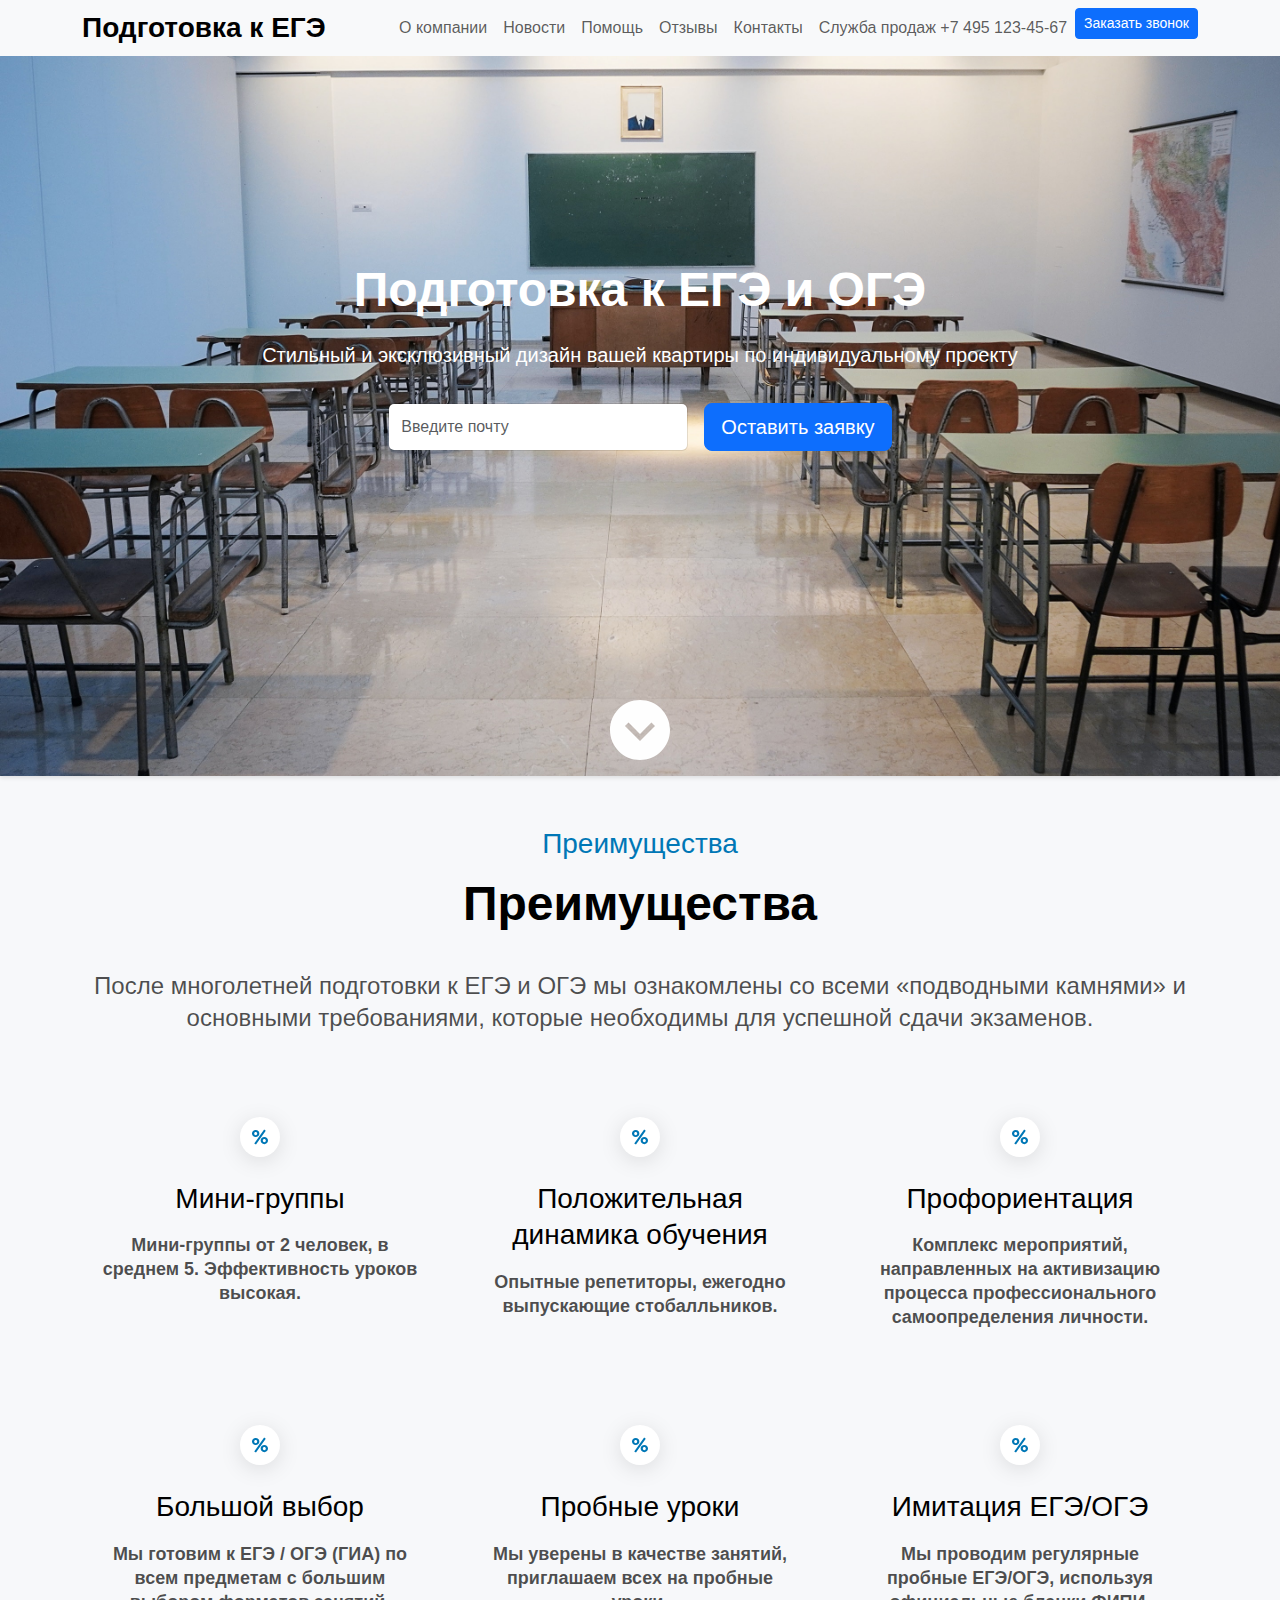
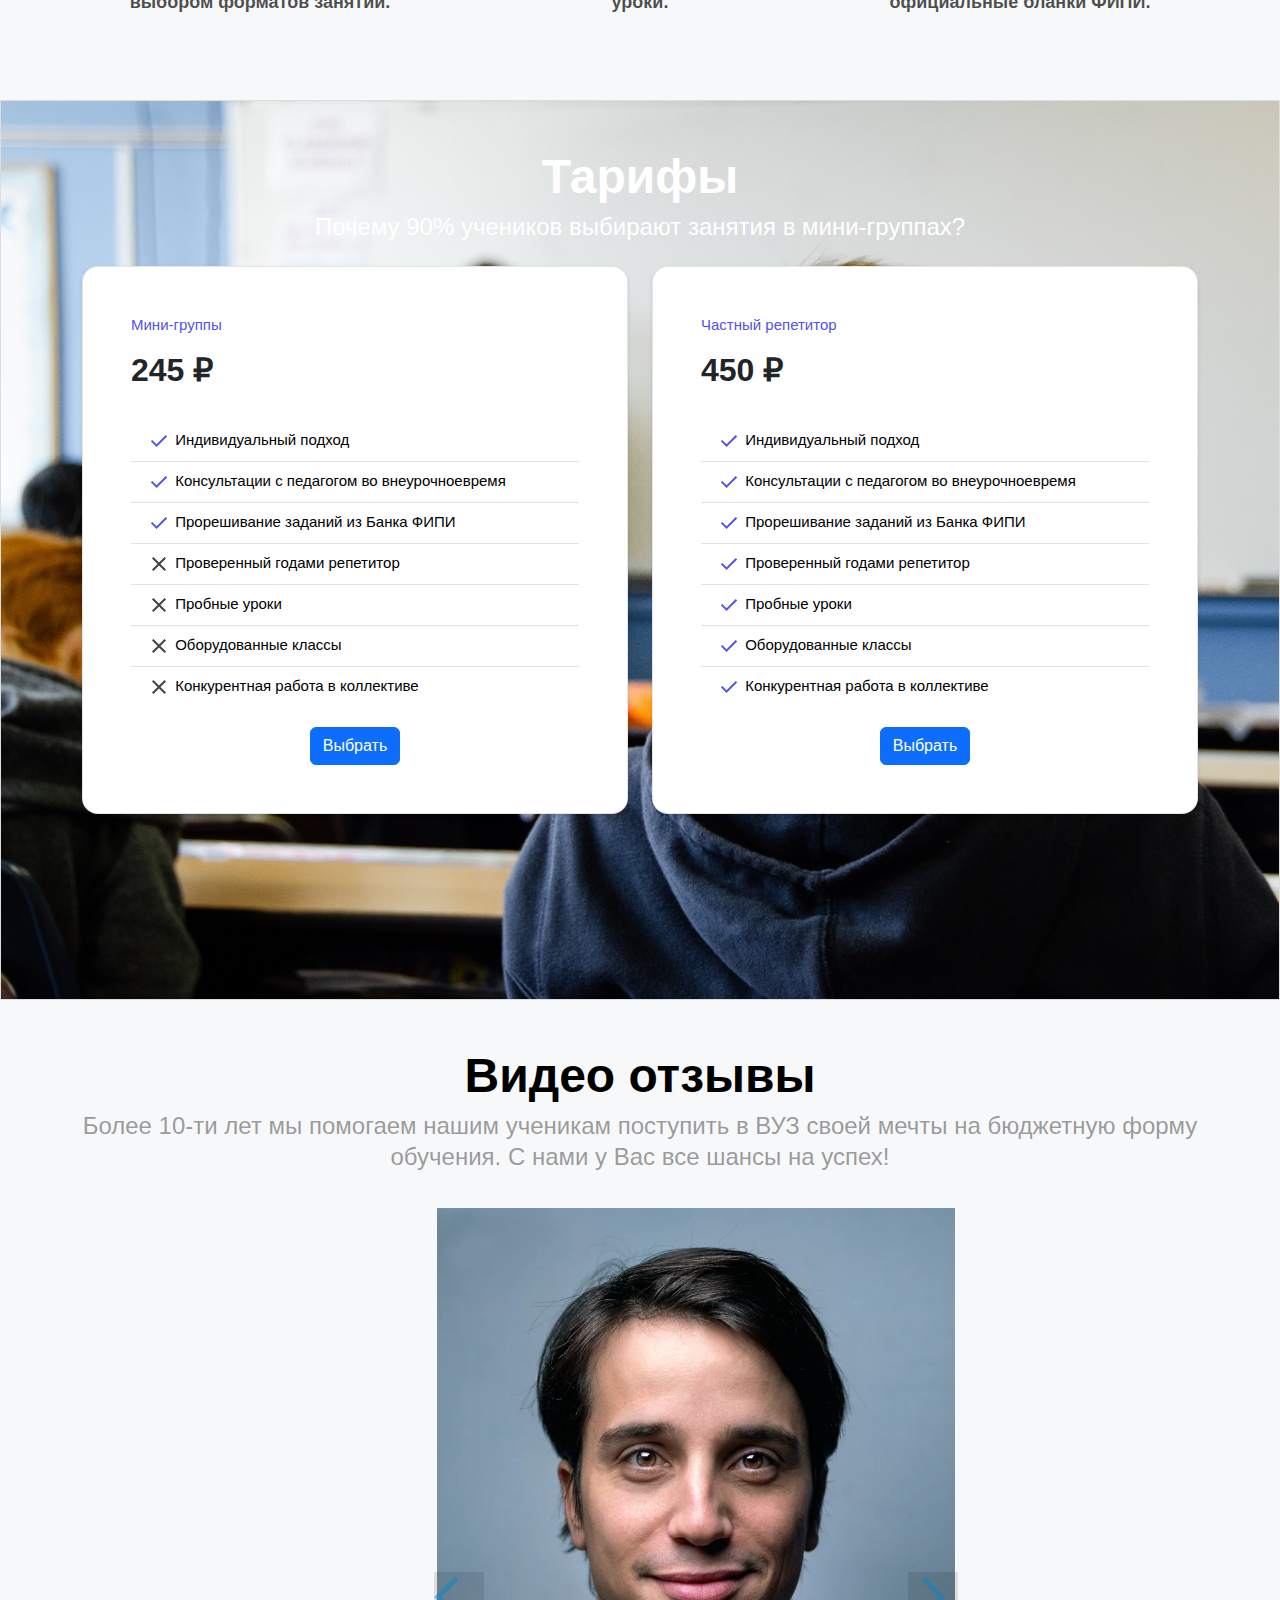
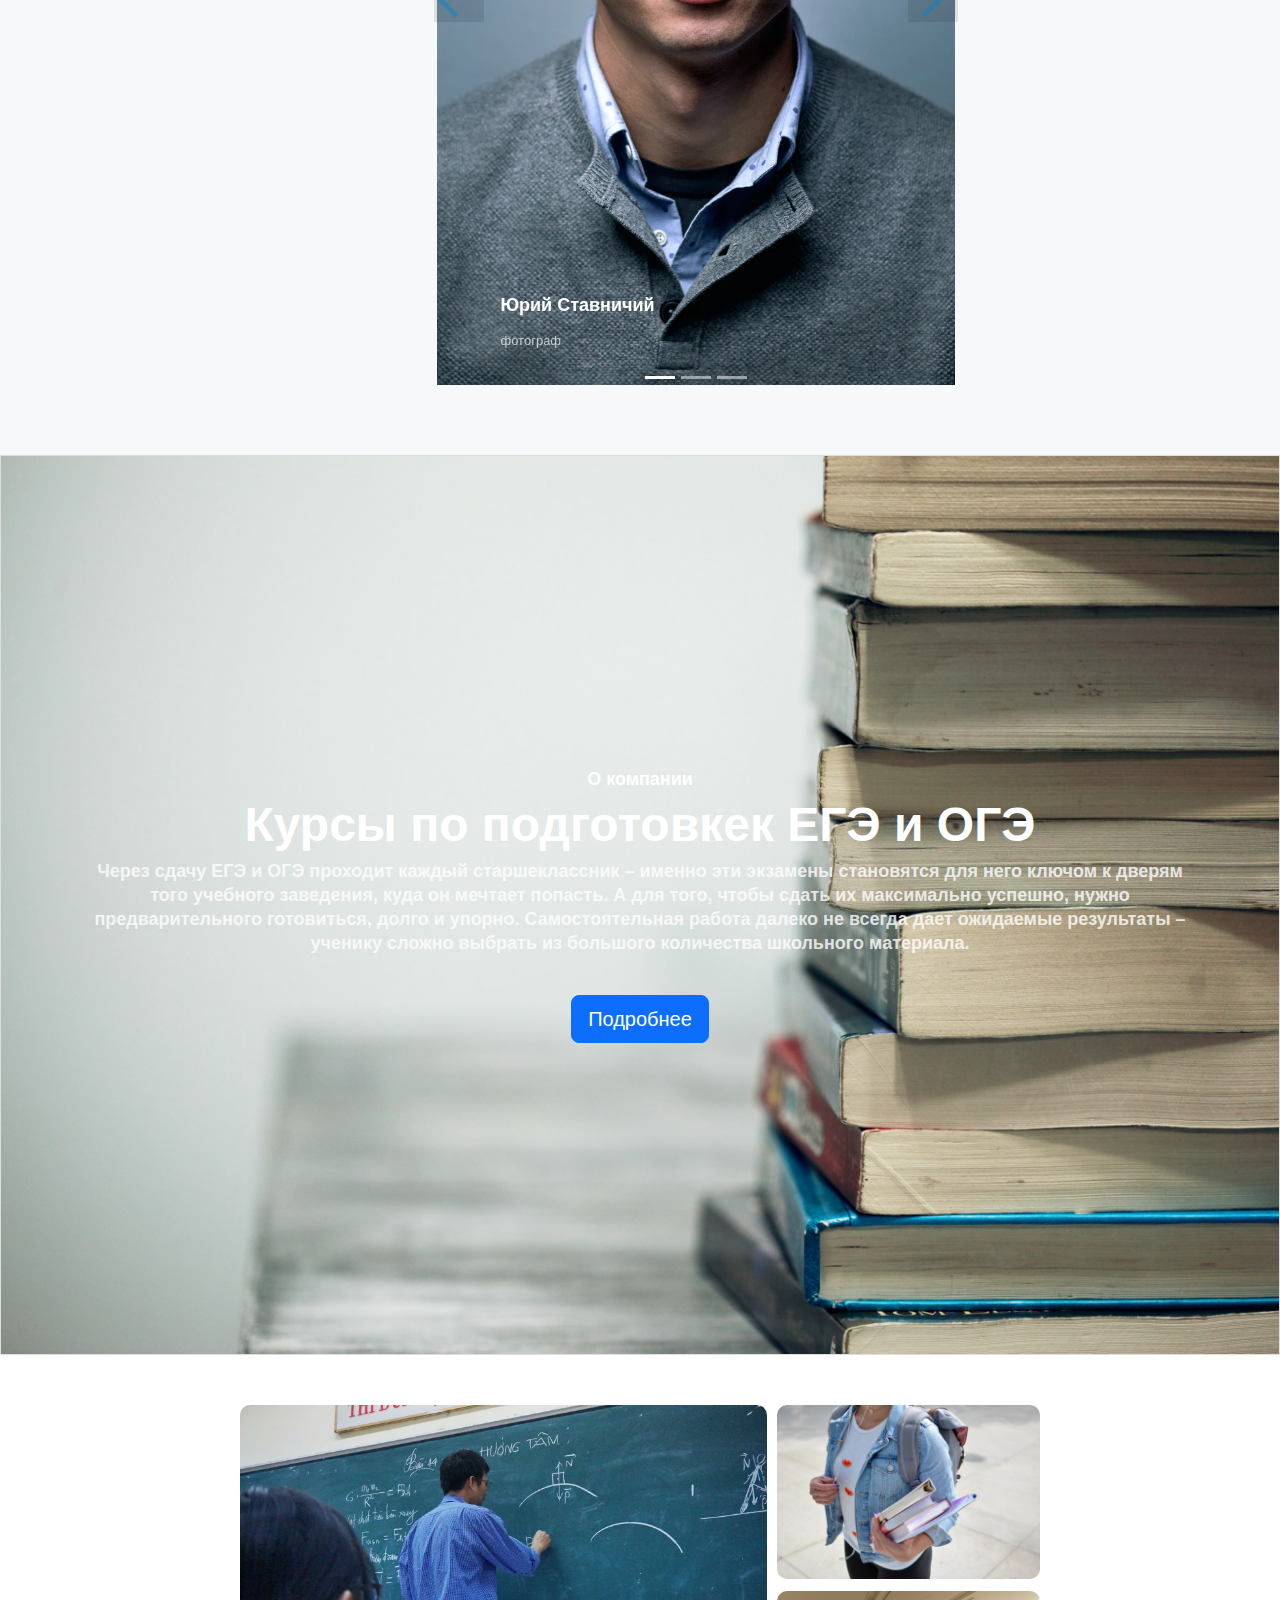
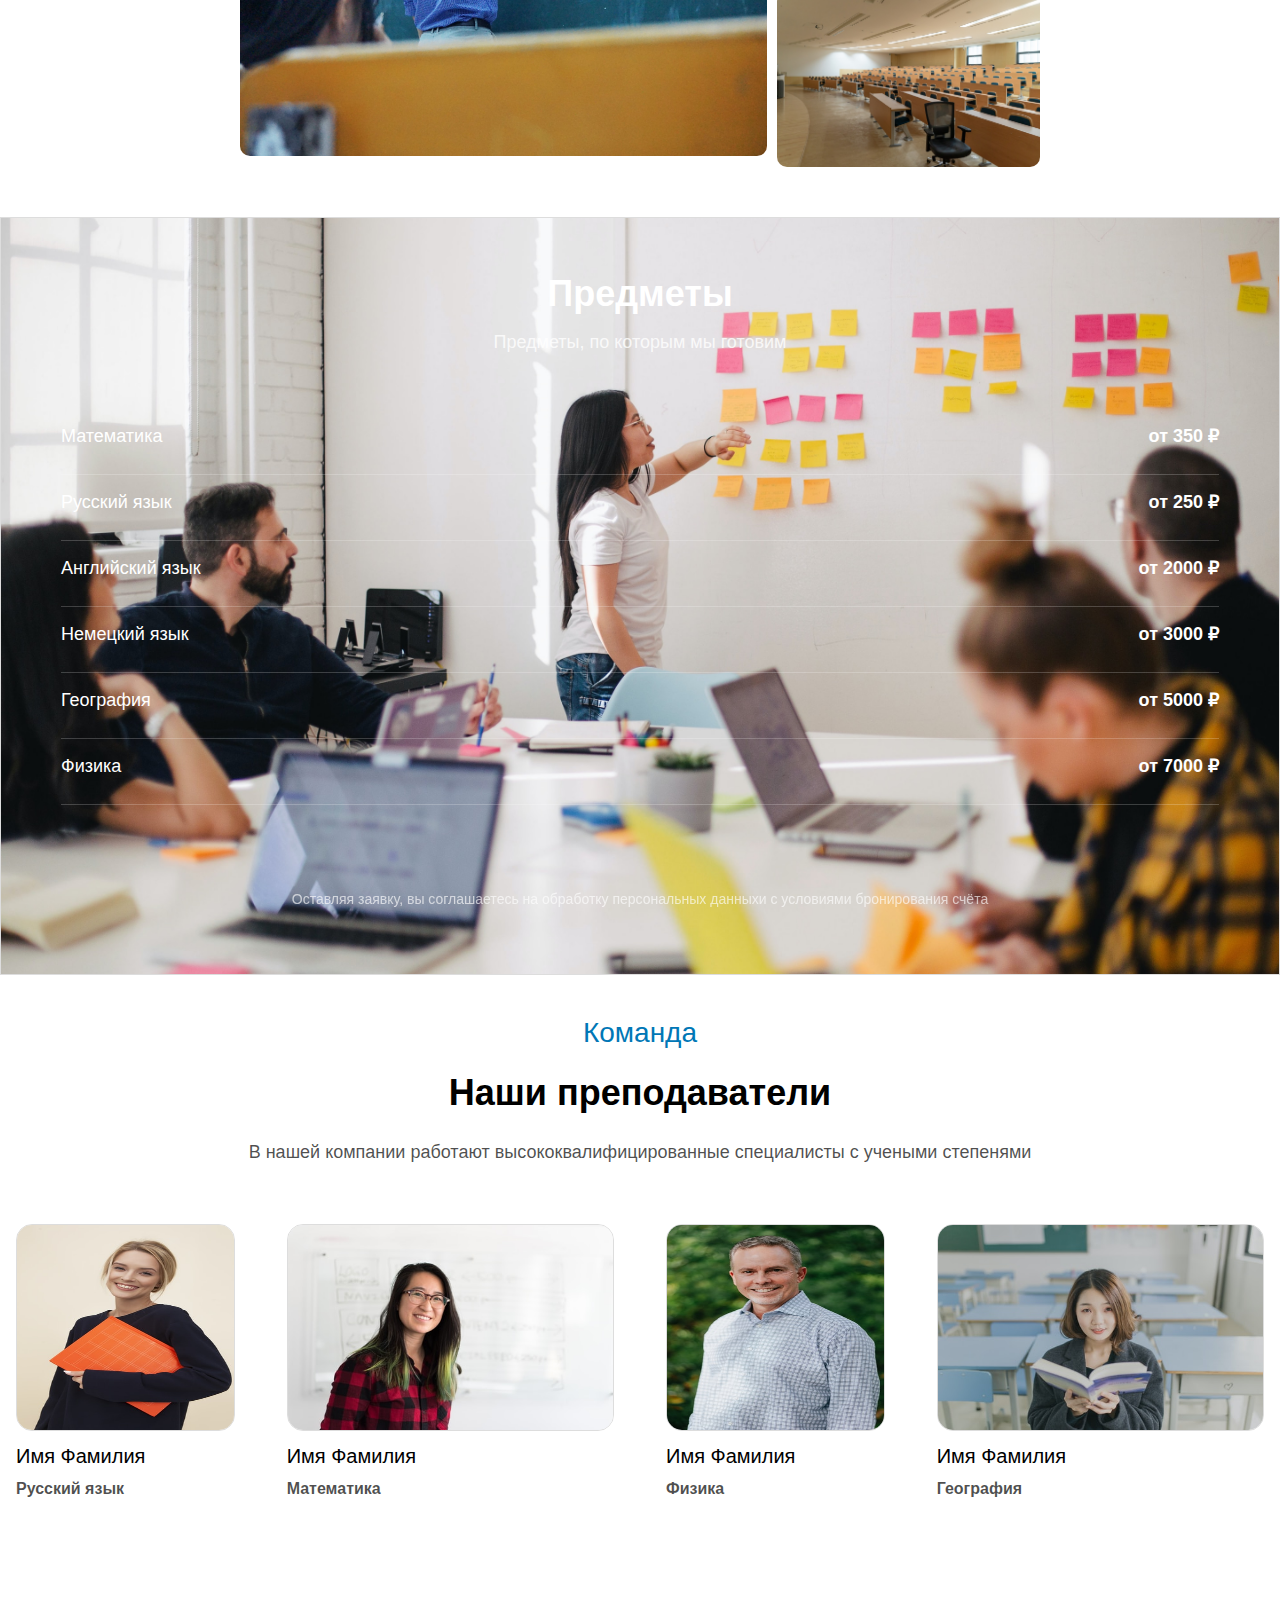
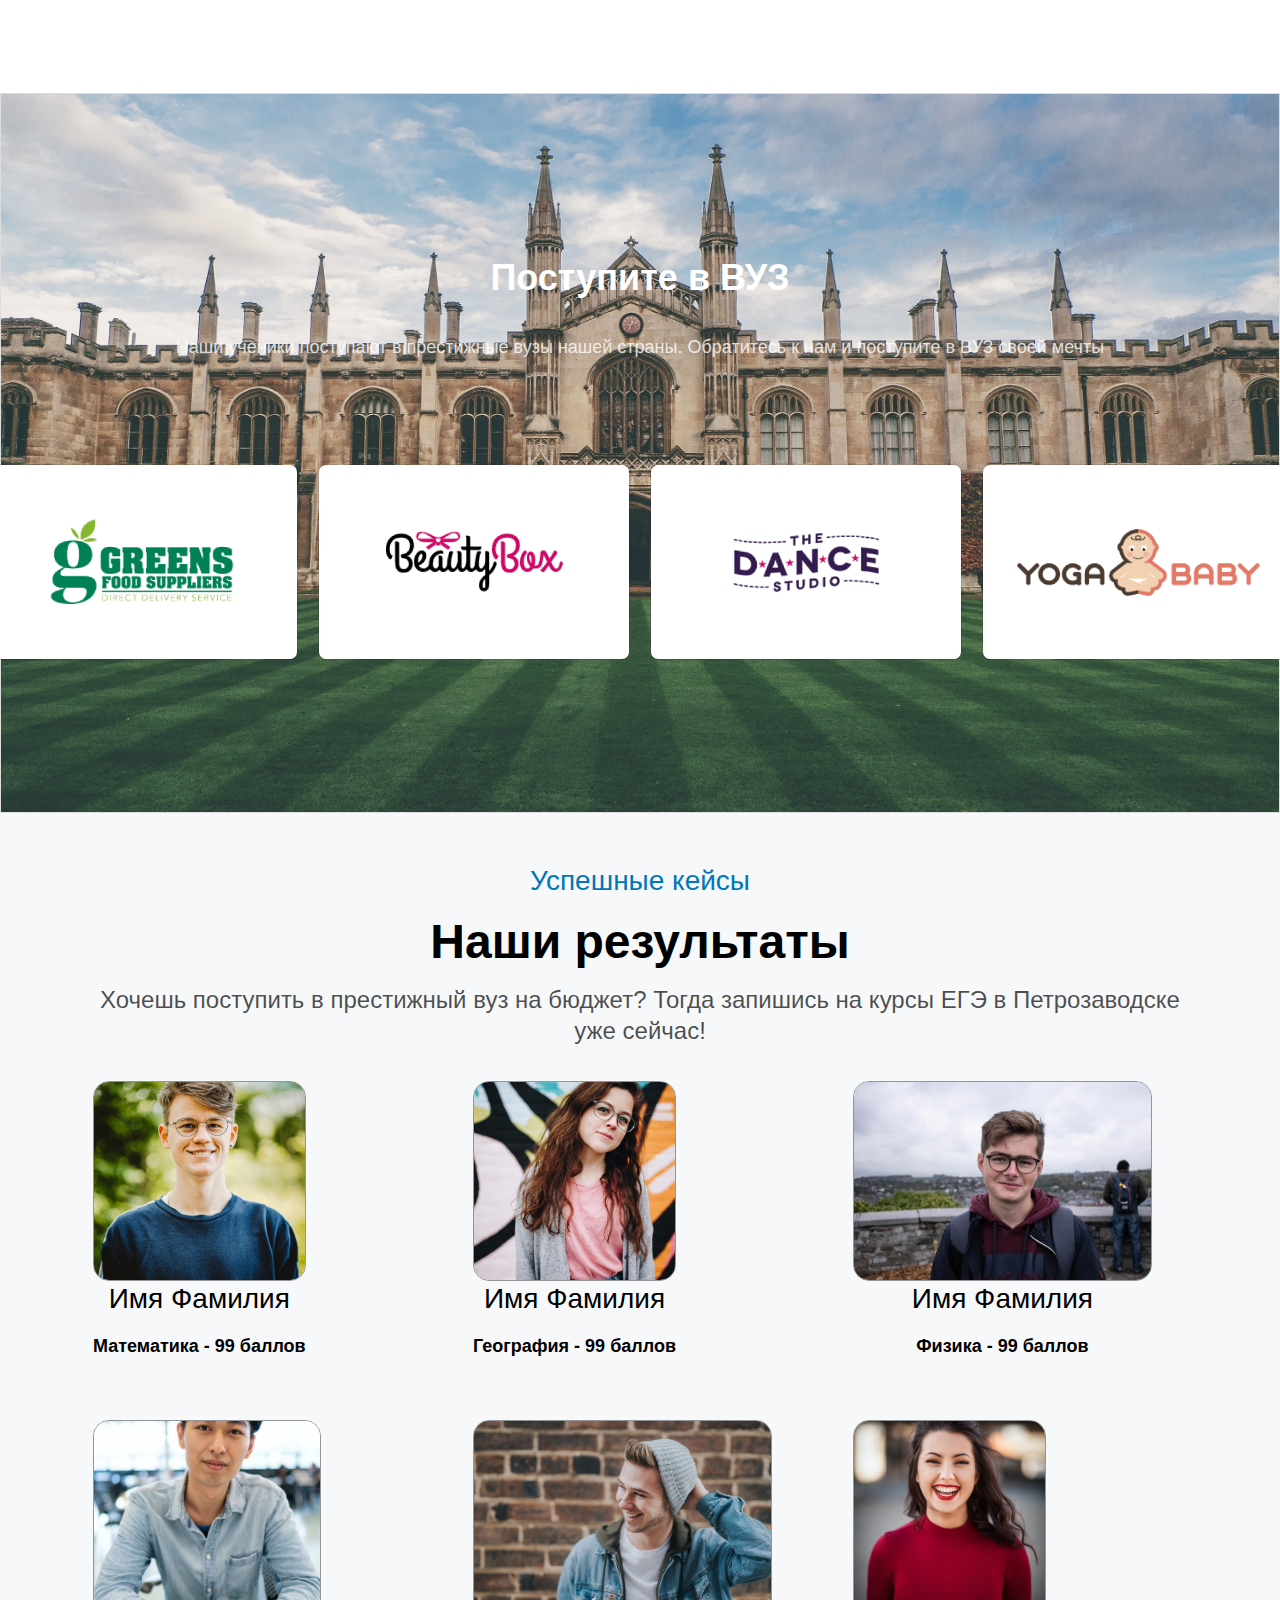
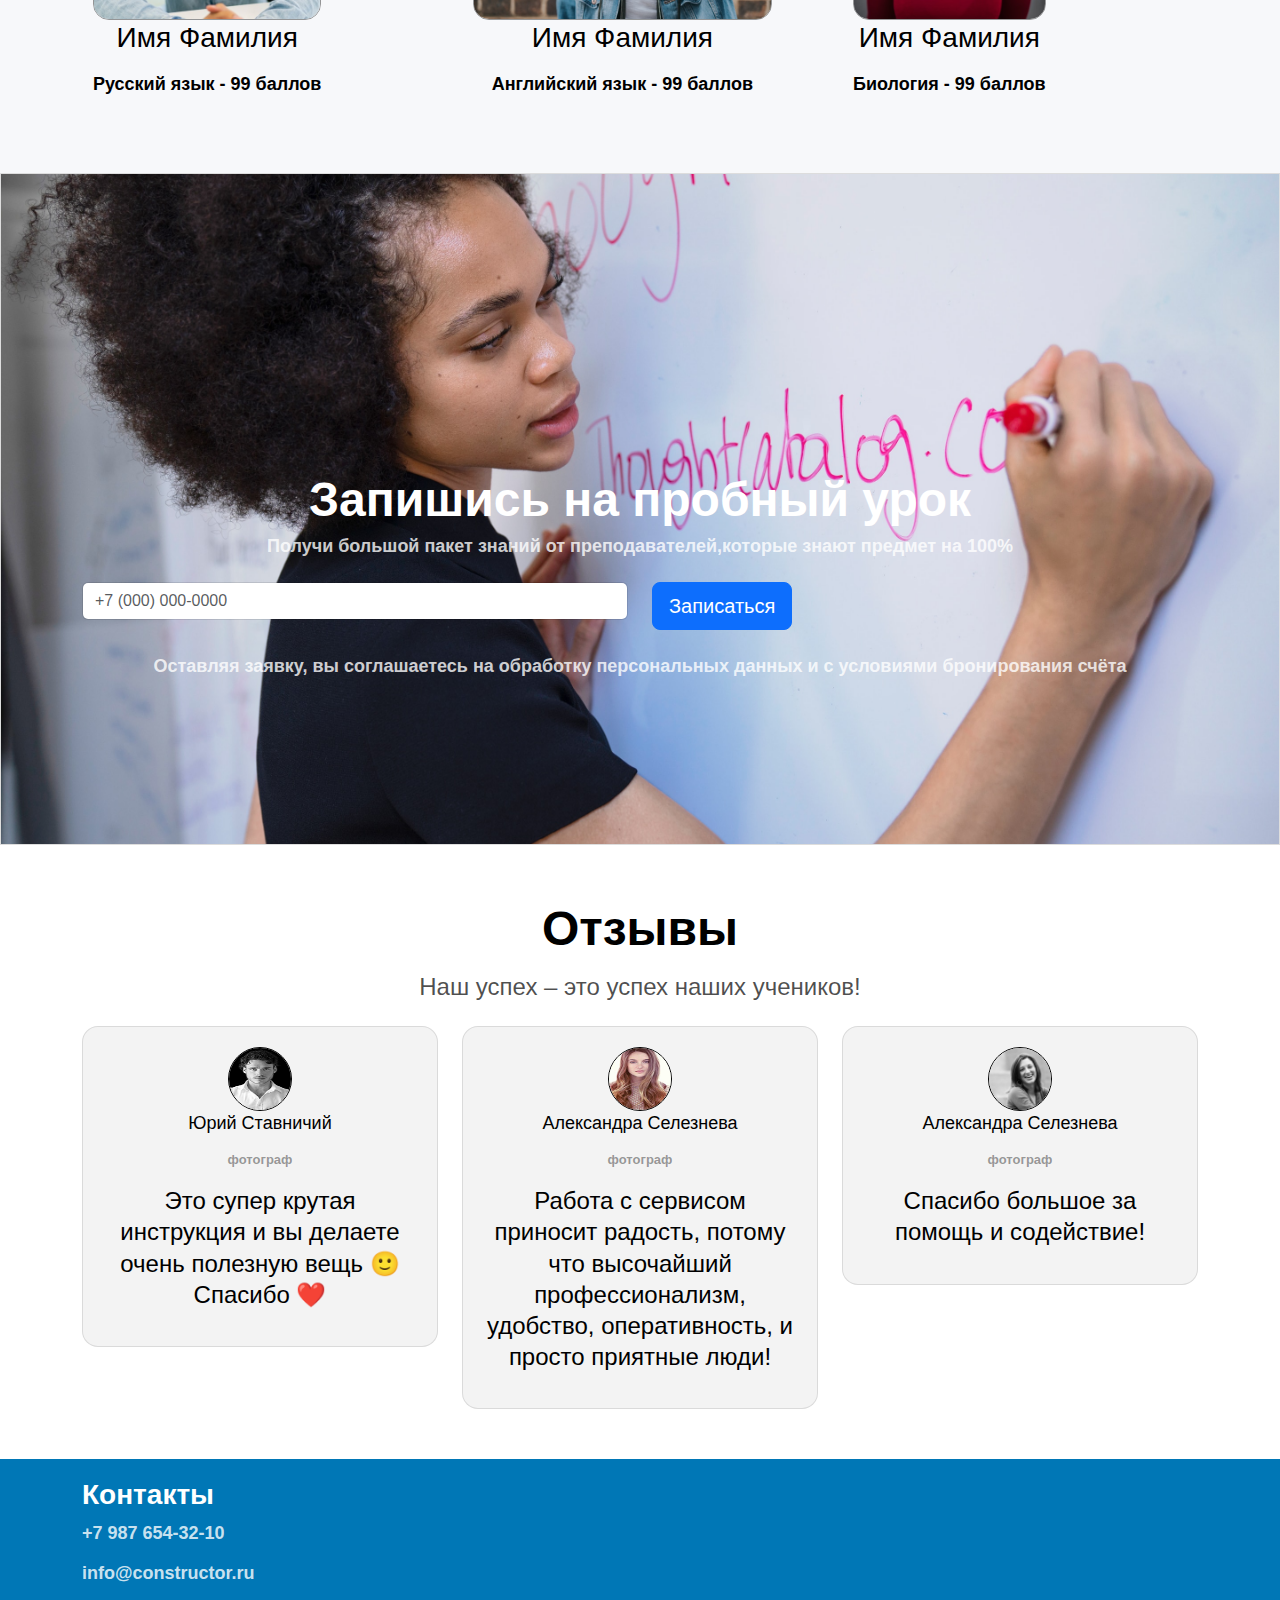
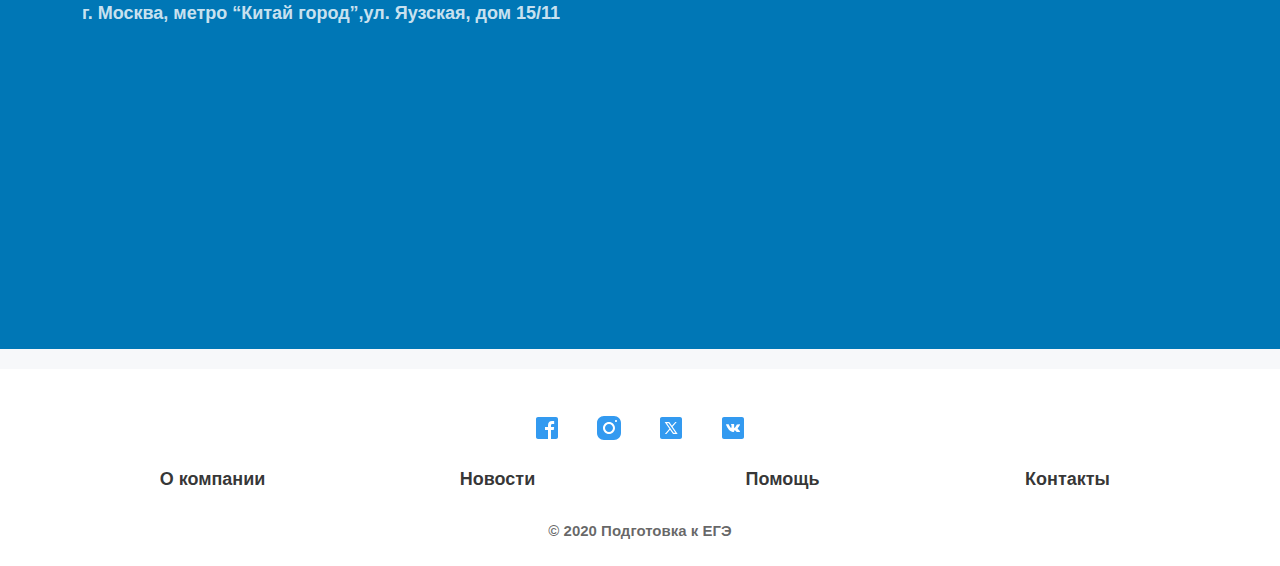
==== index.html @ 1485ace4 "Add files via upload" ====
<!DOCTYPE html>
<head>
  <meta charset="UTF-8" />
  <meta name="viewport" content="width=device-width, initial-scale=1" />
  <title>
    Подготовка к ЕГЭ
  </title>
  <link rel="icon" href="./assets/images/favicon.png" type="image/png" />
  <link rel="stylesheet" href="./assets/css/bootstrap.min.css" />
  <link rel="stylesheet" href="./assets/css/style.css" />
</head>
<body>
  <header>
    <nav class="navbar navbar-expand-lg navbar-light bg-light">
      <div class="container">
        <a class="navbar-brand" href="#">
          Подготовка к ЕГЭ
        </a>
        <button class="navbar-toggler" type="button" data-toggle="collapse" data-target="#navbarNav"
        aria-controls="navbarNav" aria-expanded="false" aria-label="Toggle navigation">
          <span class="navbar-toggler-icon">
          </span>
        </button>
        <div class="collapse navbar-collapse" id="navbarNav">
          <ul class="navbar-nav ml-auto">
            <li class="nav-item">
              <a class="nav-link" href="#courses">
                О компании
              </a>
            </li>
            <li class="nav-item">
              <a class="nav-link" href="#advantages">
                Новости
              </a>
            </li>
            <li class="nav-item">
              <a class="nav-link" href="#trial">
                Помощь
              </a>
            </li>
            <li class="nav-item">
              <a class="nav-link" href="#feedback">
                Отзывы
              </a>
            </li>
            <li class="nav-item">
              <a class="nav-link" href="#contacts">
                Контакты
              </a>
            </li>
            <li class="nav-item">
              <a class="nav-link" href="#trial">
                Служба продаж +7 495 123-45-67
              </a>
            </li>
            <li class="nav-item">
              <button class="btn btn-primary btn-sm ml-3">
                Заказать звонок
              </button>
            </li>
          </ul>
        </div>
      </div>
    </nav>
    <div class="hero-full-screen">
      <div class="middle-content-section">
        <h1 class="hero-title">
          Подготовка к ЕГЭ и ОГЭ
        </h1>
        <p class="hero-text">
          Стильный и эксклюзивный дизайн вашей квартиры по индивидуальному проекту
        </p>
        <div class="hero-buttons">
          <input type="email" class="form-control" placeholder="Введите почту" aria-label="Введите почту"
          aria-describedby="basic-addon2" />
          <button class="btn btn-primary btn-lg ml-2">
            Оставить заявку
          </button>
        </div>
      </div>
      <div class="bottom-content-section">
        <a href="#main-content-section">
          <svg xmlns="http://www.w3.org/2000/svg" width="50" height="50" viewBox="0 0 24 24"
          aria-hidden="true">
            <path d="M24 12c0-6.627-5.373-12-12-12s-12 5.373-12 12 5.373 12 12 12 12-5.373 12-12zm-18.005-1.568l1.415-1.414 4.59 4.574 4.579-4.574 1.416 1.414-5.995 5.988-6.005-5.988z"
            />
          </svg>
        </a>
      </div>
    </div>
    <div id="main-content-section">
    </div>
  </header>
  <main>
    <section class="advantages" id="advantages">
      <div class="container">
        <h3 class="advantages-title">
          Преимущества
        </h3>
        <h2 class="section-title">
          Преимущества
        </h2>
        <p class="section-text">
          После многолетней подготовки к ЕГЭ и ОГЭ мы ознакомлены со всеми «подводными
          камнями» и основными требованиями, которые необходимы для успешной сдачи
          экзаменов.
        </p>
        <div class="row mt-4">
          <div class="col-md-4">
            <div class="advantage">
              <img src="./assets/images/percent.svg" alt="Icon" />
              <h4 class="advantage-title">
                Мини-группы
              </h4>
              <p class="advantage-text">
                Мини-группы от 2 человек, в среднем 5. Эффективность уроков высокая.
              </p>
            </div>
          </div>
          <div class="col-md-4">
            <div class="advantage">
              <img src="./assets/images/percent.svg" alt="Icon" />
              <h4 class="advantage-title">
                Положительная динамика обучения
              </h4>
              <p class="advantage-text">
                Опытные репетиторы, ежегодно выпускающие стобалльников.
              </p>
            </div>
          </div>
          <div class="col-md-4">
            <div class="advantage">
              <img src="./assets/images/percent.svg" alt="Icon" />
              <h4 class="advantage-title">
                Профориентация
              </h4>
              <p class="advantage-text">
                Комплекс мероприятий, направленных на активизацию процесса профессионального
                самоопределения личности.
              </p>
            </div>
          </div>
        </div>
        <div class="row mt-4">
          <div class="col-md-4">
            <div class="advantage">
              <img src="./assets/images/percent.svg" alt="Icon" />
              <h4 class="advantage-title">
                Большой выбор
              </h4>
              <p class="advantage-text">
                Мы готовим к ЕГЭ / ОГЭ (ГИА) по всем предметам с большим выбором форматов
                занятий.
              </p>
            </div>
          </div>
          <div class="col-md-4">
            <div class="advantage">
              <img src="./assets/images/percent.svg" alt="Icon" />
              <h4 class="advantage-title">
                Проб­ные уро­ки
              </h4>
              <p class="advantage-text">
                Мы уверены в качестве занятий, приглашаем всех на пробные уроки.
              </p>
            </div>
          </div>
          <div class="col-md-4">
            <div class="advantage">
              <img src="./assets/images/percent.svg" alt="Icon" />
              <h4 class="advantage-title">
                Имитация ЕГЭ/ОГЭ
              </h4>
              <p class="advantage-text">
                Мы проводим регулярные пробные ЕГЭ/ОГЭ, используя официальные бланки ФИПИ.
              </p>
            </div>
          </div>
        </div>
      </div>
    </section>
    <section class="pricing" id="pricing">
      <div class="container">
        <h2 class="section-title">
          Тарифы
        </h2>
        <p class="section-text">
          По­че­му 90% уче­ни­ков вы­би­ра­ют за­ня­тия в ми­ни-груп­пах?
        </p>
        <div class="row mt-4">
          <div class="col-md-6">
            <div class="card pricing-card">
              <div class="card-body">
                <h5 class="card-title">
                  Ми­ни-груп­пы
                </h5>
                <h3 class="card-price">
                  245 ₽
                </h3>
                <ul class="list-group list-group-flush">
                  <li class="list-group-item">
                    <img src="./assets/images/check.svg" alt="Icon" />
                    Ин­ди­виду­аль­ный под­ход
                  </li>
                  <li class="list-group-item">
                    <img src="./assets/images/check.svg" alt="Icon" />
                    Кон­суль­та­ции с пе­даго­гом во вне­уроч­ноевре­мя
                  </li>
                  <li class="list-group-item">
                    <img src="./assets/images/check.svg" alt="Icon" />
                    Про­реши­вание за­даний из Бан­ка ФИ­ПИ
                  </li>
                  <li class="list-group-item">
                    <img src="./assets/images/close.svg" alt="Icon" />
                    Про­верен­ный го­дами ре­пети­тор
                  </li>
                  <li class="list-group-item">
                    <img src="./assets/images/close.svg" alt="Icon" />
                    Проб­ные уро­ки
                  </li>
                  <li class="list-group-item">
                    <img src="./assets/images/close.svg" alt="Icon" />
                    Обо­рудо­ван­ные клас­сы
                  </li>
                  <li class="list-group-item">
                    <img src="./assets/images/close.svg" alt="Icon" />
                    Кон­ку­рен­тная ра­бота в кол­лекти­ве
                  </li>
                </ul>
                <div class="hero-buttons">
                  <button class="btn btn-primary btn-block">
                    Выбрать
                  </button>
                </div>
              </div>
            </div>
          </div>
          <div class="col-md-6">
            <div class="card pricing-card">
              <div class="card-body">
                <h5 class="card-title">
                  Частный репетитор
                </h5>
                <h3 class="card-price">
                  450 ₽
                </h3>
                <ul class="list-group list-group-flush">
                  <li class="list-group-item">
                    <img src="./assets/images/check.svg" alt="Icon" />
                    Ин­ди­виду­аль­ный под­ход
                  </li>
                  <li class="list-group-item">
                    <img src="./assets/images/check.svg" alt="Icon" />
                    Кон­суль­та­ции с пе­даго­гом во вне­уроч­ноевре­мя
                  </li>
                  <li class="list-group-item">
                    <img src="./assets/images/check.svg" alt="Icon" />
                    Про­реши­вание за­даний из Бан­ка ФИ­ПИ
                  </li>
                  <li class="list-group-item">
                    <img src="./assets/images/check.svg" alt="Icon" />
                    Про­верен­ный го­дами ре­пети­тор
                  </li>
                  <li class="list-group-item">
                    <img src="./assets/images/check.svg" alt="Icon" />
                    Проб­ные уро­ки
                  </li>
                  <li class="list-group-item">
                    <img src="./assets/images/check.svg" alt="Icon" />
                    Обо­рудо­ван­ные клас­сы
                  </li>
                  <li class="list-group-item">
                    <img src="./assets/images/check.svg" alt="Icon" />
                    Кон­ку­рен­тная ра­бота в кол­лекти­ве
                  </li>
                </ul>
                <div class="hero-buttons">
                  <button class="btn btn-primary btn-block">
                    Выбрать
                  </button>
                </div>
              </div>
            </div>
          </div>
        </div>
      </div>
    </section>
    <section class="reviews" id="reviews">
      <div class="container">
        <h2 class="section-title">
          Видео отзывы
        </h2>
        <p class="section-text">
          Более 10-ти лет мы помогаем нашим ученикам поступить в ВУЗ своей мечты
          на бюджетную форму обучения. С нами у Вас все шансы на успех!
        </p>
        <div id="carouselExampleDark" class="carousel slide" data-bs-ride="carousel">
          <div class="carousel-indicators">
            <button type="button" data-bs-target="#carouselExampleDark" data-bs-slide-to="0"
            class="active" aria-current="true" aria-label="Slide 1">
            </button>
            <button type="button" data-bs-target="#carouselExampleDark" data-bs-slide-to="1"
            aria-label="Slide 2">
            </button>
            <button type="button" data-bs-target="#carouselExampleDark" data-bs-slide-to="2"
            aria-label="Slide 3">
            </button>
          </div>
          <div class="carousel-inner">
            <div class="carousel-item active">
              <img src="./assets/images/image 18.png" class="d-block w-100" alt="Image" />
              <div class="carousel-caption d-none d-md-block">
                <h4 class="carousel-title">
                  Юрий Ставничий
                </h4>
                <p class="carousel-text">
                  фотограф
                </p>
              </div>
            </div>
            <div class="carousel-item">
              <img src="./assets/images/image 13.jpg" class="d-block w-100" alt="Image" />
              <div class="carousel-caption d-none d-md-block">
                <h4 class="carousel-title">
                  Юлия Ставничия
                </h4>
                <p class="carousel-text">
                  фотограф
                </p>
              </div>
            </div>
            <div class="carousel-item">
              <img src="./assets/images/image 19.png" class="d-block w-100" alt="Image" />
              <div class="carousel-caption d-none d-md-block">
                <h4 class="carousel-title">
                  Юрий Ставничий
                </h4>
                <p class="carousel-text">
                  фотограф
                </p>
              </div>
            </div>
          </div>
          <button class="carousel-control-prev" type="button" data-bs-target="#carouselExampleDark"
          data-bs-slide="prev">
            <span class="carousel-control-prev-icon" aria-hidden="true">
            </span>
            <span class="visually-hidden">
              Previous
            </span>
          </button>
          <button class="carousel-control-next" type="button" data-bs-target="#carouselExampleDark"
          data-bs-slide="next">
            <span class="carousel-control-next-icon" aria-hidden="true">
            </span>
            <span class="visually-hidden">
              Next
            </span>
          </button>
        </div>
      </div>
    </section>
    <section class="courses" id="courses">
      <div class="container">
        <h3 class="course-title">
          О компании
        </h3>
        <h2 class="section-title">
          Курсы по подготовкек ЕГЭ и ОГЭ
        </h2>
        <p class="section-text">
          Через сдачу ЕГЭ и ОГЭ проходит каждый старшеклассник – именно эти экзамены
          становятся для него ключом к дверям того учебного заведения, куда он мечтает
          попасть. А для того, чтобы сдать их максимально успешно, нужно предварительного
          готовиться, долго и упорно. Самостоятельная работа далеко не всегда дает
          ожидаемые результаты – ученику сложно выбрать из большого количества школьного
          материала.
        </p>
        <div class="hero-buttons">
          <button class="btn btn-primary btn-lg mt-4">
            Подробнее
          </button>
        </div>
      </div>
    </section>
    <section class="media" id="media">
      <div class="media-grid">
        <img src="./assets/images/image 04.jpg" alt="Image" class="media-item" />
        <img src="./assets/images/image 05.jpg" alt="Image" class="media-item" />
        <img src="./assets/images/image 06.jpg" alt="Image" class="media-item" />
      </div>
    </section>
    <section class="subjects" id="subjects">
      <h2 class="section-title">
        Предметы
      </h2>
      <p class="section-text">
        Предметы, по которым мы готовим
      </p>
      <ul class="subject-list">
        <li>
          <span class="subject-name">
            Математика
          </span>
          <span class="subject-price">
            от 350 ₽
          </span>
        </li>
        <li>
          <span class="subject-name">
            Русский язык
          </span>
          <span class="subject-price">
            от 250 ₽
          </span>
        </li>
        <li>
          <span class="subject-name">
            Английский язык
          </span>
          <span class="subject-price">
            от 2000 ₽
          </span>
        </li>
        <li>
          <span class="subject-name">
            Немецкий язык
          </span>
          <span class="subject-price">
            от 3000 ₽
          </span>
        </li>
        <li>
          <span class="subject-name">
            География
          </span>
          <span class="subject-price">
            от 5000 ₽
          </span>
        </li>
        <li>
          <span class="subject-name">
            Физика
          </span>
          <span class="subject-price">
            от 7000 ₽
          </span>
        </li>
      </ul>
      <p class="footer-note">
        Оставляя заявку, вы соглашаетесь на обработку персональных данныхи с условиями
        бронирования счёта
      </p>
    </section>
    <section class="teachers" id="teachers">
      <h3 class="teachers-title">
        Команда
      </h3>
      <h2 class="section-title">
        Наши преподаватели
      </h2>
      <p class="section-text">
        В нашей компании работают высококвалифицированные специалисты с учеными
        степенями
      </p>
      <div class="teachers-list">
        <div class="teacher-card">
          <img src="./assets/images/image 23.jpg" alt="Image" />
          <h4 class="teacher-title">
            Имя Фамилия
          </h4>
          <p class="teacher-text">
            Русский язык
          </p>
        </div>
        <div class="teacher-card">
          <img src="./assets/images/image 21.jpg" alt="Image" />
          <h4 class="teacher-title">
            Имя Фамилия
          </h4>
          <p class="teacher-text">
            Математика
          </p>
        </div>
        <div class="teacher-card">
          <img src="./assets/images/image 22.jpg" alt="Image" />
          <h4 class="teacher-title">
            Имя Фамилия
          </h4>
          <p class="teacher-text">
            Физика
          </p>
        </div>
        <div class="teacher-card">
          <img src="./assets/images/geography.jpg" alt="Image" />
          <h4 class="teacher-title">
            Имя Фамилия
          </h4>
          <p class="teacher-text">
            География
          </p>
        </div>
      </div>
    </section>
    <section class="university" id="university">
      <div class="container">
        <h2 class="section-title">
          Поступите в ВУЗ
        </h2>
        <p class="section-text">
          Наши ученики поступают в престижные вузы нашей страны. Обратитесь к нам
          и поступите в ВУЗ своей мечты
        </p>
        <div class="university-logo">
          <img src="./assets/images/logo 01.png" alt="Logo" />
          <img src="./assets/images/logo 02.png" alt="Logo" />
          <img src="./assets/images/logo 03.png" alt="Logo" />
          <img src="./assets/images/logo 04.png" alt="Logo" />
        </div>
      </div>
    </section>
    <section class="results" id="results">
      <div class="container">
        <h3 class="results-title">
          Успешные кейсы
        </h3>
        <h2 class="section-title">
          Наши результаты
        </h2>
        <p class="section-text">
          Хочешь поступить в престижный вуз на бюджет? Тогда запишись на курсы ЕГЭ
          в Петрозаводске уже сейчас!
        </p>
        <div class="row mt-4">
          <div class="col-md-4">
            <div class="result">
              <img src="./assets/images/image 08.jpg" alt="Image" />
              <h4 class="result-title">
                Имя Фамилия
              </h4>
              <p class="result-text">
                Математика - 99 баллов
              </p>
            </div>
          </div>
          <div class="col-md-4">
            <div class="result">
              <img src="./assets/images/image 09.jpg" alt="Image" />
              <h4 class="result-title">
                Имя Фамилия
              </h4>
              <p class="result-text">
                География - 99 баллов
              </p>
            </div>
          </div>
          <div class="col-md-4">
            <div class="result">
              <img src="./assets/images/image 10.jpg" alt="Image" />
              <h4 class="result-title">
                Имя Фамилия
              </h4>
              <p class="result-text">
                Физика - 99 баллов
              </p>
            </div>
          </div>
        </div>
        <div class="row mt-4">
          <div class="col-md-4">
            <div class="result">
              <img src="./assets/images/image 11.jpg" alt="Image" />
              <h4 class="result-title">
                Имя Фамилия
              </h4>
              <p class="result-text">
                Русский язык - 99 баллов
              </p>
            </div>
          </div>
          <div class="col-md-4">
            <div class="result">
              <img src="./assets/images/image 12.jpg" alt="Image" />
              <h4 class="result-title">
                Имя Фамилия
              </h4>
              <p class="result-text">
                Английский язык - 99 баллов
              </p>
            </div>
          </div>
          <div class="col-md-4">
            <div class="result">
              <img src="./assets/images/image 13.jpg" alt="Image" />
              <h4 class="result-title">
                Имя Фамилия
              </h4>
              <p class="result-text">
                Биология - 99 баллов
              </p>
            </div>
          </div>
        </div>
      </div>
    </section>
    <section class="trial" id="trial">
      <div class="container">
        <h2 class="section-title">
          Запишись на пробный урок
        </h2>
        <p class="section-text">
          Получи большой пакет знаний от преподавателей,которые знают предмет на
          100%
        </p>
        <div class="row mt-4">
          <div class="col-md-6">
            <input type="tel" class="form-control" placeholder="+7 (000) 000-0000"
            aria-label="Phone" aria-describedby="basic-addon2" />
          </div>
          <div class="col-md-6">
            <button class="btn btn-primary btn-lg">
              Записаться
            </button>
          </div>
        </div>
        <p class="section-text mt-4">
          Оставляя заявку, вы соглашаетесь на обработку персональных данных и с
          условиями бронирования счёта
        </p>
      </div>
    </section>
    <section class="feedback" id="feedback">
      <div class="container">
        <h2 class="section-title">
          Отзывы
        </h2>
        <p class="section-text">
          Наш успех – это успех наших учеников!
        </p>
        <div class="row mt-4">
          <div class="col-md-4">
            <div class="feedback-item">
              <img src="./assets/images/image 15.png" alt="Image" />
              <h4 class="feedback-title">
                Юрий Ставничий
              </h4>
              <p class="feedback-main-text">
                фотограф
              </p>
              <p class="feedback-text">
                Это супер крутая инструкция и вы делаете очень полезную вещь 🙂 Спасибо
                ❤️
              </p>
            </div>
          </div>
          <div class="col-md-4">
            <div class="feedback-item">
              <img src="./assets/images/image 16.png" alt="Image" />
              <h4 class="feedback-title">
                Александра Селезнева
              </h4>
              <p class="feedback-main-text">
                фотограф
              </p>
              <p class="feedback-text">
                Работа с сервисом приносит радость, потому что высочайший профессионализм,
                удобство, оперативность, и просто приятные люди!
              </p>
            </div>
          </div>
          <div class="col-md-4">
            <div class="feedback-item">
              <img src="./assets/images/image 17.png" alt="Image" />
              <h4 class="feedback-title">
                Александра Селезнева
              </h4>
              <p class="feedback-main-text">
                фотограф
              </p>
              <p class="feedback-text">
                Спасибо большое за помощь и содействие!
              </p>
            </div>
          </div>
        </div>
      </div>
    </section>
    <section class="contacts" id="contacts">
      <div class="container">
        <div class="row">
          <div class="col-md-6">
            <h2 class="section-title">
              Контакты
            </h2>
            <p class="section-text">
              +7 987 654-32-10
            </p>
            <p class="section-text">
              info@constructor.ru
            </p>
            <p class="section-text">
              г. Москва, метро “Китай город”,ул. Яузская, дом 15/11
            </p>
          </div>
          <div class="col-md-6">
            <div class="contact-map">
              <iframe src="https://www.google.com/maps/embed?pb=!1m18!1m12!1m3!1d2245.4544311230627!2d37.65180567635736!3d55.749792080551655!2m3!1f0!2f0!3f0!3m2!1i1024!2i768!4f13.1!3m3!1m2!1s0x46b54a5033cc59ef%3A0x4b1a58931266c4fc!2sKotelnicheskaya%20Emb.!5e0!3m2!1sen!2s!4v1692009636123!5m2!1sen!2s"
              width="600" height="450" style="border: 0" allowfullscreen="" loading="lazy"
              referrerpolicy="no-referrer-when-downgrade">
              </iframe>
            </div>
          </div>
        </div>
      </div>
    </section>
    <footer>
      <div class="container">
        <div class="row mt-4">
          <div class="social-icons-container">
            <div class="social-icons">
              <a href="#" class="social-icon">
                <img src="./assets/images/facebook.svg" alt="Icon" />
              </a>
              <a href="#" class="social-icon">
                <img src="./assets/images/instagram.svg" alt="Icon" />
              </a>
              <a href="#" class="social-icon">
                <img src="./assets/images/twitter.svg" alt="Icon" />
              </a>
              <a href="#" class="social-icon">
                <img src="./assets/images/vk.svg" alt="Icon" />
              </a>
            </div>
          </div>
        </div>
        <div class="row mt-4">
          <div class="col-md-3 text-center">
            <a href="#courses" class="footer-title">
              О компании
            </a>
          </div>
          <div class="col-md-3 text-center">
            <a href="#advantages" class="footer-title">
              Новости
            </a>
          </div>
          <div class="col-md-3 text-center">
            <a href="#trial" class="footer-title">
              Помощь
            </a>
          </div>
          <div class="col-md-3 text-center">
            <a href="#contacts" class="footer-title">
              Контакты
            </a>
          </div>
        </div>
        <div class="row mt-4">
          <div class="col-md-12 text-center">
            <p class="footer-text">
              &copy; 2020 Подготовка к ЕГЭ
            </p>
          </div>
        </div>
      </div>
    </footer>
  </main>
  <script src="./assets/js/jquery.slim.min.js">
  </script>
  <script src="./assets/js/jquery.min.js">
  </script>
  <script src="./assets/js/popper.min.js">
  </script>
  <script src="./assets/js/bootstrap.bundle.min.js">
  </script>
  <script src="./assets/js/bootstrap.min.js">
  </script>
</body>

</html>
---- assets/css/style.css ----
:root {
  --primary-color:#0077b6;
  --secondary-color:#ffffff;
  --text-color-dark:#000000;
  --text-color-light:#ffffff;
  --border-color:#dddddd;
}
body {
  font-family:Arial,Helvetica,sans-serif;
  background-color:#f7f8fa;
  color:#333333;
}
header {
  background-color:var(--secondary-color);
  box-shadow:0 2px 4px #0000001a;
  position:relative;
}
.navbar-brand {
  font-size:28px;
  font-weight:700;
  line-height:32px;
  text-align:left;
  color:var(--text-color-dark);
  cursor:default;
  padding:0;
  margin:0;
}
.navbar-toggler {
  z-index:1000;
}
.navbar-collapse {
  display:flex;
  justify-content:flex-end;
}
.cart {
  font-size:14px;
  width:30px;
  height:auto;
}
.nav-item {
  font-size:16px;
  font-weight:500;
  line-height:24px;
  text-align:right;
  color:#000000b2;
}
.hero-full-screen {
  height:80vh;
  display:-webkit-flex;
  display:-ms-flexbox;
  display:flex;
  -webkit-flex-direction:column;
  -ms-flex-direction:column;
  flex-direction:column;
  -webkit-align-items:center;
  -ms-flex-align:center;
  align-items:center;
  -webkit-justify-content:space-between;
  -ms-flex-pack:justify;
  justify-content:space-between;
  background:url('../images/image 01.jpg') center center no-repeat;
  background-size:cover;
  position:relative;
}
.hero-title {
  font-size:48px;
  font-weight:700;
  line-height:68px;
  text-align:center;
  color:var(--secondary-color);
  margin-bottom:16px;
}
.hero-text {
  font-size:20px;
  font-weight:500;
  line-height:31.2px;
  text-align:center;
  color:var(--secondary-color);
  margin-bottom:32px;
}
.hero-buttons {
  display:flex;
  justify-content:center;
}
.hero-buttons .form-control {
  width:300px;
  border:1px solid #0000001a;
  margin-right:16px;
}
.hero-full-screen .middle-content-section {
  text-align:center;
  color:#fefefe;
  margin-top:100px;
  padding-top:100px;
}
.hero-full-screen .bottom-content-section {
  padding:1rem;
}
.hero-full-screen .bottom-content-section svg {
  height:3.75rem;
  width:3.75rem;
  fill:#fefefe;
}
.hero-full-screen .top-bar {
  background:transparent;
}
.hero-full-screen .top-bar .menu {
  background:transparent;
}
.hero-full-screen .top-bar .menu-text {
  color:#fefefe;
}
.hero-full-screen .top-bar .menu li {
  display:-webkit-flex;
  display:-ms-flexbox;
  display:flex;
  -webkit-align-items:center;
  -ms-flex-align:center;
  align-items:center;
}
.hero-full-screen .top-bar .menu a {
  color:#fefefe;
  font-weight:bold;
}
.advantages {
  padding:50px 0;
}
.advantages .advantages-title {
  font-size:28px;
  font-weight:500;
  line-height:36.4px;
  text-align:center;
  color:var(--primary-color);
}
.advantages .section-title {
  font-size:48px;
  font-weight:700;
  line-height:68px;
  text-align:center;
  color:var(--text-color-dark);
  margin-bottom:32px;
}
.advantages .section-text {
  font-size:24px;
  font-weight:500;
  line-height:31.2px;
  text-align:center;
  color:#000000b2;
  margin-bottom:48px;
}
.advantage {
  padding:20px;
  text-align:center;
}
.advantage img {
  width:80px;
  height:80px;
  gap:0px;
  border-radius:40px;
  opacity:0px;
}
.advantage-title {
  font-size:28px;
  font-weight:500;
  line-height:36.4px;
  text-align:center;
  color:var(--text-color-dark);
  margin-bottom:16px;
}
.advantage-text {
  font-size:18px;
  font-weight:700;
  line-height:24px;
  text-align:center;
  color:#000000b2;
}
.pricing {
  background-image:url('../images/image 02.jpg');
  background-size:cover;
  background-position:center;
  color:#0a090866;
  border:1px solid var(--border-color);
  padding:50px 0;
  height:100vh;
  flex:1;
}
.pricing .section-title {
  font-size:48px;
  font-weight:700;
  line-height:52px;
  text-align:center;
  color:var(--secondary-color);
}
.pricing .section-text {
  font-size:24px;
  font-weight:500;
  line-height:31.2px;
  text-align:center;
  color:var(--secondary-color);
}
.pricing .hero-buttons {
  display:flex;
  justify-content:center;
  align-items:center;
  margin-top:20px;
}
.pricing .hero-buttons .btn {
  margin:0 10px;
}
.pricing-card {
  padding:32px;
  gap:10px;
  border-radius:16px;
  opacity:0px;
  border:1px solid #0000001a;
  box-shadow:0 2px 4px #0000001a;
  width:100%;
  margin-bottom:20px;
}
.pricing-card img {
  height:auto;
  border-radius:16px;
}
.card-title {
  font-size:15px;
  font-weight:500;
  line-height:20px;
  text-align:left;
  color:#5552e8;
  margin-bottom:16px;
}
.card-price {
  font-size:32px;
  font-weight:bold;
  margin-bottom:32px;
}
.list-group img {
  top:5px;
  left:3px;
  gap:0px;
  opacity:0px;
}
.list-group-item {
  font-size:15px;
  font-weight:400;
  line-height:20px;
  text-align:left;
  color:var(--text-color-dark);
}
.reviews {
  padding:50px 0;
}
.reviews .section-title {
  font-size:48px;
  font-weight:700;
  line-height:52px;
  text-align:center;
  color:var(--text-color-dark);
}
.reviews .section-text {
  font-size:24px;
  font-weight:500;
  line-height:31.2px;
  text-align:center;
  color:#00000066;
}
.reviews .carousel {
  width:50%;
  height:50%;
  margin-left:30%;
  margin-right:10%;
}
.reviews .carousel-item {
  width:100%;
  height:auto;
  padding:20px;
  text-align:center;
  transition:transform 0.3s ease,box-shadow 0.3s ease;
}
.reviews .carousel-item:hover {
  opacity:0.8;
  transform:scale(1.05);
  box-shadow:0px 8px 16px #00000033;
}
.reviews .carousel-title {
  font-size:18px;
  font-weight:600;
  line-height:24px;
  text-align:left;
  color:var(--secondary-color);
  margin-bottom:16px;
}
.reviews .carousel-text {
  font-size:13px;
  font-weight:500;
  line-height:16px;
  text-align:left;
  color:#ffffffb2;
}
.carousel-control-prev-icon,.carousel-control-next-icon {
  width:50px;
  height:50px;
  background-size:100%;
  background-color:#00000033;
  transition:opacity 0.3s ease;
}
.carousel-control-prev-icon {
  background-image:url('../images/prev.svg');
}
.carousel-control-next-icon {
  background-image:url('../images/next.svg');
}
.carousel-control-prev:focus .carousel-control-prev-icon,.carousel-control-next:focus .carousel-control-next-icon,.carousel-control-prev:hover .carousel-control-prev-icon,.carousel-control-next:hover .carousel-control-next-icon {
  opacity:0.7;
}
.carousel-control-prev:active .carousel-control-prev-icon,.carousel-control-next:active .carousel-control-next-icon {
  opacity:0.5;
}
.courses {
  background-image:url('../images/image 03.jpg');
  background-size:cover;
  background-position:center;
  color:#0a090866;
  border:1px solid var(--border-color);
  padding:50px 0;
  height:100vh;
  display:flex;
  justify-content:center;
  align-items:center;
  position:relative;
}
.courses .container {
  width:100%;
  position:relative;
  margin-top:auto;
  margin-bottom:auto;
}
.courses .course-title {
  font-size:18px;
  font-weight:600;
  line-height:24px;
  text-align:center;
  color:var(--secondary-color);
}
.courses .section-title {
  font-size:48px;
  font-weight:700;
  line-height:52px;
  text-align:center;
  color:var(--secondary-color);
}
.courses .section-text {
  font-size:18px;
  font-weight:600;
  line-height:24px;
  text-align:center;
  color:#ffffffcc;
}
.courses .hero-buttons {
  display:flex;
  justify-content:center;
  align-items:center;
}
.courses .hero-buttons .btn {
  margin:0 10px;
}
.media {
  background-color:var(--secondary-color);
  padding:50px 20px;
}
.media-grid {
  display:grid;
  grid-template-columns:2fr 1fr;
  grid-template-rows:1fr 1fr;
  gap:10px;
  width:100%;
  max-width:800px;
  margin:auto;
}
.media-item {
  width:100%;
  height:auto;
  border-radius:10px;
  object-fit:cover;
}
.media-item:nth-child(1) {
  grid-row:span 2;
}
.subjects {
  background-image:url('../images/image 07.jpg');
  background-size:cover;
  background-position:center;
  border:1px solid var(--border-color);
  text-align:center;
  color:#0a090866;
  position:relative;
  padding:50px 20px;
}
.subjects .section-title {
  font-size:36px;
  font-weight:700;
  line-height:52px;
  text-align:center;
  color:var(--secondary-color);
}
.subjects .section-text {
  font-size:18px;
  font-weight:500;
  line-height:24px;
  text-align:center;
  color:#ffffffcc;
  margin:10px 0 30px;
}
.subject-list {
  list-style:none;
  padding:40px;
  margin:0;
}
.subject-list li {
  display:flex;
  justify-content:space-between;
  margin-bottom:15px;
  font-size:24px;
  border-bottom:1px solid #ffffff33;
  padding-bottom:10px;
}
.subject-name {
  font-size:18px;
  font-weight:400;
  line-height:24px;
  text-align:left;
  color:var(--secondary-color);
  margin-bottom:16px;
}
.subject-price {
  font-size:18px;
  font-weight:700;
  line-height:24px;
  text-align:right;
  color:var(--secondary-color);
}
.footer-note {
  font-size:14px;
  font-weight:400;
  line-height:18px;
  text-align:center;
  color:#ffffffcc;
  opacity:0.8;
  margin-top:30px;
}
.teachers {
  background-color:var(--secondary-color);
  text-align:center;
  padding:40px 0;
}
.teachers .teachers-title {
  font-size:28px;
  font-weight:500;
  line-height:36.4px;
  text-align:center;
  color:var(--primary-color);
}
.teachers .section-title {
  font-size:36px;
  font-weight:700;
  line-height:68px;
  text-align:center;
  color:var(--text-color-dark);
  margin-bottom:10px;
}
.teachers .section-text {
  font-size:18px;
  font-weight:500;
  line-height:31.2px;
  text-align:center;
  color:#000000b2;
  margin-bottom:40px;
}
.teachers-list {
  display:flex;
  justify-content:center;
  gap:20px;
}
.teacher-card {
  display:inline-block;
  padding:15px;
  border-radius:16px;
  border:1px solid transparent;
  transition:transform 0.3s ease,box-shadow 0.3s ease,border-color 0.3s ease;
}
.teacher-card:hover {
  transform:translateY(-5px);
  box-shadow:0px 8px 20px #00000033;
  border-color:#00000033;
}
.teacher-card img {
  border:1px solid var(--border-color);
  border-radius:16px;
  width:100%;
  height:50%;
  margin-bottom:10px;
}
.teacher-title {
  font-size:20px;
  font-weight:500;
  line-height:31.2px;
  text-align:left;
  color:var(--text-color-dark);
  margin-bottom:5px;
}
.teacher-text {
  font-size:16px;
  font-weight:700;
  line-height:24px;
  text-align:left;
  color:#000000b2;
}
.university {
  background-image:url('../images/image 20.jpg');
  background-size:cover;
  background-position:center;
  border:1px solid var(--border-color);
  color:#0a090866;
  padding:50px 0;
  height:80vh;
  text-align:center;
}
.university .container {
  width:100%;
  position:relative;
  margin-top:100px;
  margin-bottom:auto;
}
.university .section-title {
  font-size:36px;
  font-weight:700;
  line-height:68px;
  text-align:center;
  color:var(--secondary-color);
  margin-bottom:20px;
}
.university .section-text {
  font-size:18px;
  font-weight:500;
  line-height:31.2px;
  text-align:center;
  color:#ffffffcc;
  margin-bottom:40px;
}
.university-logo {
  display:flex;
  justify-content:center;
  gap:20px;
  margin-top:100px;
}
.university-logo img {
  border:1px solid #0000001a;
  border-radius:8px;
  max-width:28%;
  height:auto;
  transition:transform 0.3s ease,box-shadow 0.3s ease;
}
.university-logo img:hover {
  transform:scale(1.05);
  box-shadow:0px 4px 8px #00000033;
}
.results {
  padding:50px 0;
  background-color:#f7f8fa;
}
.results .results-title {
  font-size:28px;
  font-weight:500;
  line-height:36.4px;
  text-align:center;
  color:var(--primary-color);
}
.results .section-title {
  font-size:48px;
  font-weight:700;
  line-height:68px;
  text-align:center;
  color:var(--text-color-dark);
}
.results .section-text {
  font-size:24px;
  font-weight:500;
  line-height:31.2px;
  text-align:center;
  color:#000000b2;
}
.result {
  display:inline-block;
  padding:10px;
  border-radius:16px;
  border:1px solid transparent;
  transition:transform 0.3s ease,box-shadow 0.3s ease,border-color 0.3s ease;
}
.result:hover {
  transform:translateY(-5px);
  box-shadow:0px 8px 20px #00000033;
  border-color:#00000033;
}
.result img {
  height:200px;
  width:100%;
  object-fit:cover;
  border-radius:16px;
  border:1px solid #00000066;
  opacity:1;
}
.result-title {
  font-size:28px;
  font-weight:500;
  line-height:36.4px;
  text-align:center;
  color:var(--text-color-dark);
  margin-bottom:16px;
}
.result-text {
  font-size:18px;
  font-weight:700;
  line-height:24px;
  text-align:center;
  color:var(--text-color-dark);
}
.trial {
  background-image:url('../images/image 14.jpg');
  background-size:cover;
  background-position:center;
  border:1px solid var(--border-color);
  color:#0a090866;
  display:flex;
  justify-content:center;
  align-items:center;
  padding:150px 0;
}
.trial .container {
  width:100%;
  position:relative;
  margin-top:150px;
  margin-bottom:auto;
}
.trial .section-title {
  font-size:48px;
  font-weight:700;
  line-height:52px;
  text-align:center;
  color:var(--secondary-color);
}
.trial .section-text {
  font-size:18px;
  font-weight:600;
  line-height:24px;
  text-align:center;
  color:#ffffffcc;
}
.trial .form-control {
  color:var(--secondary-color);
  border:1px solid #0000001a;
}
.feedback {
  padding:50px 0;
  background-color:var(--secondary-color);
}
.feedback .section-title {
  font-size:48px;
  font-weight:700;
  line-height:68px;
  text-align:center;
  color:var(--text-color-dark);
}
.feedback .section-text {
  font-size:24px;
  font-weight:500;
  line-height:31.2px;
  text-align:center;
  color:#000000b2;
}
.feedback-item {
  background-color:#f3f3f3;
  border:1px solid #0000001a;
  padding:20px;
  border-radius:16px;
  gap:10px;
  text-align:center;
  transition:transform 0.3s ease,box-shadow 0.3s ease;
}
.feedback-item:hover {
  transform:scale(1.05);
  box-shadow:0px 8px 16px #00000033;
}
.feedback-item img {
  width:64px;
  height:64px;
  gap:0px;
  border:1px solid var(--text-color-dark);
  border-radius:50%;
  opacity:0px;
}
.feedback-title {
  font-size:18px;
  font-weight:500;
  line-height:24px;
  text-align:center;
  color:var(--text-color-dark);
  margin-bottom:16px;
}
.feedback-main-text {
  font-size:13px;
  font-weight:700;
  line-height:18px;
  text-align:center;
  color:#00000066;
}
.feedback-text {
  font-size:24px;
  font-weight:500;
  line-height:31.2px;
  text-align:center;
  color:var(--text-color-dark);
}
.contacts {
  background-color:var(--primary-color);
  padding:20px 0;
  display:flex;
  flex-direction:column;
  align-items:center;
}
.contacts .section-content {
  width:75%;
  padding:20px;
  text-align:center;
}
.contacts .section-title {
  font-size:28px;
  font-weight:700;
  line-height:32px;
  color:var(--secondary-color);
  margin-bottom:10px;
}
.contacts .section-text {
  font-size:18px;
  font-weight:600;
  line-height:24px;
  color:#ffffffcc;
}
.contact-map {
  width:100%;
  height:100%;
  display:flex;
  justify-content:center;
  align-items:center;
}
.contact-map img {
  width:100%;
  height:auto;
  border:1px solid #0000001a;
}
footer {
  background-color:var(--secondary-color);
  padding:20px 0;
  text-align:center;
  margin-top:20px;
  display:flex;
  flex-direction:column;
  align-items:center;
}
footer a {
  text-decoration:none;
}
.social-icons-container {
  display:flex;
  justify-content:center;
}
.social-icons {
  display:flex;
  justify-content:flex-start;
}
.social-icon {
  margin-right:10px;
  width:30px;
  height:30px;
  border-radius:50%;
  background-color:#ffffff;
  display:flex;
  justify-content:center;
  align-items:center;
  color:var(--secondary-color);
  font-size:1.5rem;
  margin:0 16px;
  text-decoration:none;
}
.footer-title {
  font-size:18px;
  font-weight:700;
  line-height:24px;
  color:#000000cc;
  margin:0 10px;
  text-decoration:none;
}
.footer-title:hover {
  color:var(--primary-color);
}
.footer-text {
  font-size:15px;
  font-weight:700;
  line-height:20px;
  color:#00000099;
  margin:5px 0;
  text-align:center;
}
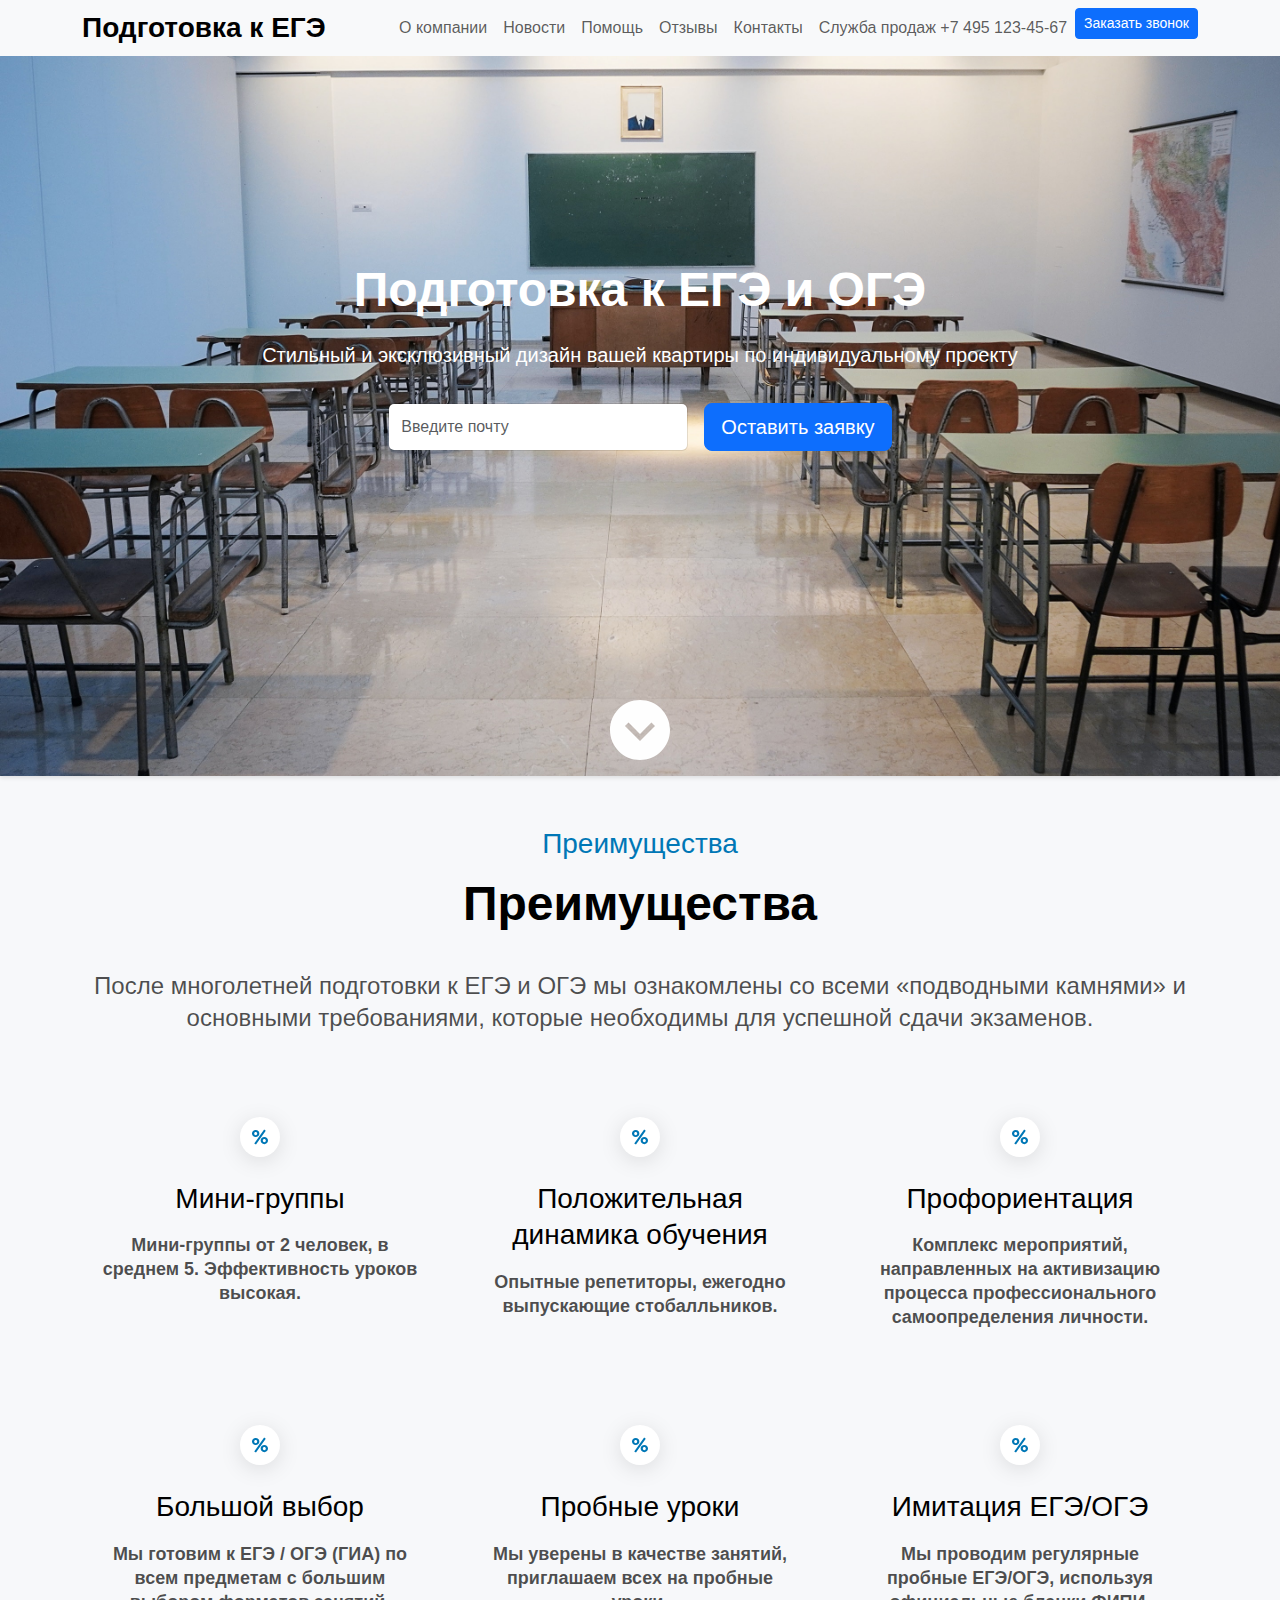
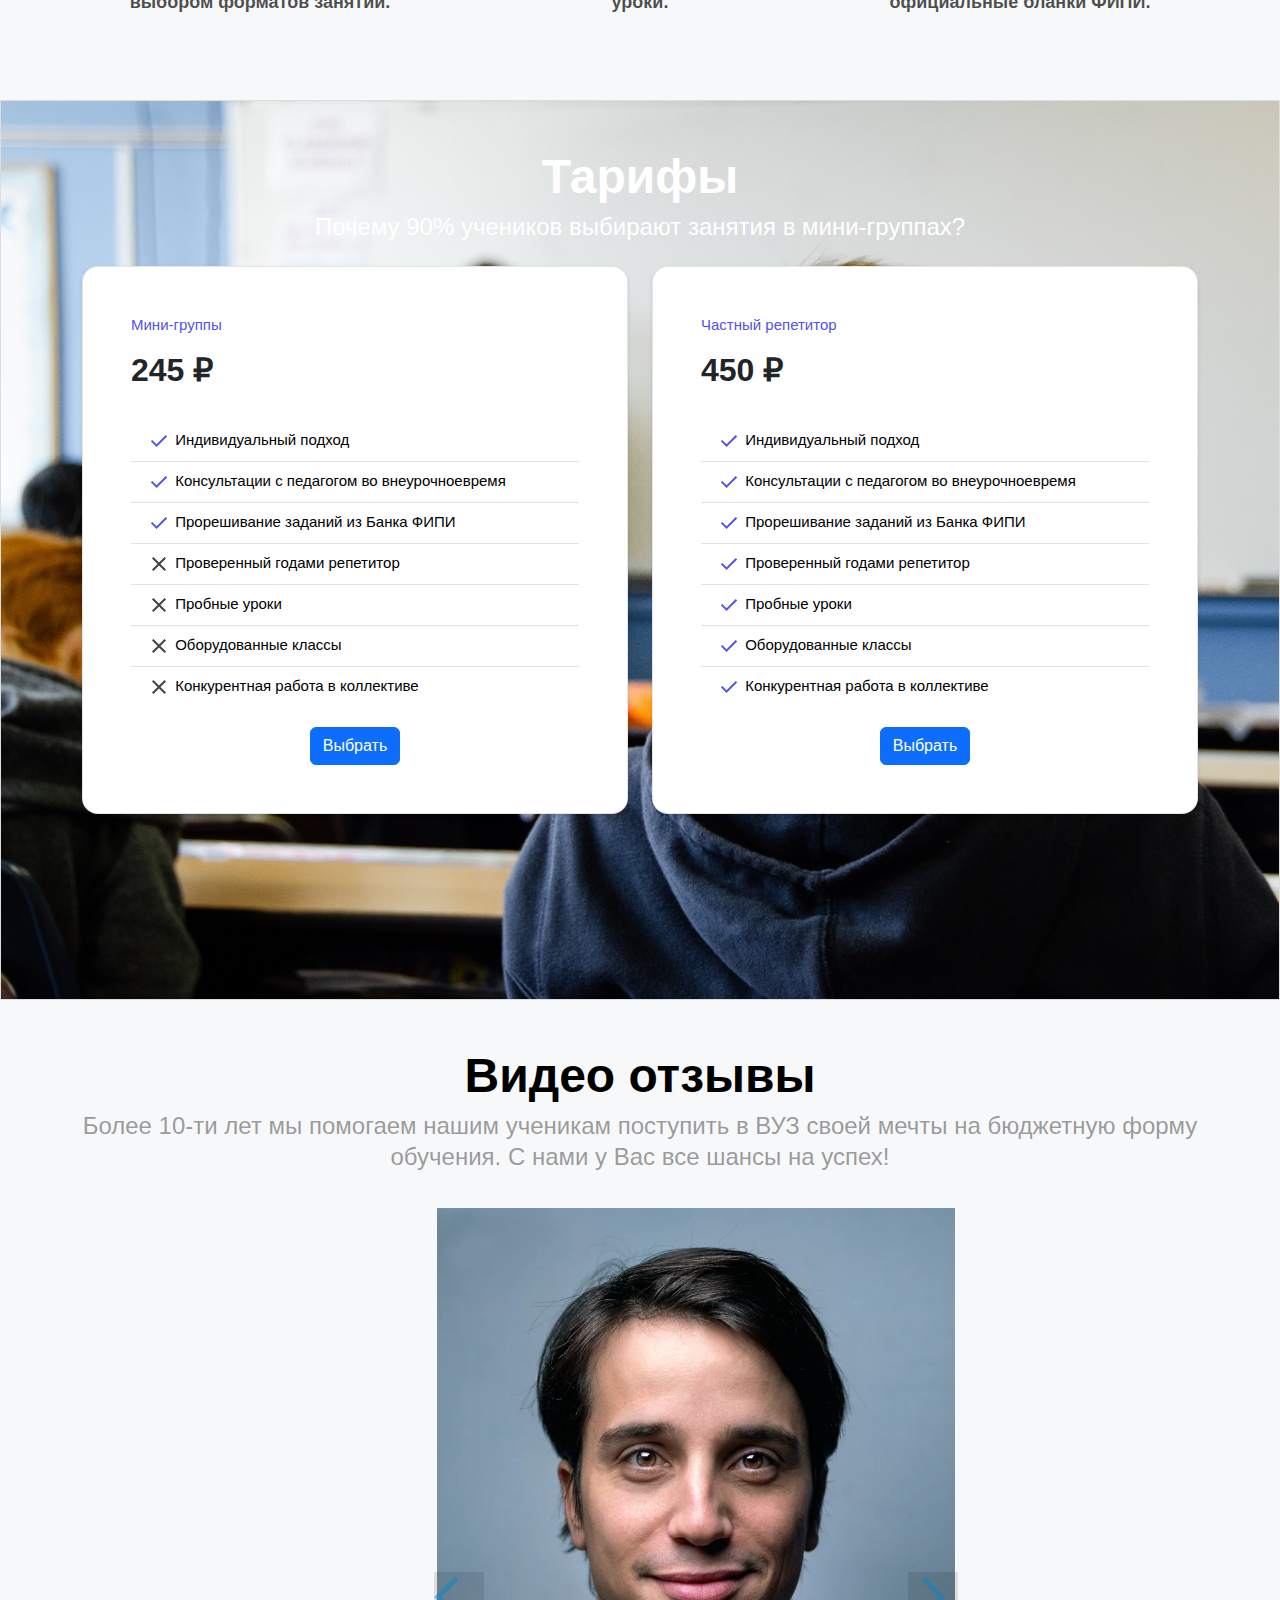
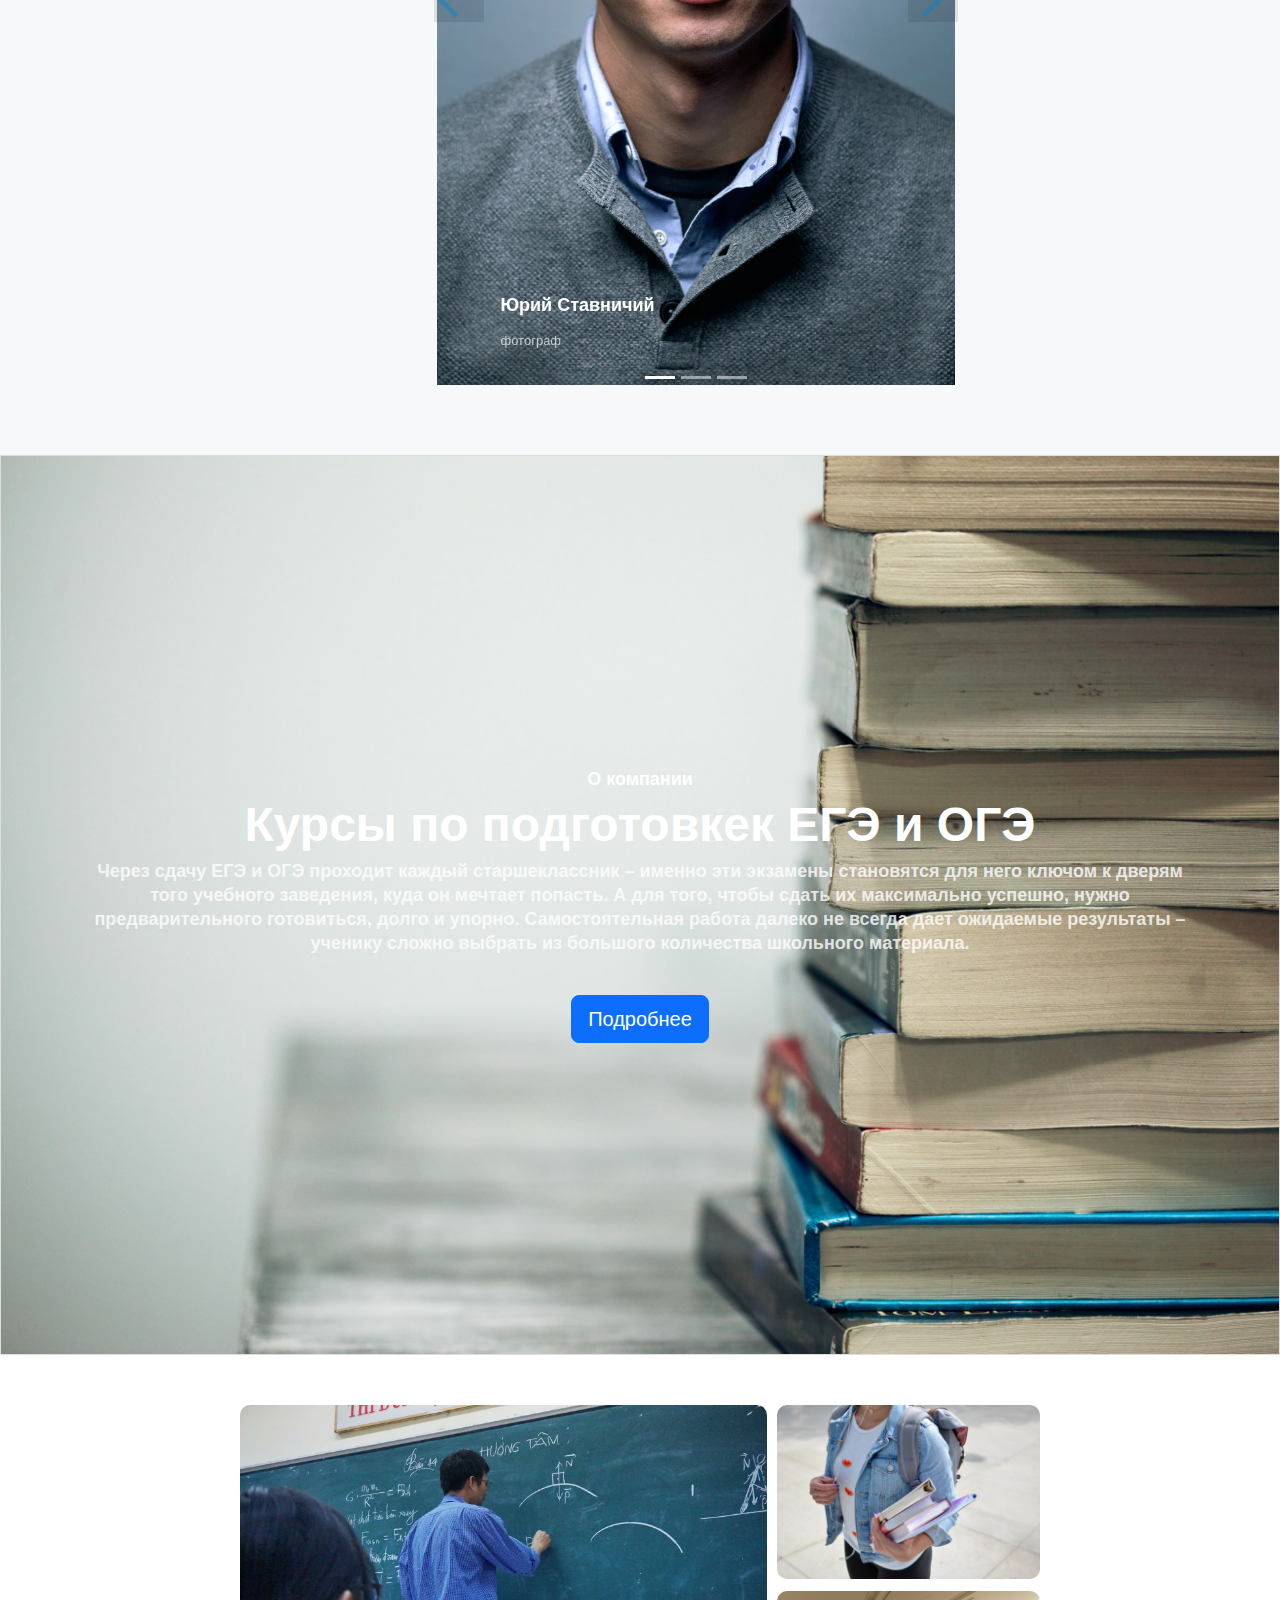
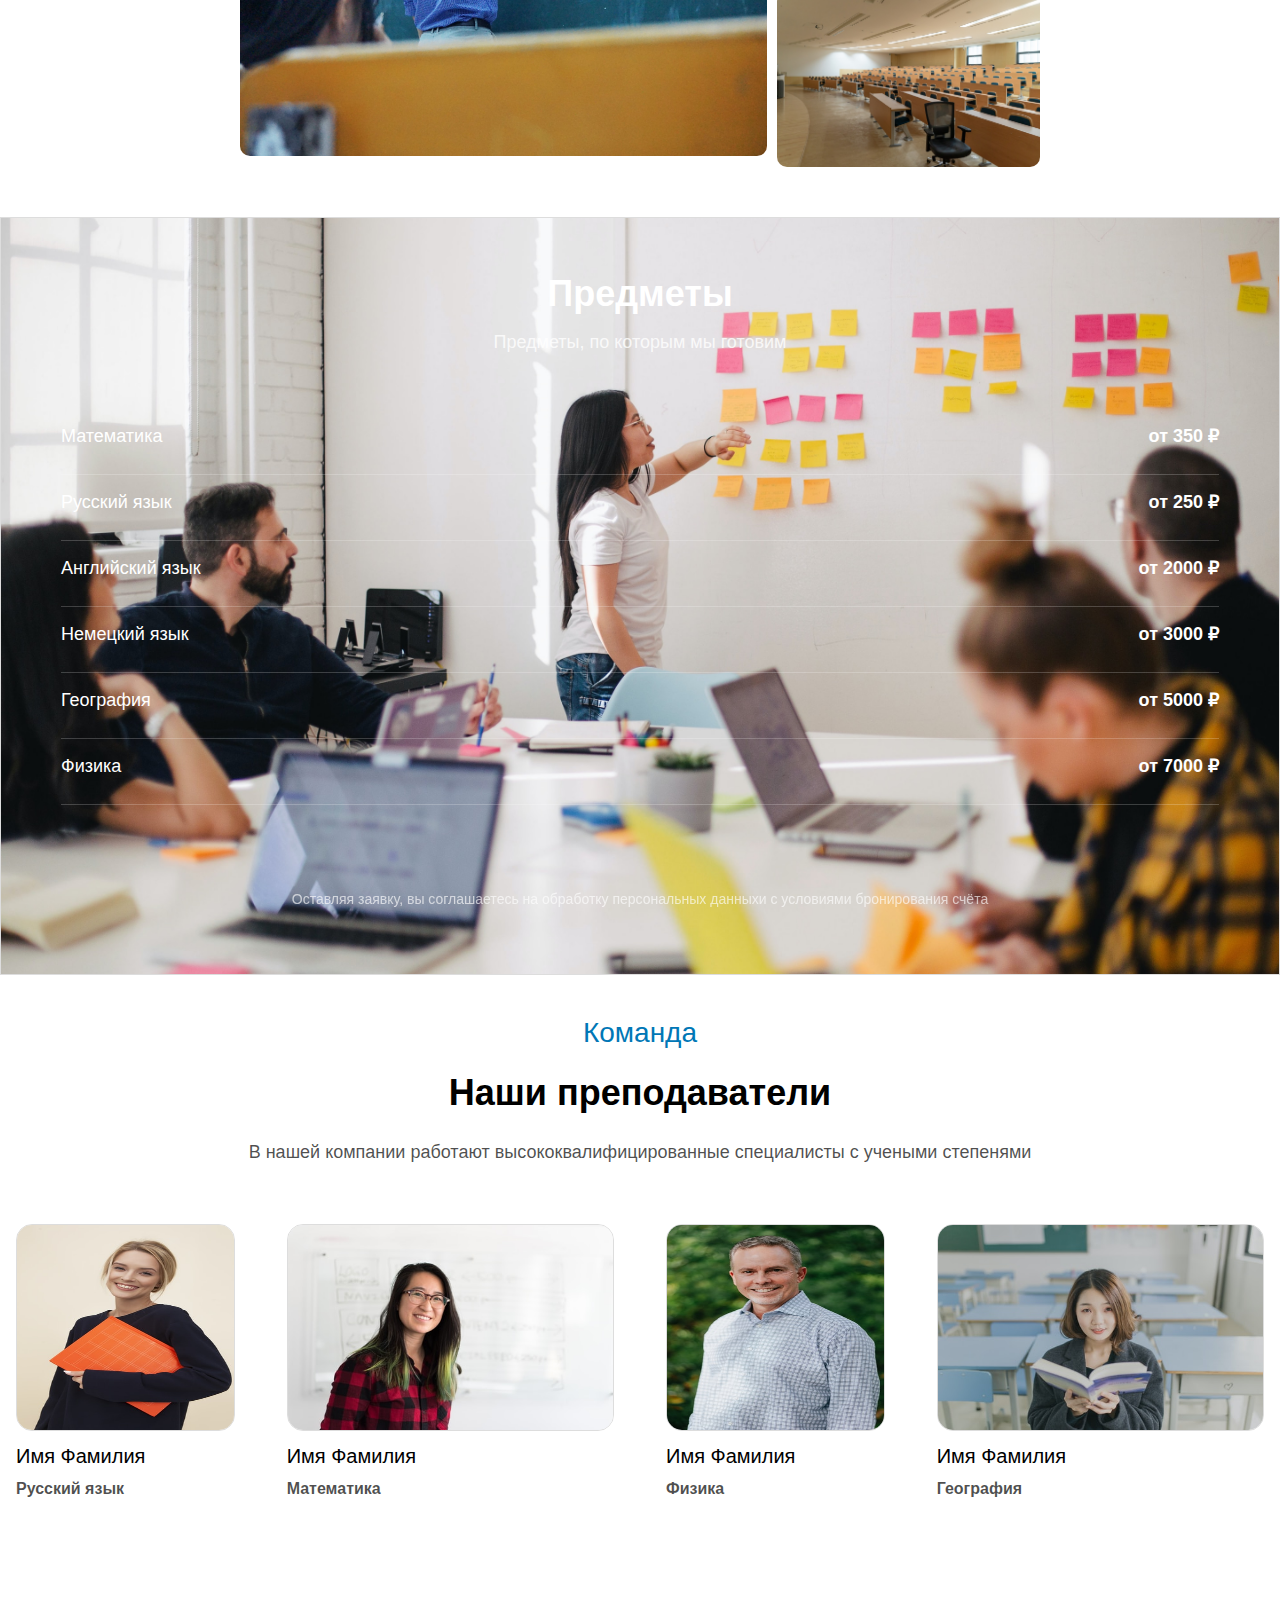
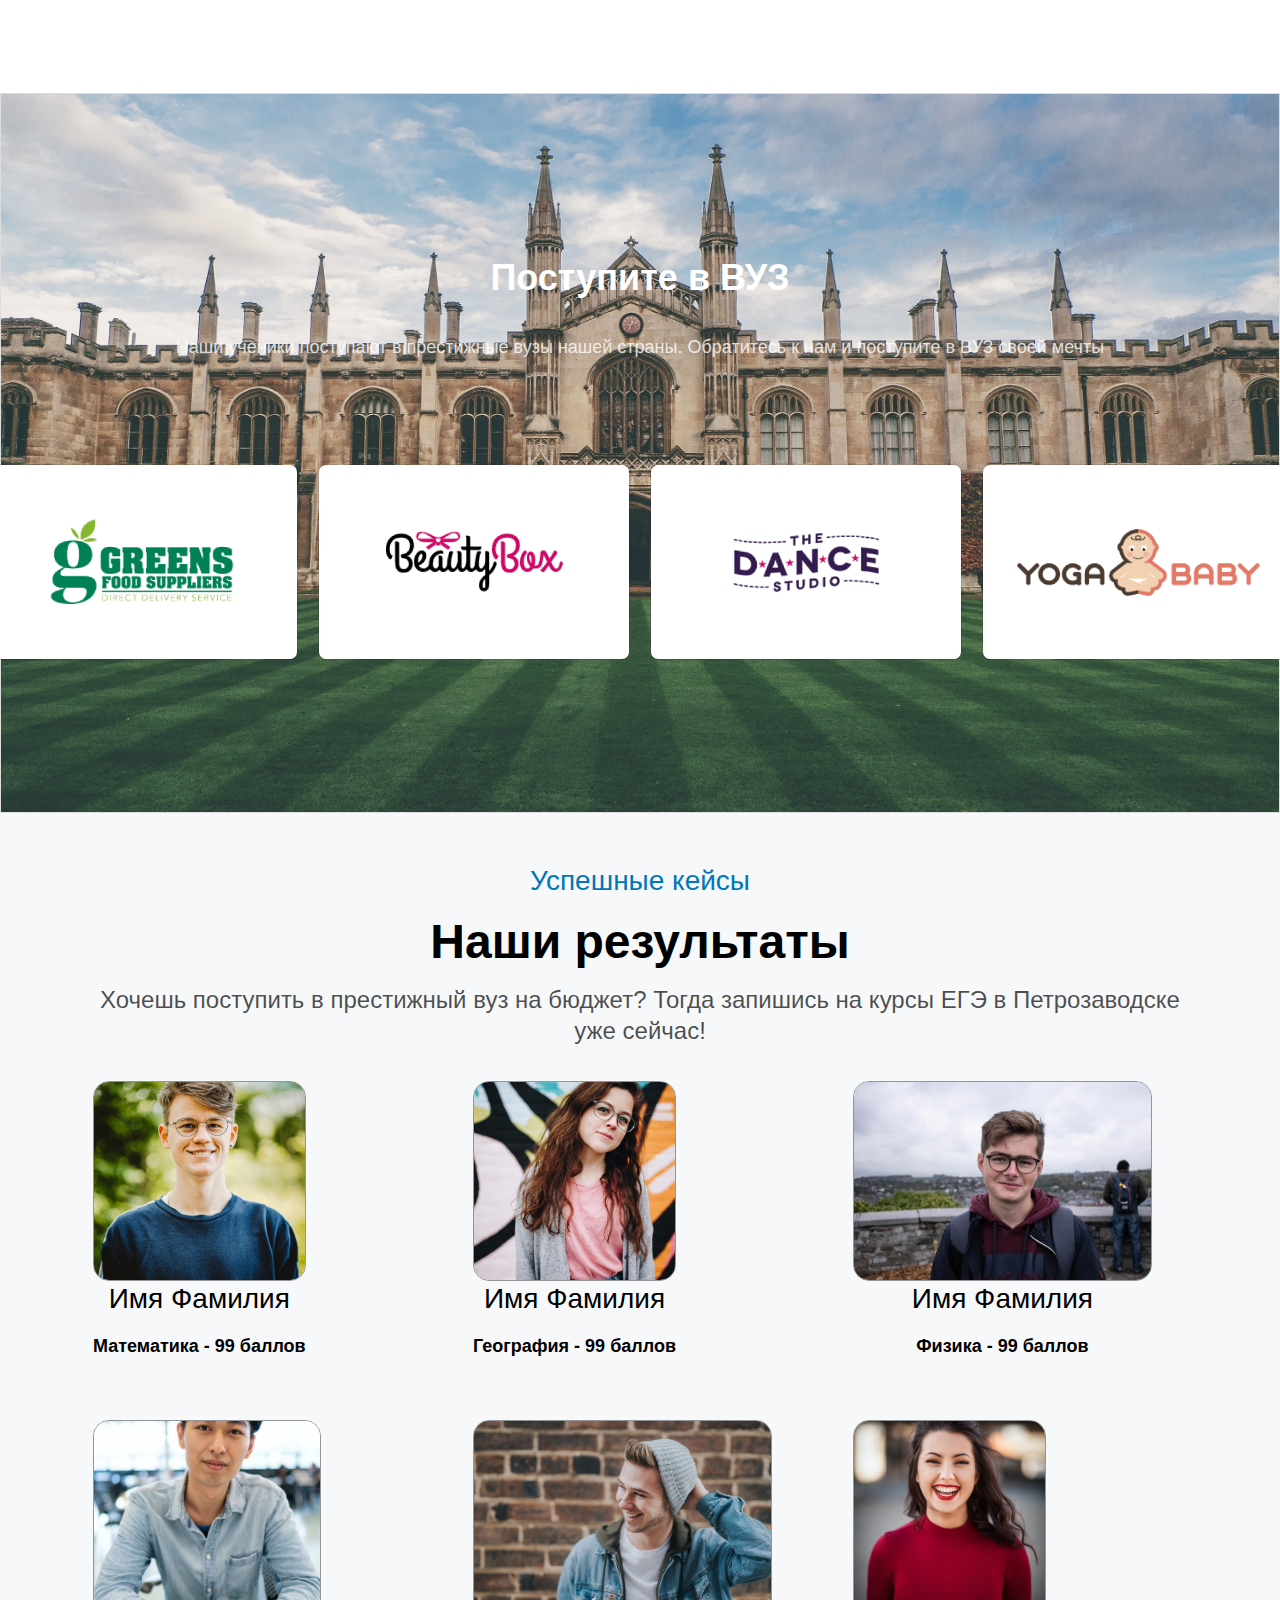
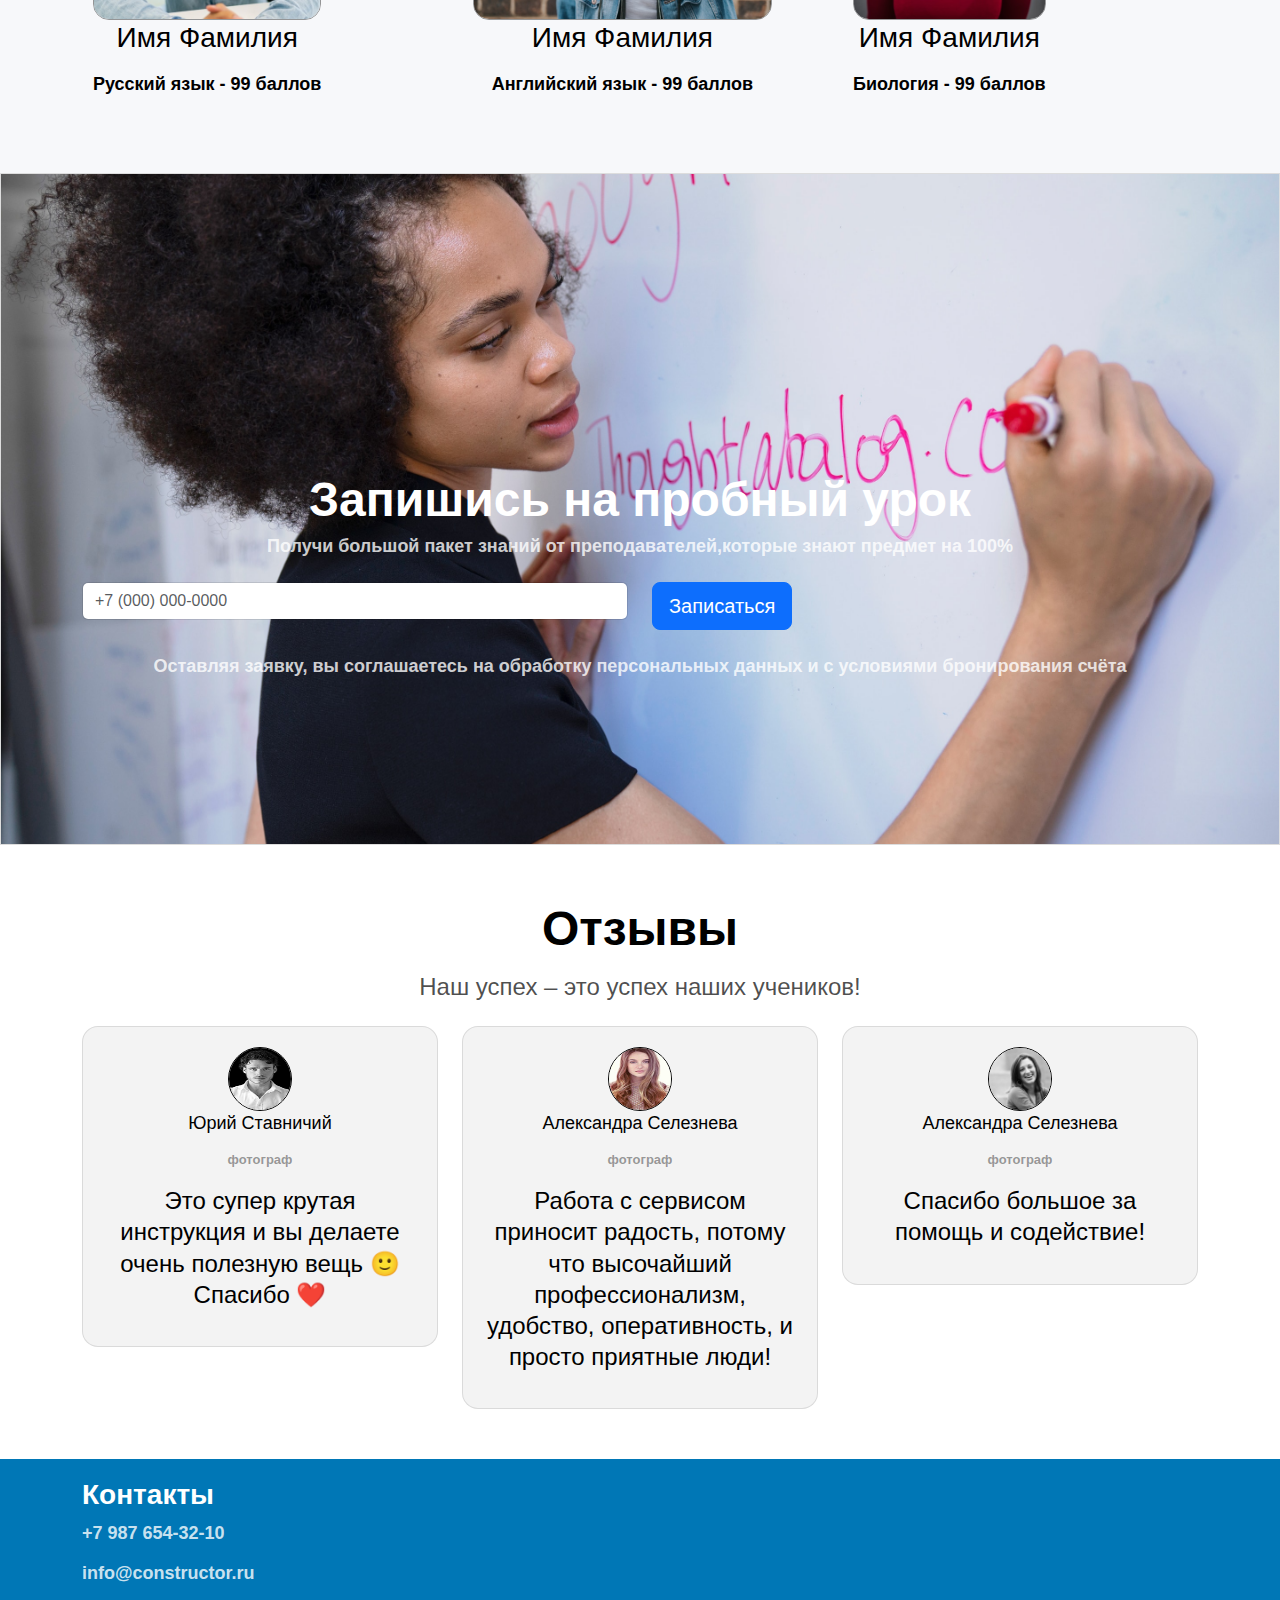
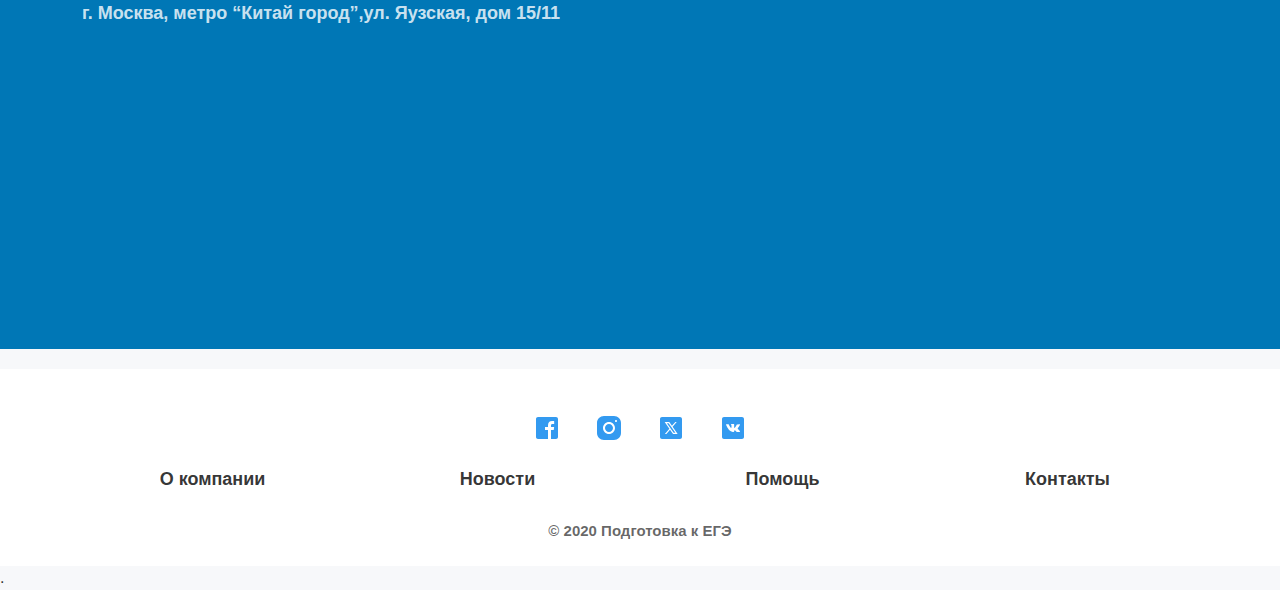
==== commit ae128584: "Add files via upload" ====
--- a/index.html
+++ b/index.html
@@ -1,780 +1,674 @@
 <!DOCTYPE html>
-<head>
-  <meta charset="UTF-8" />
-  <meta name="viewport" content="width=device-width, initial-scale=1" />
-  <title>
-    Подготовка к ЕГЭ
-  </title>
-  <link rel="icon" href="./assets/images/favicon.png" type="image/png" />
-  <link rel="stylesheet" href="./assets/css/bootstrap.min.css" />
-  <link rel="stylesheet" href="./assets/css/style.css" />
-</head>
-<body>
-  <header>
-    <nav class="navbar navbar-expand-lg navbar-light bg-light">
-      <div class="container">
-        <a class="navbar-brand" href="#">
-          Подготовка к ЕГЭ
-        </a>
-        <button class="navbar-toggler" type="button" data-toggle="collapse" data-target="#navbarNav"
-        aria-controls="navbarNav" aria-expanded="false" aria-label="Toggle navigation">
-          <span class="navbar-toggler-icon">
-          </span>
-        </button>
-        <div class="collapse navbar-collapse" id="navbarNav">
-          <ul class="navbar-nav ml-auto">
-            <li class="nav-item">
-              <a class="nav-link" href="#courses">
-                О компании
-              </a>
-            </li>
-            <li class="nav-item">
-              <a class="nav-link" href="#advantages">
-                Новости
-              </a>
-            </li>
-            <li class="nav-item">
-              <a class="nav-link" href="#trial">
-                Помощь
-              </a>
-            </li>
-            <li class="nav-item">
-              <a class="nav-link" href="#feedback">
-                Отзывы
-              </a>
-            </li>
-            <li class="nav-item">
-              <a class="nav-link" href="#contacts">
-                Контакты
-              </a>
-            </li>
-            <li class="nav-item">
-              <a class="nav-link" href="#trial">
-                Служба продаж +7 495 123-45-67
-              </a>
-            </li>
-            <li class="nav-item">
-              <button class="btn btn-primary btn-sm ml-3">
-                Заказать звонок
-              </button>
-            </li>
-          </ul>
+<html lang="en">
+  <head>
+    <title>Подготовка к ЕГЭ</title>
+    <meta charset="UTF-8" />
+    <meta name="viewport" content="width=device-width, initial-scale=1.0" />
+    <link rel="icon" href="./images/favicon.png" type="image/png" />
+    <link
+      rel="stylesheet"
+      href="https://cdn.jsdelivr.net/npm/bootstrap@5.3.0/dist/css/bootstrap.min.css"
+    />
+    <link rel="stylesheet" href="styles.css" />
+  </head>
+  <body>
+    <header>
+      <nav class="navbar navbar-expand-lg navbar-light bg-light">
+        <div class="container">
+          <a class="navbar-brand" href="#"> Подготовка к ЕГЭ </a>
+          <button
+            class="navbar-toggler"
+            type="button"
+            data-toggle="collapse"
+            data-target="#navbarNav"
+            aria-controls="navbarNav"
+            aria-expanded="false"
+            aria-label="Toggle navigation"
+          >
+            <span class="navbar-toggler-icon"></span>
+          </button>
+          <div class="collapse navbar-collapse" id="navbarNav">
+            <ul class="navbar-nav ml-auto">
+              <li class="nav-item">
+                <a class="nav-link" href="#courses"> О компании </a>
+              </li>
+              <li class="nav-item">
+                <a class="nav-link" href="#advantages"> Новости </a>
+              </li>
+              <li class="nav-item">
+                <a class="nav-link" href="#trial"> Помощь </a>
+              </li>
+              <li class="nav-item">
+                <a class="nav-link" href="#feedback"> Отзывы </a>
+              </li>
+              <li class="nav-item">
+                <a class="nav-link" href="#contacts"> Контакты </a>
+              </li>
+              <li class="nav-item">
+                <a class="nav-link" href="#trial">
+                  Служба продаж +7 495 123-45-67
+                </a>
+              </li>
+              <li class="nav-item">
+                <button class="btn btn-primary btn-sm ml-3">
+                  Заказать звонок
+                </button>
+              </li>
+            </ul>
+          </div>
+        </div>
+      </nav>
+      <div class="hero-full-screen">
+        <div class="middle-content-section">
+          <h1 class="hero-title">Подготовка к ЕГЭ и ОГЭ</h1>
+          <p class="hero-text">
+            Стильный и эксклюзивный дизайн вашей квартиры по индивидуальному
+            проекту
+          </p>
+          <div class="hero-buttons">
+            <input
+              type="email"
+              class="form-control"
+              placeholder="Введите почту"
+              aria-label="Введите почту"
+              aria-describedby="basic-addon2"
+            />
+            <button class="btn btn-primary btn-lg ml-2">Оставить заявку</button>
+          </div>
+        </div>
+        <div class="bottom-content-section">
+          <a href="#main-content-section">
+            <svg
+              xmlns="http://www.w3.org/2000/svg"
+              width="50"
+              height="50"
+              viewBox="0 0 24 24"
+              aria-hidden="true"
+            >
+              <path
+                d="M24 12c0-6.627-5.373-12-12-12s-12 5.373-12 12 5.373 12 12 12 12-5.373 12-12zm-18.005-1.568l1.415-1.414 4.59 4.574 4.579-4.574 1.416 1.414-5.995 5.988-6.005-5.988z"
+              />
+            </svg>
+          </a>
         </div>
       </div>
-    </nav>
-    <div class="hero-full-screen">
-      <div class="middle-content-section">
-        <h1 class="hero-title">
-          Подготовка к ЕГЭ и ОГЭ
-        </h1>
-        <p class="hero-text">
-          Стильный и эксклюзивный дизайн вашей квартиры по индивидуальному проекту
-        </p>
-        <div class="hero-buttons">
-          <input type="email" class="form-control" placeholder="Введите почту" aria-label="Введите почту"
-          aria-describedby="basic-addon2" />
-          <button class="btn btn-primary btn-lg ml-2">
-            Оставить заявку
-          </button>
-        </div>
-      </div>
-      <div class="bottom-content-section">
-        <a href="#main-content-section">
-          <svg xmlns="http://www.w3.org/2000/svg" width="50" height="50" viewBox="0 0 24 24"
-          aria-hidden="true">
-            <path d="M24 12c0-6.627-5.373-12-12-12s-12 5.373-12 12 5.373 12 12 12 12-5.373 12-12zm-18.005-1.568l1.415-1.414 4.59 4.574 4.579-4.574 1.416 1.414-5.995 5.988-6.005-5.988z"
-            />
-          </svg>
-        </a>
-      </div>
-    </div>
-    <div id="main-content-section">
-    </div>
-  </header>
-  <main>
-    <section class="advantages" id="advantages">
-      <div class="container">
-        <h3 class="advantages-title">
-          Преимущества
-        </h3>
-        <h2 class="section-title">
-          Преимущества
-        </h2>
-        <p class="section-text">
-          После многолетней подготовки к ЕГЭ и ОГЭ мы ознакомлены со всеми «подводными
-          камнями» и основными требованиями, которые необходимы для успешной сдачи
-          экзаменов.
-        </p>
-        <div class="row mt-4">
-          <div class="col-md-4">
-            <div class="advantage">
-              <img src="./assets/images/percent.svg" alt="Icon" />
-              <h4 class="advantage-title">
-                Мини-группы
-              </h4>
-              <p class="advantage-text">
-                Мини-группы от 2 человек, в среднем 5. Эффективность уроков высокая.
-              </p>
-            </div>
-          </div>
-          <div class="col-md-4">
-            <div class="advantage">
-              <img src="./assets/images/percent.svg" alt="Icon" />
-              <h4 class="advantage-title">
-                Положительная динамика обучения
-              </h4>
-              <p class="advantage-text">
-                Опытные репетиторы, ежегодно выпускающие стобалльников.
-              </p>
-            </div>
-          </div>
-          <div class="col-md-4">
-            <div class="advantage">
-              <img src="./assets/images/percent.svg" alt="Icon" />
-              <h4 class="advantage-title">
-                Профориентация
-              </h4>
-              <p class="advantage-text">
-                Комплекс мероприятий, направленных на активизацию процесса профессионального
-                самоопределения личности.
-              </p>
-            </div>
-          </div>
-        </div>
-        <div class="row mt-4">
-          <div class="col-md-4">
-            <div class="advantage">
-              <img src="./assets/images/percent.svg" alt="Icon" />
-              <h4 class="advantage-title">
-                Большой выбор
-              </h4>
-              <p class="advantage-text">
-                Мы готовим к ЕГЭ / ОГЭ (ГИА) по всем предметам с большим выбором форматов
-                занятий.
-              </p>
-            </div>
-          </div>
-          <div class="col-md-4">
-            <div class="advantage">
-              <img src="./assets/images/percent.svg" alt="Icon" />
-              <h4 class="advantage-title">
-                Проб­ные уро­ки
-              </h4>
-              <p class="advantage-text">
-                Мы уверены в качестве занятий, приглашаем всех на пробные уроки.
-              </p>
-            </div>
-          </div>
-          <div class="col-md-4">
-            <div class="advantage">
-              <img src="./assets/images/percent.svg" alt="Icon" />
-              <h4 class="advantage-title">
-                Имитация ЕГЭ/ОГЭ
-              </h4>
-              <p class="advantage-text">
-                Мы проводим регулярные пробные ЕГЭ/ОГЭ, используя официальные бланки ФИПИ.
-              </p>
-            </div>
-          </div>
-        </div>
-      </div>
-    </section>
-    <section class="pricing" id="pricing">
-      <div class="container">
-        <h2 class="section-title">
-          Тарифы
-        </h2>
-        <p class="section-text">
-          По­че­му 90% уче­ни­ков вы­би­ра­ют за­ня­тия в ми­ни-груп­пах?
-        </p>
-        <div class="row mt-4">
-          <div class="col-md-6">
-            <div class="card pricing-card">
-              <div class="card-body">
-                <h5 class="card-title">
-                  Ми­ни-груп­пы
-                </h5>
-                <h3 class="card-price">
-                  245 ₽
-                </h3>
-                <ul class="list-group list-group-flush">
-                  <li class="list-group-item">
-                    <img src="./assets/images/check.svg" alt="Icon" />
-                    Ин­ди­виду­аль­ный под­ход
-                  </li>
-                  <li class="list-group-item">
-                    <img src="./assets/images/check.svg" alt="Icon" />
-                    Кон­суль­та­ции с пе­даго­гом во вне­уроч­ноевре­мя
-                  </li>
-                  <li class="list-group-item">
-                    <img src="./assets/images/check.svg" alt="Icon" />
-                    Про­реши­вание за­даний из Бан­ка ФИ­ПИ
-                  </li>
-                  <li class="list-group-item">
-                    <img src="./assets/images/close.svg" alt="Icon" />
-                    Про­верен­ный го­дами ре­пети­тор
-                  </li>
-                  <li class="list-group-item">
-                    <img src="./assets/images/close.svg" alt="Icon" />
-                    Проб­ные уро­ки
-                  </li>
-                  <li class="list-group-item">
-                    <img src="./assets/images/close.svg" alt="Icon" />
-                    Обо­рудо­ван­ные клас­сы
-                  </li>
-                  <li class="list-group-item">
-                    <img src="./assets/images/close.svg" alt="Icon" />
-                    Кон­ку­рен­тная ра­бота в кол­лекти­ве
-                  </li>
-                </ul>
-                <div class="hero-buttons">
-                  <button class="btn btn-primary btn-block">
-                    Выбрать
-                  </button>
+      <div id="main-content-section"></div>
+    </header>
+    <main>
+      <section class="advantages" id="advantages">
+        <div class="container">
+          <h3 class="advantages-title">Преимущества</h3>
+          <h2 class="section-title">Преимущества</h2>
+          <p class="section-text">
+            После многолетней подготовки к ЕГЭ и ОГЭ мы ознакомлены со всеми
+            «подводными камнями» и основными требованиями, которые необходимы
+            для успешной сдачи экзаменов.
+          </p>
+          <div class="row mt-4">
+            <div class="col-md-4">
+              <div class="advantage">
+                <img src="./images/percent.svg" alt="Image" />
+                <h4 class="advantage-title">Мини-группы</h4>
+                <p class="advantage-text">
+                  Мини-группы от 2 человек, в среднем 5. Эффективность уроков
+                  высокая.
+                </p>
+              </div>
+            </div>
+            <div class="col-md-4">
+              <div class="advantage">
+                <img src="./images/percent.svg" alt="Image" />
+                <h4 class="advantage-title">Положительная динамика обучения</h4>
+                <p class="advantage-text">
+                  Опытные репетиторы, ежегодно выпускающие стобалльников.
+                </p>
+              </div>
+            </div>
+            <div class="col-md-4">
+              <div class="advantage">
+                <img src="./images/percent.svg" alt="Image" />
+                <h4 class="advantage-title">Профориентация</h4>
+                <p class="advantage-text">
+                  Комплекс мероприятий, направленных на активизацию процесса
+                  профессионального самоопределения личности.
+                </p>
+              </div>
+            </div>
+          </div>
+          <div class="row mt-4">
+            <div class="col-md-4">
+              <div class="advantage">
+                <img src="./images/percent.svg" alt="Image" />
+                <h4 class="advantage-title">Большой выбор</h4>
+                <p class="advantage-text">
+                  Мы готовим к ЕГЭ / ОГЭ (ГИА) по всем предметам с большим
+                  выбором форматов занятий.
+                </p>
+              </div>
+            </div>
+            <div class="col-md-4">
+              <div class="advantage">
+                <img src="./images/percent.svg" alt="Image" />
+                <h4 class="advantage-title">Проб­ные уро­ки</h4>
+                <p class="advantage-text">
+                  Мы уверены в качестве занятий, приглашаем всех на пробные
+                  уроки.
+                </p>
+              </div>
+            </div>
+            <div class="col-md-4">
+              <div class="advantage">
+                <img src="./images/percent.svg" alt="Image" />
+                <h4 class="advantage-title">Имитация ЕГЭ/ОГЭ</h4>
+                <p class="advantage-text">
+                  Мы проводим регулярные пробные ЕГЭ/ОГЭ, используя официальные
+                  бланки ФИПИ.
+                </p>
+              </div>
+            </div>
+          </div>
+        </div>
+      </section>
+      <section class="pricing" id="pricing">
+        <div class="container">
+          <h2 class="section-title">Тарифы</h2>
+          <p class="section-text">
+            По­че­му 90% уче­ни­ков вы­би­ра­ют за­ня­тия в ми­ни-груп­пах?
+          </p>
+          <div class="row mt-4">
+            <div class="col-md-6">
+              <div class="card pricing-card">
+                <div class="card-body">
+                  <h5 class="card-title">Ми­ни-груп­пы</h5>
+                  <h3 class="card-price">245 ₽</h3>
+                  <ul class="list-group list-group-flush">
+                    <li class="list-group-item">
+                      <img src="./images/check.svg" alt="Image" />
+                      Ин­ди­виду­аль­ный под­ход
+                    </li>
+                    <li class="list-group-item">
+                      <img src="./images/check.svg" alt="Image" />
+                      Кон­суль­та­ции с пе­даго­гом во вне­уроч­ноевре­мя
+                    </li>
+                    <li class="list-group-item">
+                      <img src="./images/check.svg" alt="Image" />
+                      Про­реши­вание за­даний из Бан­ка ФИ­ПИ
+                    </li>
+                    <li class="list-group-item">
+                      <img src="./images/close.svg" alt="Image" />
+                      Про­верен­ный го­дами ре­пети­тор
+                    </li>
+                    <li class="list-group-item">
+                      <img src="./images/close.svg" alt="Image" />
+                      Проб­ные уро­ки
+                    </li>
+                    <li class="list-group-item">
+                      <img src="./images/close.svg" alt="Image" />
+                      Обо­рудо­ван­ные клас­сы
+                    </li>
+                    <li class="list-group-item">
+                      <img src="./images/close.svg" alt="Image" />
+                      Кон­ку­рен­тная ра­бота в кол­лекти­ве
+                    </li>
+                  </ul>
+                  <div class="hero-buttons">
+                    <button class="btn btn-primary btn-block">Выбрать</button>
+                  </div>
                 </div>
               </div>
             </div>
-          </div>
-          <div class="col-md-6">
-            <div class="card pricing-card">
-              <div class="card-body">
-                <h5 class="card-title">
-                  Частный репетитор
-                </h5>
-                <h3 class="card-price">
-                  450 ₽
-                </h3>
-                <ul class="list-group list-group-flush">
-                  <li class="list-group-item">
-                    <img src="./assets/images/check.svg" alt="Icon" />
-                    Ин­ди­виду­аль­ный под­ход
-                  </li>
-                  <li class="list-group-item">
-                    <img src="./assets/images/check.svg" alt="Icon" />
-                    Кон­суль­та­ции с пе­даго­гом во вне­уроч­ноевре­мя
-                  </li>
-                  <li class="list-group-item">
-                    <img src="./assets/images/check.svg" alt="Icon" />
-                    Про­реши­вание за­даний из Бан­ка ФИ­ПИ
-                  </li>
-                  <li class="list-group-item">
-                    <img src="./assets/images/check.svg" alt="Icon" />
-                    Про­верен­ный го­дами ре­пети­тор
-                  </li>
-                  <li class="list-group-item">
-                    <img src="./assets/images/check.svg" alt="Icon" />
-                    Проб­ные уро­ки
-                  </li>
-                  <li class="list-group-item">
-                    <img src="./assets/images/check.svg" alt="Icon" />
-                    Обо­рудо­ван­ные клас­сы
-                  </li>
-                  <li class="list-group-item">
-                    <img src="./assets/images/check.svg" alt="Icon" />
-                    Кон­ку­рен­тная ра­бота в кол­лекти­ве
-                  </li>
-                </ul>
-                <div class="hero-buttons">
-                  <button class="btn btn-primary btn-block">
-                    Выбрать
-                  </button>
+            <div class="col-md-6">
+              <div class="card pricing-card">
+                <div class="card-body">
+                  <h5 class="card-title">Частный репетитор</h5>
+                  <h3 class="card-price">450 ₽</h3>
+                  <ul class="list-group list-group-flush">
+                    <li class="list-group-item">
+                      <img src="./images/check.svg" alt="Image" />
+                      Ин­ди­виду­аль­ный под­ход
+                    </li>
+                    <li class="list-group-item">
+                      <img src="./images/check.svg" alt="Image" />
+                      Кон­суль­та­ции с пе­даго­гом во вне­уроч­ноевре­мя
+                    </li>
+                    <li class="list-group-item">
+                      <img src="./images/check.svg" alt="Image" />
+                      Про­реши­вание за­даний из Бан­ка ФИ­ПИ
+                    </li>
+                    <li class="list-group-item">
+                      <img src="./images/check.svg" alt="Image" />
+                      Про­верен­ный го­дами ре­пети­тор
+                    </li>
+                    <li class="list-group-item">
+                      <img src="./images/check.svg" alt="Image" />
+                      Проб­ные уро­ки
+                    </li>
+                    <li class="list-group-item">
+                      <img src="./images/check.svg" alt="Image" />
+                      Обо­рудо­ван­ные клас­сы
+                    </li>
+                    <li class="list-group-item">
+                      <img src="./images/check.svg" alt="Image" />
+                      Кон­ку­рен­тная ра­бота в кол­лекти­ве
+                    </li>
+                  </ul>
+                  <div class="hero-buttons">
+                    <button class="btn btn-primary btn-block">Выбрать</button>
+                  </div>
                 </div>
               </div>
             </div>
           </div>
         </div>
-      </div>
-    </section>
-    <section class="reviews" id="reviews">
-      <div class="container">
-        <h2 class="section-title">
-          Видео отзывы
-        </h2>
-        <p class="section-text">
-          Более 10-ти лет мы помогаем нашим ученикам поступить в ВУЗ своей мечты
-          на бюджетную форму обучения. С нами у Вас все шансы на успех!
-        </p>
-        <div id="carouselExampleDark" class="carousel slide" data-bs-ride="carousel">
-          <div class="carousel-indicators">
-            <button type="button" data-bs-target="#carouselExampleDark" data-bs-slide-to="0"
-            class="active" aria-current="true" aria-label="Slide 1">
+      </section>
+      <section class="reviews" id="reviews">
+        <div class="container">
+          <h2 class="section-title">Видео отзывы</h2>
+          <p class="section-text">
+            Более 10-ти лет мы помогаем нашим ученикам поступить в ВУЗ своей
+            мечты на бюджетную форму обучения. С нами у Вас все шансы на успех!
+          </p>
+          <div
+            id="carouselExampleDark"
+            class="carousel slide"
+            data-bs-ride="carousel"
+          >
+            <div class="carousel-indicators">
+              <button
+                type="button"
+                data-bs-target="#carouselExampleDark"
+                data-bs-slide-to="0"
+                class="active"
+                aria-current="true"
+                aria-label="Slide 1"
+              ></button>
+              <button
+                type="button"
+                data-bs-target="#carouselExampleDark"
+                data-bs-slide-to="1"
+                aria-label="Slide 2"
+              ></button>
+              <button
+                type="button"
+                data-bs-target="#carouselExampleDark"
+                data-bs-slide-to="2"
+                aria-label="Slide 3"
+              ></button>
+            </div>
+            <div class="carousel-inner">
+              <div class="carousel-item active">
+                <img
+                  src="./images/image 18.png"
+                  class="d-block w-100"
+                  alt="Image"
+                />
+                <div class="carousel-caption d-none d-md-block">
+                  <h4 class="carousel-title">Юрий Ставничий</h4>
+                  <p class="carousel-text">фотограф</p>
+                </div>
+              </div>
+              <div class="carousel-item">
+                <img
+                  src="./images/image 13.jpg"
+                  class="d-block w-100"
+                  alt="Image"
+                />
+                <div class="carousel-caption d-none d-md-block">
+                  <h4 class="carousel-title">Юлия Ставничия</h4>
+                  <p class="carousel-text">фотограф</p>
+                </div>
+              </div>
+              <div class="carousel-item">
+                <img
+                  src="./images/image 19.png"
+                  class="d-block w-100"
+                  alt="Image"
+                />
+                <div class="carousel-caption d-none d-md-block">
+                  <h4 class="carousel-title">Юрий Ставничий</h4>
+                  <p class="carousel-text">фотограф</p>
+                </div>
+              </div>
+            </div>
+            <button
+              class="carousel-control-prev"
+              type="button"
+              data-bs-target="#carouselExampleDark"
+              data-bs-slide="prev"
+            >
+              <span
+                class="carousel-control-prev-icon"
+                aria-hidden="true"
+              ></span>
+              <span class="visually-hidden"> Previous </span>
             </button>
-            <button type="button" data-bs-target="#carouselExampleDark" data-bs-slide-to="1"
-            aria-label="Slide 2">
+            <button
+              class="carousel-control-next"
+              type="button"
+              data-bs-target="#carouselExampleDark"
+              data-bs-slide="next"
+            >
+              <span
+                class="carousel-control-next-icon"
+                aria-hidden="true"
+              ></span>
+              <span class="visually-hidden"> Next </span>
             </button>
-            <button type="button" data-bs-target="#carouselExampleDark" data-bs-slide-to="2"
-            aria-label="Slide 3">
-            </button>
-          </div>
-          <div class="carousel-inner">
-            <div class="carousel-item active">
-              <img src="./assets/images/image 18.png" class="d-block w-100" alt="Image" />
-              <div class="carousel-caption d-none d-md-block">
-                <h4 class="carousel-title">
-                  Юрий Ставничий
-                </h4>
-                <p class="carousel-text">
-                  фотограф
-                </p>
-              </div>
-            </div>
-            <div class="carousel-item">
-              <img src="./assets/images/image 13.jpg" class="d-block w-100" alt="Image" />
-              <div class="carousel-caption d-none d-md-block">
-                <h4 class="carousel-title">
-                  Юлия Ставничия
-                </h4>
-                <p class="carousel-text">
-                  фотограф
-                </p>
-              </div>
-            </div>
-            <div class="carousel-item">
-              <img src="./assets/images/image 19.png" class="d-block w-100" alt="Image" />
-              <div class="carousel-caption d-none d-md-block">
-                <h4 class="carousel-title">
-                  Юрий Ставничий
-                </h4>
-                <p class="carousel-text">
-                  фотограф
-                </p>
-              </div>
-            </div>
-          </div>
-          <button class="carousel-control-prev" type="button" data-bs-target="#carouselExampleDark"
-          data-bs-slide="prev">
-            <span class="carousel-control-prev-icon" aria-hidden="true">
-            </span>
-            <span class="visually-hidden">
-              Previous
-            </span>
-          </button>
-          <button class="carousel-control-next" type="button" data-bs-target="#carouselExampleDark"
-          data-bs-slide="next">
-            <span class="carousel-control-next-icon" aria-hidden="true">
-            </span>
-            <span class="visually-hidden">
-              Next
-            </span>
-          </button>
-        </div>
-      </div>
-    </section>
-    <section class="courses" id="courses">
-      <div class="container">
-        <h3 class="course-title">
-          О компании
-        </h3>
-        <h2 class="section-title">
-          Курсы по подготовкек ЕГЭ и ОГЭ
-        </h2>
-        <p class="section-text">
-          Через сдачу ЕГЭ и ОГЭ проходит каждый старшеклассник – именно эти экзамены
-          становятся для него ключом к дверям того учебного заведения, куда он мечтает
-          попасть. А для того, чтобы сдать их максимально успешно, нужно предварительного
-          готовиться, долго и упорно. Самостоятельная работа далеко не всегда дает
-          ожидаемые результаты – ученику сложно выбрать из большого количества школьного
-          материала.
-        </p>
-        <div class="hero-buttons">
-          <button class="btn btn-primary btn-lg mt-4">
-            Подробнее
-          </button>
-        </div>
-      </div>
-    </section>
-    <section class="media" id="media">
-      <div class="media-grid">
-        <img src="./assets/images/image 04.jpg" alt="Image" class="media-item" />
-        <img src="./assets/images/image 05.jpg" alt="Image" class="media-item" />
-        <img src="./assets/images/image 06.jpg" alt="Image" class="media-item" />
-      </div>
-    </section>
-    <section class="subjects" id="subjects">
-      <h2 class="section-title">
-        Предметы
-      </h2>
-      <p class="section-text">
-        Предметы, по которым мы готовим
-      </p>
-      <ul class="subject-list">
-        <li>
-          <span class="subject-name">
-            Математика
-          </span>
-          <span class="subject-price">
-            от 350 ₽
-          </span>
-        </li>
-        <li>
-          <span class="subject-name">
-            Русский язык
-          </span>
-          <span class="subject-price">
-            от 250 ₽
-          </span>
-        </li>
-        <li>
-          <span class="subject-name">
-            Английский язык
-          </span>
-          <span class="subject-price">
-            от 2000 ₽
-          </span>
-        </li>
-        <li>
-          <span class="subject-name">
-            Немецкий язык
-          </span>
-          <span class="subject-price">
-            от 3000 ₽
-          </span>
-        </li>
-        <li>
-          <span class="subject-name">
-            География
-          </span>
-          <span class="subject-price">
-            от 5000 ₽
-          </span>
-        </li>
-        <li>
-          <span class="subject-name">
-            Физика
-          </span>
-          <span class="subject-price">
-            от 7000 ₽
-          </span>
-        </li>
-      </ul>
-      <p class="footer-note">
-        Оставляя заявку, вы соглашаетесь на обработку персональных данныхи с условиями
-        бронирования счёта
-      </p>
-    </section>
-    <section class="teachers" id="teachers">
-      <h3 class="teachers-title">
-        Команда
-      </h3>
-      <h2 class="section-title">
-        Наши преподаватели
-      </h2>
-      <p class="section-text">
-        В нашей компании работают высококвалифицированные специалисты с учеными
-        степенями
-      </p>
-      <div class="teachers-list">
-        <div class="teacher-card">
-          <img src="./assets/images/image 23.jpg" alt="Image" />
-          <h4 class="teacher-title">
-            Имя Фамилия
-          </h4>
-          <p class="teacher-text">
-            Русский язык
-          </p>
-        </div>
-        <div class="teacher-card">
-          <img src="./assets/images/image 21.jpg" alt="Image" />
-          <h4 class="teacher-title">
-            Имя Фамилия
-          </h4>
-          <p class="teacher-text">
-            Математика
-          </p>
-        </div>
-        <div class="teacher-card">
-          <img src="./assets/images/image 22.jpg" alt="Image" />
-          <h4 class="teacher-title">
-            Имя Фамилия
-          </h4>
-          <p class="teacher-text">
-            Физика
-          </p>
-        </div>
-        <div class="teacher-card">
-          <img src="./assets/images/geography.jpg" alt="Image" />
-          <h4 class="teacher-title">
-            Имя Фамилия
-          </h4>
-          <p class="teacher-text">
-            География
-          </p>
-        </div>
-      </div>
-    </section>
-    <section class="university" id="university">
-      <div class="container">
-        <h2 class="section-title">
-          Поступите в ВУЗ
-        </h2>
-        <p class="section-text">
-          Наши ученики поступают в престижные вузы нашей страны. Обратитесь к нам
-          и поступите в ВУЗ своей мечты
-        </p>
-        <div class="university-logo">
-          <img src="./assets/images/logo 01.png" alt="Logo" />
-          <img src="./assets/images/logo 02.png" alt="Logo" />
-          <img src="./assets/images/logo 03.png" alt="Logo" />
-          <img src="./assets/images/logo 04.png" alt="Logo" />
-        </div>
-      </div>
-    </section>
-    <section class="results" id="results">
-      <div class="container">
-        <h3 class="results-title">
-          Успешные кейсы
-        </h3>
-        <h2 class="section-title">
-          Наши результаты
-        </h2>
-        <p class="section-text">
-          Хочешь поступить в престижный вуз на бюджет? Тогда запишись на курсы ЕГЭ
-          в Петрозаводске уже сейчас!
-        </p>
-        <div class="row mt-4">
-          <div class="col-md-4">
-            <div class="result">
-              <img src="./assets/images/image 08.jpg" alt="Image" />
-              <h4 class="result-title">
-                Имя Фамилия
-              </h4>
-              <p class="result-text">
-                Математика - 99 баллов
-              </p>
-            </div>
-          </div>
-          <div class="col-md-4">
-            <div class="result">
-              <img src="./assets/images/image 09.jpg" alt="Image" />
-              <h4 class="result-title">
-                Имя Фамилия
-              </h4>
-              <p class="result-text">
-                География - 99 баллов
-              </p>
-            </div>
-          </div>
-          <div class="col-md-4">
-            <div class="result">
-              <img src="./assets/images/image 10.jpg" alt="Image" />
-              <h4 class="result-title">
-                Имя Фамилия
-              </h4>
-              <p class="result-text">
-                Физика - 99 баллов
-              </p>
-            </div>
-          </div>
-        </div>
-        <div class="row mt-4">
-          <div class="col-md-4">
-            <div class="result">
-              <img src="./assets/images/image 11.jpg" alt="Image" />
-              <h4 class="result-title">
-                Имя Фамилия
-              </h4>
-              <p class="result-text">
-                Русский язык - 99 баллов
-              </p>
-            </div>
-          </div>
-          <div class="col-md-4">
-            <div class="result">
-              <img src="./assets/images/image 12.jpg" alt="Image" />
-              <h4 class="result-title">
-                Имя Фамилия
-              </h4>
-              <p class="result-text">
-                Английский язык - 99 баллов
-              </p>
-            </div>
-          </div>
-          <div class="col-md-4">
-            <div class="result">
-              <img src="./assets/images/image 13.jpg" alt="Image" />
-              <h4 class="result-title">
-                Имя Фамилия
-              </h4>
-              <p class="result-text">
-                Биология - 99 баллов
-              </p>
-            </div>
-          </div>
-        </div>
-      </div>
-    </section>
-    <section class="trial" id="trial">
-      <div class="container">
-        <h2 class="section-title">
-          Запишись на пробный урок
-        </h2>
-        <p class="section-text">
-          Получи большой пакет знаний от преподавателей,которые знают предмет на
-          100%
-        </p>
-        <div class="row mt-4">
-          <div class="col-md-6">
-            <input type="tel" class="form-control" placeholder="+7 (000) 000-0000"
-            aria-label="Phone" aria-describedby="basic-addon2" />
-          </div>
-          <div class="col-md-6">
-            <button class="btn btn-primary btn-lg">
-              Записаться
-            </button>
-          </div>
-        </div>
-        <p class="section-text mt-4">
-          Оставляя заявку, вы соглашаетесь на обработку персональных данных и с
+          </div>
+        </div>
+      </section>
+      <section class="courses" id="courses">
+        <div class="container">
+          <h3 class="course-title">О компании</h3>
+          <h2 class="section-title">Курсы по подготовкек ЕГЭ и ОГЭ</h2>
+          <p class="section-text">
+            Через сдачу ЕГЭ и ОГЭ проходит каждый старшеклассник – именно эти
+            экзамены становятся для него ключом к дверям того учебного
+            заведения, куда он мечтает попасть. А для того, чтобы сдать их
+            максимально успешно, нужно предварительного готовиться, долго и
+            упорно. Самостоятельная работа далеко не всегда дает ожидаемые
+            результаты – ученику сложно выбрать из большого количества школьного
+            материала.
+          </p>
+          <div class="hero-buttons">
+            <button class="btn btn-primary btn-lg mt-4">Подробнее</button>
+          </div>
+        </div>
+      </section>
+      <section class="media" id="media">
+        <div class="media-grid">
+          <img src="./images/image 04.jpg" alt="Image" class="media-item" />
+          <img src="./images/image 05.jpg" alt="Image" class="media-item" />
+          <img src="./images/image 06.jpg" alt="Image" class="media-item" />
+        </div>
+      </section>
+      <section class="subjects" id="subjects">
+        <h2 class="section-title">Предметы</h2>
+        <p class="section-text">Предметы, по которым мы готовим</p>
+        <ul class="subject-list">
+          <li>
+            <span class="subject-name"> Математика </span>
+            <span class="subject-price"> от 350 ₽ </span>
+          </li>
+          <li>
+            <span class="subject-name"> Русский язык </span>
+            <span class="subject-price"> от 250 ₽ </span>
+          </li>
+          <li>
+            <span class="subject-name"> Английский язык </span>
+            <span class="subject-price"> от 2000 ₽ </span>
+          </li>
+          <li>
+            <span class="subject-name"> Немецкий язык </span>
+            <span class="subject-price"> от 3000 ₽ </span>
+          </li>
+          <li>
+            <span class="subject-name"> География </span>
+            <span class="subject-price"> от 5000 ₽ </span>
+          </li>
+          <li>
+            <span class="subject-name"> Физика </span>
+            <span class="subject-price"> от 7000 ₽ </span>
+          </li>
+        </ul>
+        <p class="footer-note">
+          Оставляя заявку, вы соглашаетесь на обработку персональных данныхи с
           условиями бронирования счёта
         </p>
-      </div>
-    </section>
-    <section class="feedback" id="feedback">
-      <div class="container">
-        <h2 class="section-title">
-          Отзывы
-        </h2>
+      </section>
+      <section class="teachers" id="teachers">
+        <h3 class="teachers-title">Команда</h3>
+        <h2 class="section-title">Наши преподаватели</h2>
         <p class="section-text">
-          Наш успех – это успех наших учеников!
+          В нашей компании работают высококвалифицированные специалисты с
+          учеными степенями
         </p>
-        <div class="row mt-4">
-          <div class="col-md-4">
-            <div class="feedback-item">
-              <img src="./assets/images/image 15.png" alt="Image" />
-              <h4 class="feedback-title">
-                Юрий Ставничий
-              </h4>
-              <p class="feedback-main-text">
-                фотограф
+        <div class="teachers-list">
+          <div class="teacher-card">
+            <img src="./images/image 23.jpg" alt="Image" />
+            <h4 class="teacher-title">Имя Фамилия</h4>
+            <p class="teacher-text">Русский язык</p>
+          </div>
+          <div class="teacher-card">
+            <img src="./images/image 21.jpg" alt="Image" />
+            <h4 class="teacher-title">Имя Фамилия</h4>
+            <p class="teacher-text">Математика</p>
+          </div>
+          <div class="teacher-card">
+            <img src="./images/image 22.jpg" alt="Image" />
+            <h4 class="teacher-title">Имя Фамилия</h4>
+            <p class="teacher-text">Физика</p>
+          </div>
+          <div class="teacher-card">
+            <img src="./images/geography.jpg" alt="Image" />
+            <h4 class="teacher-title">Имя Фамилия</h4>
+            <p class="teacher-text">География</p>
+          </div>
+        </div>
+      </section>
+      <section class="university" id="university">
+        <div class="container">
+          <h2 class="section-title">Поступите в ВУЗ</h2>
+          <p class="section-text">
+            Наши ученики поступают в престижные вузы нашей страны. Обратитесь к
+            нам и поступите в ВУЗ своей мечты
+          </p>
+          <div class="university-logo">
+            <img src="./images/logo 01.png" alt="Logo" />
+            <img src="./images/logo 02.png" alt="Logo" />
+            <img src="./images/logo 03.png" alt="Logo" />
+            <img src="./images/logo 04.png" alt="Logo" />
+          </div>
+        </div>
+      </section>
+      <section class="results" id="results">
+        <div class="container">
+          <h3 class="results-title">Успешные кейсы</h3>
+          <h2 class="section-title">Наши результаты</h2>
+          <p class="section-text">
+            Хочешь поступить в престижный вуз на бюджет? Тогда запишись на курсы
+            ЕГЭ в Петрозаводске уже сейчас!
+          </p>
+          <div class="row mt-4">
+            <div class="col-md-4">
+              <div class="result">
+                <img src="./images/image 08.jpg" alt="Image" />
+                <h4 class="result-title">Имя Фамилия</h4>
+                <p class="result-text">Математика - 99 баллов</p>
+              </div>
+            </div>
+            <div class="col-md-4">
+              <div class="result">
+                <img src="./images/image 09.jpg" alt="Image" />
+                <h4 class="result-title">Имя Фамилия</h4>
+                <p class="result-text">География - 99 баллов</p>
+              </div>
+            </div>
+            <div class="col-md-4">
+              <div class="result">
+                <img src="./images/image 10.jpg" alt="Image" />
+                <h4 class="result-title">Имя Фамилия</h4>
+                <p class="result-text">Физика - 99 баллов</p>
+              </div>
+            </div>
+          </div>
+          <div class="row mt-4">
+            <div class="col-md-4">
+              <div class="result">
+                <img src="./images/image 11.jpg" alt="Image" />
+                <h4 class="result-title">Имя Фамилия</h4>
+                <p class="result-text">Русский язык - 99 баллов</p>
+              </div>
+            </div>
+            <div class="col-md-4">
+              <div class="result">
+                <img src="./images/image 12.jpg" alt="Image" />
+                <h4 class="result-title">Имя Фамилия</h4>
+                <p class="result-text">Английский язык - 99 баллов</p>
+              </div>
+            </div>
+            <div class="col-md-4">
+              <div class="result">
+                <img src="./images/image 13.jpg" alt="Image" />
+                <h4 class="result-title">Имя Фамилия</h4>
+                <p class="result-text">Биология - 99 баллов</p>
+              </div>
+            </div>
+          </div>
+        </div>
+      </section>
+      <section class="trial" id="trial">
+        <div class="container">
+          <h2 class="section-title">Запишись на пробный урок</h2>
+          <p class="section-text">
+            Получи большой пакет знаний от преподавателей,которые знают предмет
+            на 100%
+          </p>
+          <div class="row mt-4">
+            <div class="col-md-6">
+              <input
+                type="tel"
+                class="form-control"
+                placeholder="+7 (000) 000-0000"
+                aria-label="Phone"
+                aria-describedby="basic-addon2"
+              />
+            </div>
+            <div class="col-md-6">
+              <button class="btn btn-primary btn-lg">Записаться</button>
+            </div>
+          </div>
+          <p class="section-text mt-4">
+            Оставляя заявку, вы соглашаетесь на обработку персональных данных и
+            с условиями бронирования счёта
+          </p>
+        </div>
+      </section>
+      <section class="feedback" id="feedback">
+        <div class="container">
+          <h2 class="section-title">Отзывы</h2>
+          <p class="section-text">Наш успех – это успех наших учеников!</p>
+          <div class="row mt-4">
+            <div class="col-md-4">
+              <div class="feedback-item">
+                <img src="./images/image 15.png" alt="Image" />
+                <h4 class="feedback-title">Юрий Ставничий</h4>
+                <p class="feedback-main-text">фотограф</p>
+                <p class="feedback-text">
+                  Это супер крутая инструкция и вы делаете очень полезную вещь
+                  🙂 Спасибо ❤️
+                </p>
+              </div>
+            </div>
+            <div class="col-md-4">
+              <div class="feedback-item">
+                <img src="./images/image 16.png" alt="Image" />
+                <h4 class="feedback-title">Александра Селезнева</h4>
+                <p class="feedback-main-text">фотограф</p>
+                <p class="feedback-text">
+                  Работа с сервисом приносит радость, потому что высочайший
+                  профессионализм, удобство, оперативность, и просто приятные
+                  люди!
+                </p>
+              </div>
+            </div>
+            <div class="col-md-4">
+              <div class="feedback-item">
+                <img src="./images/image 17.png" alt="Image" />
+                <h4 class="feedback-title">Александра Селезнева</h4>
+                <p class="feedback-main-text">фотограф</p>
+                <p class="feedback-text">
+                  Спасибо большое за помощь и содействие!
+                </p>
+              </div>
+            </div>
+          </div>
+        </div>
+      </section>
+      <section class="contacts" id="contacts">
+        <div class="container">
+          <div class="row">
+            <div class="col-md-6">
+              <h2 class="section-title">Контакты</h2>
+              <p class="section-text">+7 987 654-32-10</p>
+              <p class="section-text">info@constructor.ru</p>
+              <p class="section-text">
+                г. Москва, метро “Китай город”,ул. Яузская, дом 15/11
               </p>
-              <p class="feedback-text">
-                Это супер крутая инструкция и вы делаете очень полезную вещь 🙂 Спасибо
-                ❤️
-              </p>
-            </div>
-          </div>
-          <div class="col-md-4">
-            <div class="feedback-item">
-              <img src="./assets/images/image 16.png" alt="Image" />
-              <h4 class="feedback-title">
-                Александра Селезнева
-              </h4>
-              <p class="feedback-main-text">
-                фотограф
-              </p>
-              <p class="feedback-text">
-                Работа с сервисом приносит радость, потому что высочайший профессионализм,
-                удобство, оперативность, и просто приятные люди!
-              </p>
-            </div>
-          </div>
-          <div class="col-md-4">
-            <div class="feedback-item">
-              <img src="./assets/images/image 17.png" alt="Image" />
-              <h4 class="feedback-title">
-                Александра Селезнева
-              </h4>
-              <p class="feedback-main-text">
-                фотограф
-              </p>
-              <p class="feedback-text">
-                Спасибо большое за помощь и содействие!
-              </p>
-            </div>
-          </div>
-        </div>
-      </div>
-    </section>
-    <section class="contacts" id="contacts">
-      <div class="container">
-        <div class="row">
-          <div class="col-md-6">
-            <h2 class="section-title">
-              Контакты
-            </h2>
-            <p class="section-text">
-              +7 987 654-32-10
-            </p>
-            <p class="section-text">
-              info@constructor.ru
-            </p>
-            <p class="section-text">
-              г. Москва, метро “Китай город”,ул. Яузская, дом 15/11
-            </p>
-          </div>
-          <div class="col-md-6">
-            <div class="contact-map">
-              <iframe src="https://www.google.com/maps/embed?pb=!1m18!1m12!1m3!1d2245.4544311230627!2d37.65180567635736!3d55.749792080551655!2m3!1f0!2f0!3f0!3m2!1i1024!2i768!4f13.1!3m3!1m2!1s0x46b54a5033cc59ef%3A0x4b1a58931266c4fc!2sKotelnicheskaya%20Emb.!5e0!3m2!1sen!2s!4v1692009636123!5m2!1sen!2s"
-              width="600" height="450" style="border: 0" allowfullscreen="" loading="lazy"
-              referrerpolicy="no-referrer-when-downgrade">
-              </iframe>
-            </div>
-          </div>
-        </div>
-      </div>
-    </section>
-    <footer>
-      <div class="container">
-        <div class="row mt-4">
-          <div class="social-icons-container">
-            <div class="social-icons">
-              <a href="#" class="social-icon">
-                <img src="./assets/images/facebook.svg" alt="Icon" />
-              </a>
-              <a href="#" class="social-icon">
-                <img src="./assets/images/instagram.svg" alt="Icon" />
-              </a>
-              <a href="#" class="social-icon">
-                <img src="./assets/images/twitter.svg" alt="Icon" />
-              </a>
-              <a href="#" class="social-icon">
-                <img src="./assets/images/vk.svg" alt="Icon" />
-              </a>
-            </div>
-          </div>
-        </div>
-        <div class="row mt-4">
-          <div class="col-md-3 text-center">
-            <a href="#courses" class="footer-title">
-              О компании
-            </a>
-          </div>
-          <div class="col-md-3 text-center">
-            <a href="#advantages" class="footer-title">
-              Новости
-            </a>
-          </div>
-          <div class="col-md-3 text-center">
-            <a href="#trial" class="footer-title">
-              Помощь
-            </a>
-          </div>
-          <div class="col-md-3 text-center">
-            <a href="#contacts" class="footer-title">
-              Контакты
-            </a>
-          </div>
-        </div>
-        <div class="row mt-4">
-          <div class="col-md-12 text-center">
-            <p class="footer-text">
-              &copy; 2020 Подготовка к ЕГЭ
-            </p>
-          </div>
-        </div>
-      </div>
-    </footer>
-  </main>
-  <script src="./assets/js/jquery.slim.min.js">
-  </script>
-  <script src="./assets/js/jquery.min.js">
-  </script>
-  <script src="./assets/js/popper.min.js">
-  </script>
-  <script src="./assets/js/bootstrap.bundle.min.js">
-  </script>
-  <script src="./assets/js/bootstrap.min.js">
-  </script>
-</body>
-
-</html>+            </div>
+            <div class="col-md-6">
+              <div class="contact-map">
+                <iframe
+                  src="https://www.google.com/maps/embed?pb=!1m18!1m12!1m3!1d2245.4544311230627!2d37.65180567635736!3d55.749792080551655!2m3!1f0!2f0!3f0!3m2!1i1024!2i768!4f13.1!3m3!1m2!1s0x46b54a5033cc59ef%3A0x4b1a58931266c4fc!2sKotelnicheskaya%20Emb.!5e0!3m2!1sen!2s!4v1692009636123!5m2!1sen!2s"
+                  width="600"
+                  height="450"
+                  style="border: 0"
+                  allowfullscreen=""
+                  loading="lazy"
+                  referrerpolicy="no-referrer-when-downgrade"
+                ></iframe>
+              </div>
+            </div>
+          </div>
+        </div>
+      </section>
+      <footer>
+        <div class="container">
+          <div class="row mt-4">
+            <div class="social-icons-container">
+              <div class="social-icons">
+                <a href="#" class="social-icon">
+                  <img src="./images/facebook.svg" alt="Icon" />
+                </a>
+                <a href="#" class="social-icon">
+                  <img src="./images/instagram.svg" alt="Icon" />
+                </a>
+                <a href="#" class="social-icon">
+                  <img src="./images/twitter.svg" alt="Icon" />
+                </a>
+                <a href="#" class="social-icon">
+                  <img src="./images/vk.svg" alt="Icon" />
+                </a>
+              </div>
+            </div>
+          </div>
+          <div class="row mt-4">
+            <div class="col-md-3 text-center">
+              <a href="#courses" class="footer-title"> О компании </a>
+            </div>
+            <div class="col-md-3 text-center">
+              <a href="#advantages" class="footer-title"> Новости </a>
+            </div>
+            <div class="col-md-3 text-center">
+              <a href="#trial" class="footer-title"> Помощь </a>
+            </div>
+            <div class="col-md-3 text-center">
+              <a href="#contacts" class="footer-title"> Контакты </a>
+            </div>
+          </div>
+          <div class="row mt-4">
+            <div class="col-md-12 text-center">
+              <p class="footer-text">&copy; 2020 Подготовка к ЕГЭ</p>
+            </div>
+          </div>
+        </div>
+      </footer>
+    </main>
+    <script
+      src="https://code.jquery.com/jquery-3.6.4.min.js"
+      integrity="sha384-oQk2SozXl7h2OYVNs9z79vjQx9APQaBHsH8dCEOkifPRKH9l7w5TTTY+dSck46QR"
+      crossorigin="anonymous"
+    ></script>
+    <script
+      src="https://cdnjs.cloudflare.com/ajax/libs/popper.js/2.11.8/umd/popper.min.js"
+      integrity="sha384-wvtF0nExy1h/ohZWdMsNzPqLBbIv0ZaKXjF/7Fpj8xNOkU9CU79z4nJgkFBBhM5d"
+      crossorigin="anonymous"
+    ></script>
+    <script
+      src="https://cdn.jsdelivr.net/npm/bootstrap@5.3.0/dist/js/bootstrap.bundle.min.js"
+      integrity="sha384-BsRWNG/FVxSH8FIpWxZMRKXNlEx1Kl5lr2B2SbQZQjBlyDMxSdFcsomk0DmlfQkh"
+      crossorigin="anonymous"
+    ></script>
+  </body>
+</html>
+.
--- a/styles.css
+++ b/styles.css
@@ -0,0 +1,817 @@
+:root {
+  --primary-color: #0077b6;
+  --secondary-color: #ffffff;
+  --text-color-dark: #000000;
+  --text-color-light: #ffffff;
+  --border-color: #dddddd;
+}
+body {
+  font-family: sans-serif;
+  background-color: #f7f8fa;
+  color: #333333;
+}
+header {
+  background-color: var(--secondary-color);
+  box-shadow: 0 2px 4px #0000001a;
+  position: relative;
+}
+.navbar-brand {
+  font-size: 28px;
+  font-weight: 700;
+  line-height: 32px;
+  text-align: left;
+  color: var(--text-color-dark);
+  cursor: default;
+  padding: 0;
+  margin: 0;
+}
+.navbar-toggler {
+  z-index: 1000;
+}
+.navbar-collapse {
+  display: flex;
+  justify-content: flex-end;
+}
+.cart {
+  font-size: 14px;
+  width: 30px;
+  height: auto;
+}
+.nav-item {
+  font-size: 16px;
+  font-weight: 500;
+  line-height: 24px;
+  text-align: right;
+  color: #000000b2;
+}
+.hero-full-screen {
+  height: 80vh;
+  display: -webkit-flex;
+  display: -ms-flexbox;
+  display: flex;
+  -webkit-flex-direction: column;
+  -ms-flex-direction: column;
+  flex-direction: column;
+  -webkit-align-items: center;
+  -ms-flex-align: center;
+  align-items: center;
+  -webkit-justify-content: space-between;
+  -ms-flex-pack: justify;
+  justify-content: space-between;
+  background: url("./images/image 01.jpg") center center no-repeat;
+  background-size: cover;
+  position: relative;
+}
+.hero-title {
+  font-size: 48px;
+  font-weight: 700;
+  line-height: 68px;
+  text-align: center;
+  color: var(--secondary-color);
+  margin-bottom: 16px;
+}
+.hero-text {
+  font-size: 20px;
+  font-weight: 500;
+  line-height: 31.2px;
+  text-align: center;
+  color: var(--secondary-color);
+  margin-bottom: 32px;
+}
+.hero-buttons {
+  display: flex;
+  justify-content: center;
+}
+.hero-buttons .form-control {
+  width: 300px;
+  border: 1px solid #0000001a;
+  margin-right: 16px;
+}
+.hero-full-screen .middle-content-section {
+  text-align: center;
+  color: #fefefe;
+  margin-top: 100px;
+  padding-top: 100px;
+}
+.hero-full-screen .bottom-content-section {
+  padding: 1rem;
+}
+.hero-full-screen .bottom-content-section svg {
+  height: 3.75rem;
+  width: 3.75rem;
+  fill: #fefefe;
+}
+.hero-full-screen .top-bar {
+  background: transparent;
+}
+.hero-full-screen .top-bar .menu {
+  background: transparent;
+}
+.hero-full-screen .top-bar .menu-text {
+  color: #fefefe;
+}
+.hero-full-screen .top-bar .menu li {
+  display: -webkit-flex;
+  display: -ms-flexbox;
+  display: flex;
+  -webkit-align-items: center;
+  -ms-flex-align: center;
+  align-items: center;
+}
+.hero-full-screen .top-bar .menu a {
+  color: #fefefe;
+  font-weight: bold;
+}
+.advantages {
+  padding: 50px 0;
+}
+.advantages .advantages-title {
+  font-size: 28px;
+  font-weight: 500;
+  line-height: 36.4px;
+  text-align: center;
+  color: var(--primary-color);
+}
+.advantages .section-title {
+  font-size: 48px;
+  font-weight: 700;
+  line-height: 68px;
+  text-align: center;
+  color: var(--text-color-dark);
+  margin-bottom: 32px;
+}
+.advantages .section-text {
+  font-size: 24px;
+  font-weight: 500;
+  line-height: 31.2px;
+  text-align: center;
+  color: #000000b2;
+  margin-bottom: 48px;
+}
+.advantage {
+  padding: 20px;
+  text-align: center;
+}
+.advantage img {
+  width: 80px;
+  height: 80px;
+  gap: 0px;
+  border-radius: 40px;
+  opacity: 0px;
+}
+.advantage-title {
+  font-size: 28px;
+  font-weight: 500;
+  line-height: 36.4px;
+  text-align: center;
+  color: var(--text-color-dark);
+  margin-bottom: 16px;
+}
+.advantage-text {
+  font-size: 18px;
+  font-weight: 700;
+  line-height: 24px;
+  text-align: center;
+  color: #000000b2;
+}
+.pricing {
+  background-image: url("./images/image 02.jpg");
+  background-size: cover;
+  background-position: center;
+  color: #0a090866;
+  border: 1px solid var(--border-color);
+  padding: 50px 0;
+  height: 100vh;
+  flex: 1;
+}
+.pricing .section-title {
+  font-size: 48px;
+  font-weight: 700;
+  line-height: 52px;
+  text-align: center;
+  color: var(--secondary-color);
+}
+.pricing .section-text {
+  font-size: 24px;
+  font-weight: 500;
+  line-height: 31.2px;
+  text-align: center;
+  color: var(--secondary-color);
+}
+.pricing .hero-buttons {
+  display: flex;
+  justify-content: center;
+  align-items: center;
+  margin-top: 20px;
+}
+.pricing .hero-buttons .btn {
+  margin: 0 10px;
+}
+.pricing-card {
+  padding: 32px;
+  gap: 10px;
+  border-radius: 16px;
+  opacity: 0px;
+  border: 1px solid #0000001a;
+  box-shadow: 0 2px 4px #0000001a;
+  width: 100%;
+  margin-bottom: 20px;
+}
+.pricing-card img {
+  height: auto;
+  border-radius: 16px;
+}
+.card-title {
+  font-size: 15px;
+  font-weight: 500;
+  line-height: 20px;
+  text-align: left;
+  color: #5552e8;
+  margin-bottom: 16px;
+}
+.card-price {
+  font-size: 32px;
+  font-weight: bold;
+  margin-bottom: 32px;
+}
+.list-group img {
+  top: 5px;
+  left: 3px;
+  gap: 0px;
+  opacity: 0px;
+}
+.list-group-item {
+  font-size: 15px;
+  font-weight: 400;
+  line-height: 20px;
+  text-align: left;
+  color: var(--text-color-dark);
+}
+.reviews {
+  padding: 50px 0;
+}
+.reviews .section-title {
+  font-size: 48px;
+  font-weight: 700;
+  line-height: 52px;
+  text-align: center;
+  color: var(--text-color-dark);
+}
+.reviews .section-text {
+  font-size: 24px;
+  font-weight: 500;
+  line-height: 31.2px;
+  text-align: center;
+  color: #00000066;
+}
+.reviews .carousel {
+  width: 50%;
+  height: 50%;
+  margin-left: 30%;
+  margin-right: 10%;
+}
+.reviews .carousel-item {
+  width: 100%;
+  height: auto;
+  padding: 20px;
+  text-align: center;
+  transition: transform 0.3s ease, box-shadow 0.3s ease;
+}
+.reviews .carousel-item:hover {
+  opacity: 0.8;
+  transform: scale(1.05);
+  box-shadow: 0px 8px 16px #00000033;
+}
+.reviews .carousel-title {
+  font-size: 18px;
+  font-weight: 600;
+  line-height: 24px;
+  text-align: left;
+  color: var(--secondary-color);
+  margin-bottom: 16px;
+}
+.reviews .carousel-text {
+  font-size: 13px;
+  font-weight: 500;
+  line-height: 16px;
+  text-align: left;
+  color: #ffffffb2;
+}
+.carousel-control-prev-icon,
+.carousel-control-next-icon {
+  width: 50px;
+  height: 50px;
+  background-size: 100%;
+  background-color: #00000033;
+  transition: opacity 0.3s ease;
+}
+.carousel-control-prev-icon {
+  background-image: url("./images/prev.svg");
+}
+.carousel-control-next-icon {
+  background-image: url("./images/next.svg");
+}
+.carousel-control-prev:focus .carousel-control-prev-icon,
+.carousel-control-next:focus .carousel-control-next-icon,
+.carousel-control-prev:hover .carousel-control-prev-icon,
+.carousel-control-next:hover .carousel-control-next-icon {
+  opacity: 0.7;
+}
+.carousel-control-prev:active .carousel-control-prev-icon,
+.carousel-control-next:active .carousel-control-next-icon {
+  opacity: 0.5;
+}
+.courses {
+  background-image: url("./images/image 03.jpg");
+  background-size: cover;
+  background-position: center;
+  color: #0a090866;
+  border: 1px solid var(--border-color);
+  padding: 50px 0;
+  height: 100vh;
+  display: flex;
+  justify-content: center;
+  align-items: center;
+  position: relative;
+}
+.courses .container {
+  width: 100%;
+  position: relative;
+  margin-top: auto;
+  margin-bottom: auto;
+}
+.courses .course-title {
+  font-size: 18px;
+  font-weight: 600;
+  line-height: 24px;
+  text-align: center;
+  color: var(--secondary-color);
+}
+.courses .section-title {
+  font-size: 48px;
+  font-weight: 700;
+  line-height: 52px;
+  text-align: center;
+  color: var(--secondary-color);
+}
+.courses .section-text {
+  font-size: 18px;
+  font-weight: 600;
+  line-height: 24px;
+  text-align: center;
+  color: #ffffffcc;
+}
+.courses .hero-buttons {
+  display: flex;
+  justify-content: center;
+  align-items: center;
+}
+.courses .hero-buttons .btn {
+  margin: 0 10px;
+}
+.media {
+  background-color: var(--secondary-color);
+  padding: 50px 20px;
+}
+.media-grid {
+  display: grid;
+  grid-template-columns: 2fr 1fr;
+  grid-template-rows: 1fr 1fr;
+  gap: 10px;
+  width: 100%;
+  max-width: 800px;
+  margin: auto;
+}
+.media-item {
+  width: 100%;
+  height: auto;
+  border-radius: 10px;
+  object-fit: cover;
+}
+.media-item:nth-child(1) {
+  grid-row: span 2;
+}
+.subjects {
+  background-image: url("./images/image 07.jpg");
+  background-size: cover;
+  background-position: center;
+  border: 1px solid var(--border-color);
+  text-align: center;
+  color: #0a090866;
+  position: relative;
+  padding: 50px 20px;
+}
+.subjects .section-title {
+  font-size: 36px;
+  font-weight: 700;
+  line-height: 52px;
+  text-align: center;
+  color: var(--secondary-color);
+}
+.subjects .section-text {
+  font-size: 18px;
+  font-weight: 500;
+  line-height: 24px;
+  text-align: center;
+  color: #ffffffcc;
+  margin: 10px 0 30px;
+}
+.subject-list {
+  list-style: none;
+  padding: 40px;
+  margin: 0;
+}
+.subject-list li {
+  display: flex;
+  justify-content: space-between;
+  margin-bottom: 15px;
+  font-size: 24px;
+  border-bottom: 1px solid #ffffff33;
+  padding-bottom: 10px;
+}
+.subject-name {
+  font-size: 18px;
+  font-weight: 400;
+  line-height: 24px;
+  text-align: left;
+  color: var(--secondary-color);
+  margin-bottom: 16px;
+}
+.subject-price {
+  font-size: 18px;
+  font-weight: 700;
+  line-height: 24px;
+  text-align: right;
+  color: var(--secondary-color);
+}
+.footer-note {
+  font-size: 14px;
+  font-weight: 400;
+  line-height: 18px;
+  text-align: center;
+  color: #ffffffcc;
+  opacity: 0.8;
+  margin-top: 30px;
+}
+.teachers {
+  background-color: var(--secondary-color);
+  text-align: center;
+  padding: 40px 0;
+}
+.teachers .teachers-title {
+  font-size: 28px;
+  font-weight: 500;
+  line-height: 36.4px;
+  text-align: center;
+  color: var(--primary-color);
+}
+.teachers .section-title {
+  font-size: 36px;
+  font-weight: 700;
+  line-height: 68px;
+  text-align: center;
+  color: var(--text-color-dark);
+  margin-bottom: 10px;
+}
+.teachers .section-text {
+  font-size: 18px;
+  font-weight: 500;
+  line-height: 31.2px;
+  text-align: center;
+  color: #000000b2;
+  margin-bottom: 40px;
+}
+.teachers-list {
+  display: flex;
+  justify-content: center;
+  gap: 20px;
+}
+.teacher-card {
+  display: inline-block;
+  padding: 15px;
+  border-radius: 16px;
+  border: 1px solid transparent;
+  transition: transform 0.3s ease, box-shadow 0.3s ease, border-color 0.3s ease;
+}
+.teacher-card:hover {
+  transform: translateY(-5px);
+  box-shadow: 0px 8px 20px #00000033;
+  border-color: #00000033;
+}
+.teacher-card img {
+  border: 1px solid var(--border-color);
+  border-radius: 16px;
+  width: 100%;
+  height: 50%;
+  margin-bottom: 10px;
+}
+.teacher-title {
+  font-size: 20px;
+  font-weight: 500;
+  line-height: 31.2px;
+  text-align: left;
+  color: var(--text-color-dark);
+  margin-bottom: 5px;
+}
+.teacher-text {
+  font-size: 16px;
+  font-weight: 700;
+  line-height: 24px;
+  text-align: left;
+  color: #000000b2;
+}
+.university {
+  background-image: url("./images/image 20.jpg");
+  background-size: cover;
+  background-position: center;
+  border: 1px solid var(--border-color);
+  color: #0a090866;
+  padding: 50px 0;
+  height: 80vh;
+  text-align: center;
+}
+.university .container {
+  width: 100%;
+  position: relative;
+  margin-top: 100px;
+  margin-bottom: auto;
+}
+.university .section-title {
+  font-size: 36px;
+  font-weight: 700;
+  line-height: 68px;
+  text-align: center;
+  color: var(--secondary-color);
+  margin-bottom: 20px;
+}
+.university .section-text {
+  font-size: 18px;
+  font-weight: 500;
+  line-height: 31.2px;
+  text-align: center;
+  color: #ffffffcc;
+  margin-bottom: 40px;
+}
+.university-logo {
+  display: flex;
+  justify-content: center;
+  gap: 20px;
+  margin-top: 100px;
+}
+.university-logo img {
+  border: 1px solid #0000001a;
+  border-radius: 8px;
+  max-width: 28%;
+  height: auto;
+  transition: transform 0.3s ease, box-shadow 0.3s ease;
+}
+.university-logo img:hover {
+  transform: scale(1.05);
+  box-shadow: 0px 4px 8px #00000033;
+}
+.results {
+  padding: 50px 0;
+  background-color: #f7f8fa;
+}
+.results .results-title {
+  font-size: 28px;
+  font-weight: 500;
+  line-height: 36.4px;
+  text-align: center;
+  color: var(--primary-color);
+}
+.results .section-title {
+  font-size: 48px;
+  font-weight: 700;
+  line-height: 68px;
+  text-align: center;
+  color: var(--text-color-dark);
+}
+.results .section-text {
+  font-size: 24px;
+  font-weight: 500;
+  line-height: 31.2px;
+  text-align: center;
+  color: #000000b2;
+}
+.result {
+  display: inline-block;
+  padding: 10px;
+  border-radius: 16px;
+  border: 1px solid transparent;
+  transition: transform 0.3s ease, box-shadow 0.3s ease, border-color 0.3s ease;
+}
+.result:hover {
+  transform: translateY(-5px);
+  box-shadow: 0px 8px 20px #00000033;
+  border-color: #00000033;
+}
+.result img {
+  height: 200px;
+  width: 100%;
+  object-fit: cover;
+  border-radius: 16px;
+  border: 1px solid #00000066;
+  opacity: 1;
+}
+.result-title {
+  font-size: 28px;
+  font-weight: 500;
+  line-height: 36.4px;
+  text-align: center;
+  color: var(--text-color-dark);
+  margin-bottom: 16px;
+}
+.result-text {
+  font-size: 18px;
+  font-weight: 700;
+  line-height: 24px;
+  text-align: center;
+  color: var(--text-color-dark);
+}
+.trial {
+  background-image: url("./images/image 14.jpg");
+  background-size: cover;
+  background-position: center;
+  border: 1px solid var(--border-color);
+  color: #0a090866;
+  display: flex;
+  justify-content: center;
+  align-items: center;
+  padding: 150px 0;
+}
+.trial .container {
+  width: 100%;
+  position: relative;
+  margin-top: 150px;
+  margin-bottom: auto;
+}
+.trial .section-title {
+  font-size: 48px;
+  font-weight: 700;
+  line-height: 52px;
+  text-align: center;
+  color: var(--secondary-color);
+}
+.trial .section-text {
+  font-size: 18px;
+  font-weight: 600;
+  line-height: 24px;
+  text-align: center;
+  color: #ffffffcc;
+}
+.trial .form-control {
+  color: var(--secondary-color);
+  border: 1px solid #0000001a;
+}
+.feedback {
+  padding: 50px 0;
+  background-color: var(--secondary-color);
+}
+.feedback .section-title {
+  font-size: 48px;
+  font-weight: 700;
+  line-height: 68px;
+  text-align: center;
+  color: var(--text-color-dark);
+}
+.feedback .section-text {
+  font-size: 24px;
+  font-weight: 500;
+  line-height: 31.2px;
+  text-align: center;
+  color: #000000b2;
+}
+.feedback-item {
+  background-color: #f3f3f3;
+  border: 1px solid #0000001a;
+  padding: 20px;
+  border-radius: 16px;
+  gap: 10px;
+  text-align: center;
+  transition: transform 0.3s ease, box-shadow 0.3s ease;
+}
+.feedback-item:hover {
+  transform: scale(1.05);
+  box-shadow: 0px 8px 16px #00000033;
+}
+.feedback-item img {
+  width: 64px;
+  height: 64px;
+  gap: 0px;
+  border: 1px solid var(--text-color-dark);
+  border-radius: 50%;
+  opacity: 0px;
+}
+.feedback-title {
+  font-size: 18px;
+  font-weight: 500;
+  line-height: 24px;
+  text-align: center;
+  color: var(--text-color-dark);
+  margin-bottom: 16px;
+}
+.feedback-main-text {
+  font-size: 13px;
+  font-weight: 700;
+  line-height: 18px;
+  text-align: center;
+  color: #00000066;
+}
+.feedback-text {
+  font-size: 24px;
+  font-weight: 500;
+  line-height: 31.2px;
+  text-align: center;
+  color: var(--text-color-dark);
+}
+.contacts {
+  background-color: var(--primary-color);
+  padding: 20px 0;
+  display: flex;
+  flex-direction: column;
+  align-items: center;
+}
+.contacts .section-content {
+  width: 75%;
+  padding: 20px;
+  text-align: center;
+}
+.contacts .section-title {
+  font-size: 28px;
+  font-weight: 700;
+  line-height: 32px;
+  color: var(--secondary-color);
+  margin-bottom: 10px;
+}
+.contacts .section-text {
+  font-size: 18px;
+  font-weight: 600;
+  line-height: 24px;
+  color: #ffffffcc;
+}
+.contact-map {
+  width: 100%;
+  height: 100%;
+  display: flex;
+  justify-content: center;
+  align-items: center;
+}
+.contact-map img {
+  width: 100%;
+  height: auto;
+  border: 1px solid #0000001a;
+}
+footer {
+  background-color: var(--secondary-color);
+  padding: 20px 0;
+  text-align: center;
+  margin-top: 20px;
+  display: flex;
+  flex-direction: column;
+  align-items: center;
+}
+footer a {
+  text-decoration: none;
+}
+.social-icons-container {
+  display: flex;
+  justify-content: center;
+}
+.social-icons {
+  display: flex;
+  justify-content: flex-start;
+}
+.social-icon {
+  margin-right: 10px;
+  width: 30px;
+  height: 30px;
+  border-radius: 50%;
+  background-color: #ffffff;
+  display: flex;
+  justify-content: center;
+  align-items: center;
+  color: var(--secondary-color);
+  font-size: 1.5rem;
+  margin: 0 16px;
+  text-decoration: none;
+}
+.footer-title {
+  font-size: 18px;
+  font-weight: 700;
+  line-height: 24px;
+  color: #000000cc;
+  margin: 0 10px;
+  text-decoration: none;
+}
+.footer-title:hover {
+  color: var(--primary-color);
+}
+.footer-text {
+  font-size: 15px;
+  font-weight: 700;
+  line-height: 20px;
+  color: #00000099;
+  margin: 5px 0;
+  text-align: center;
+}
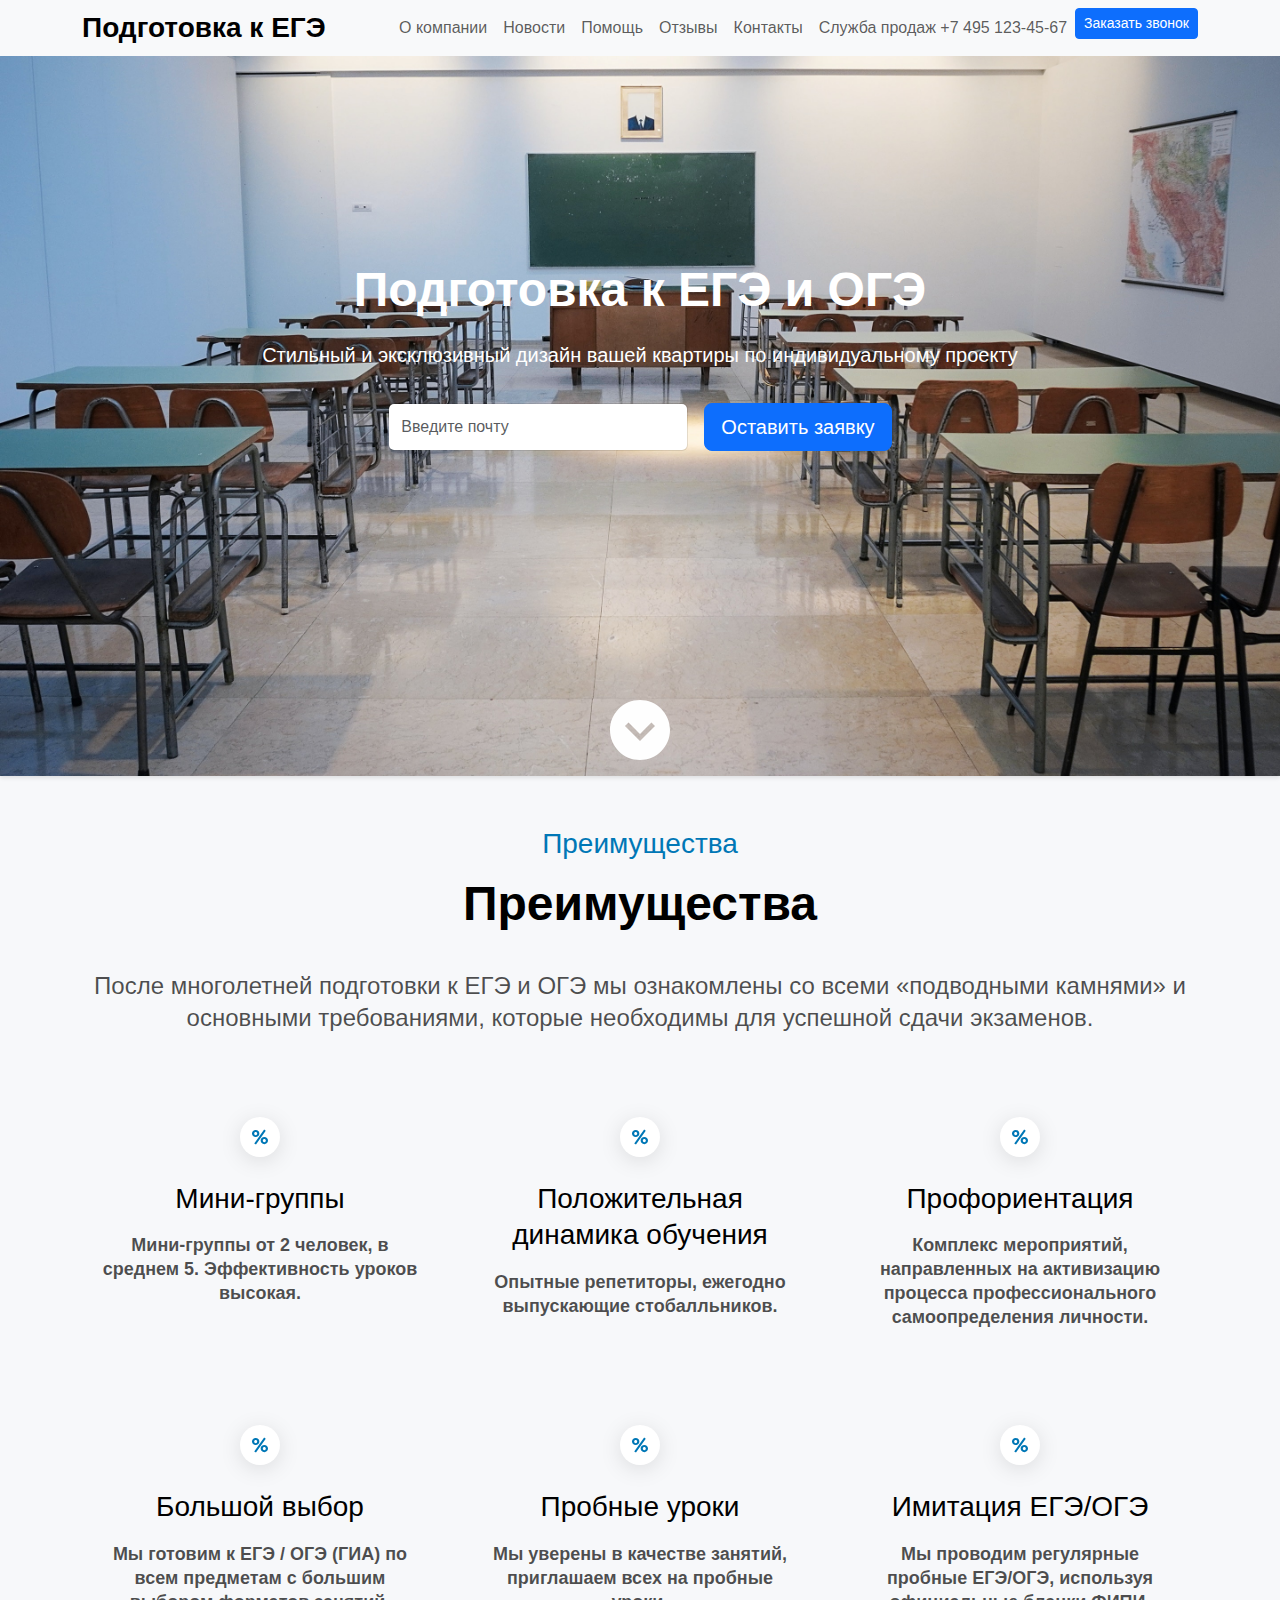
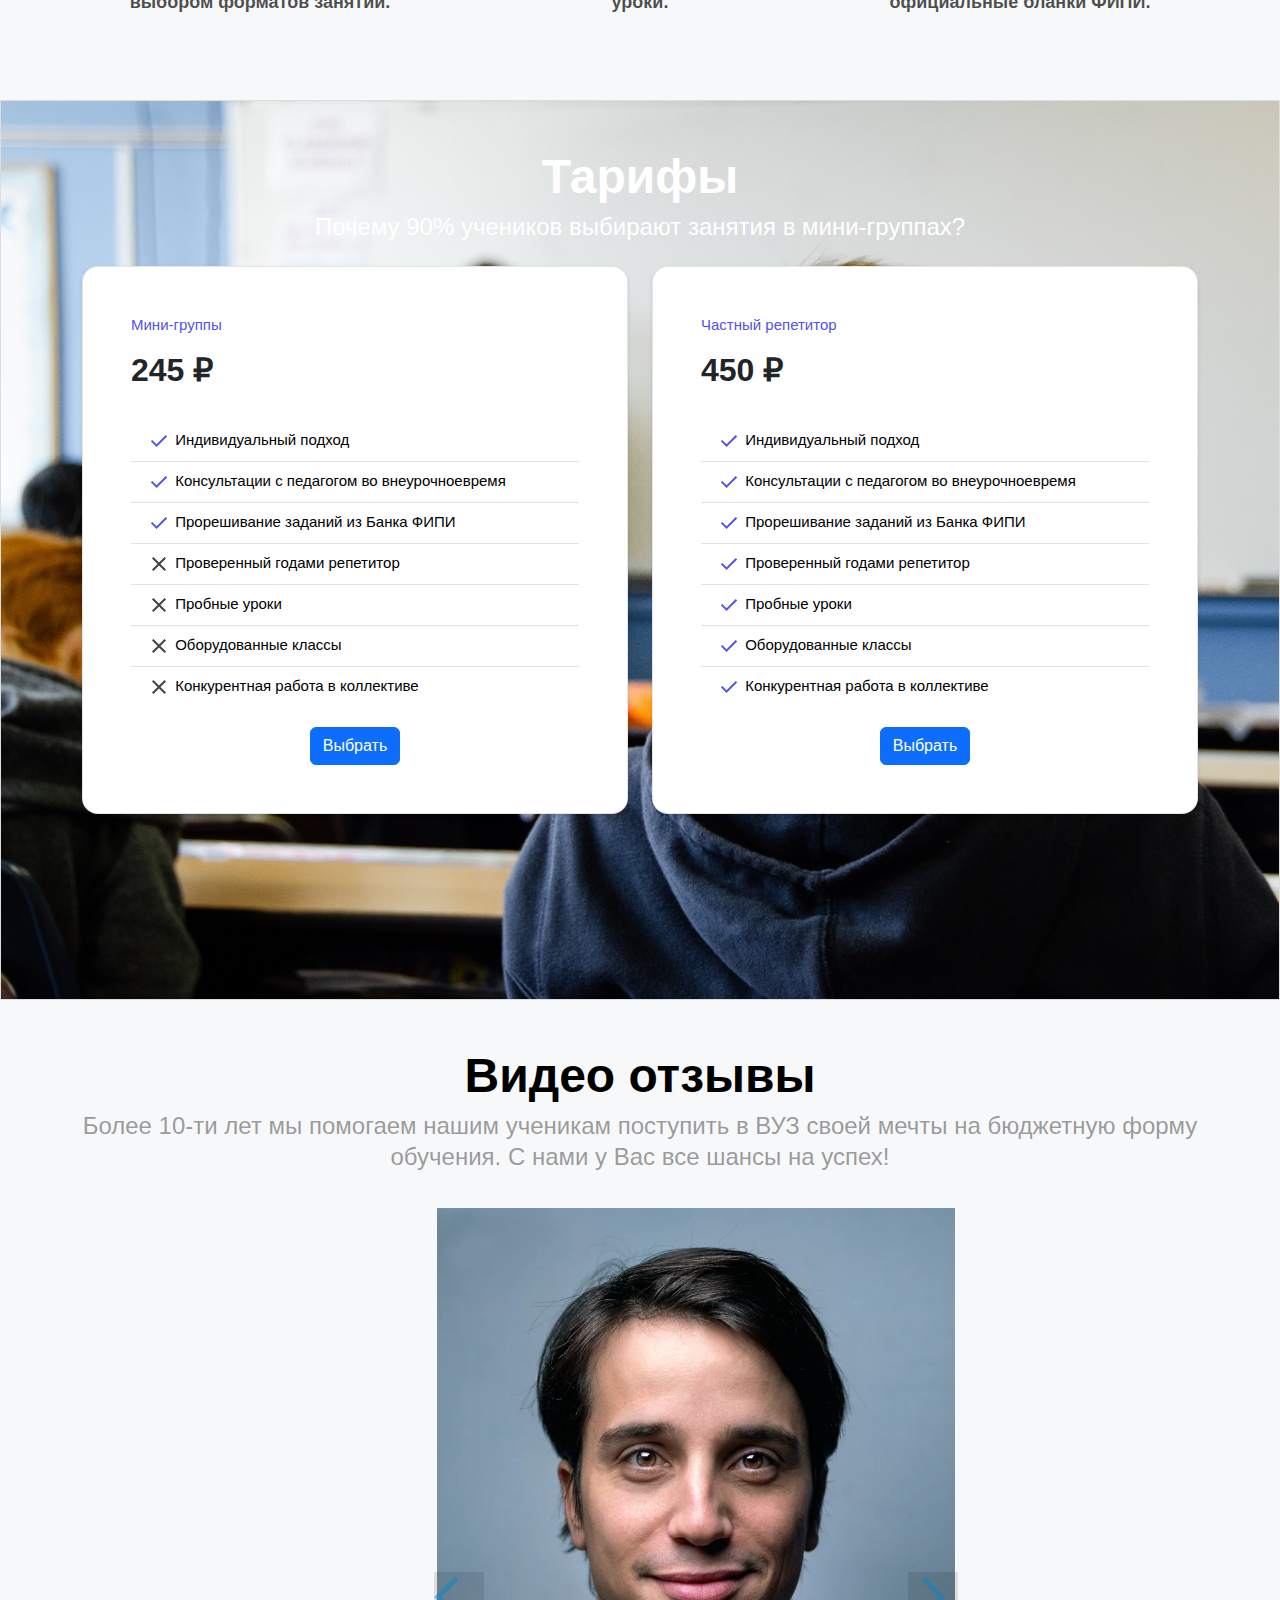
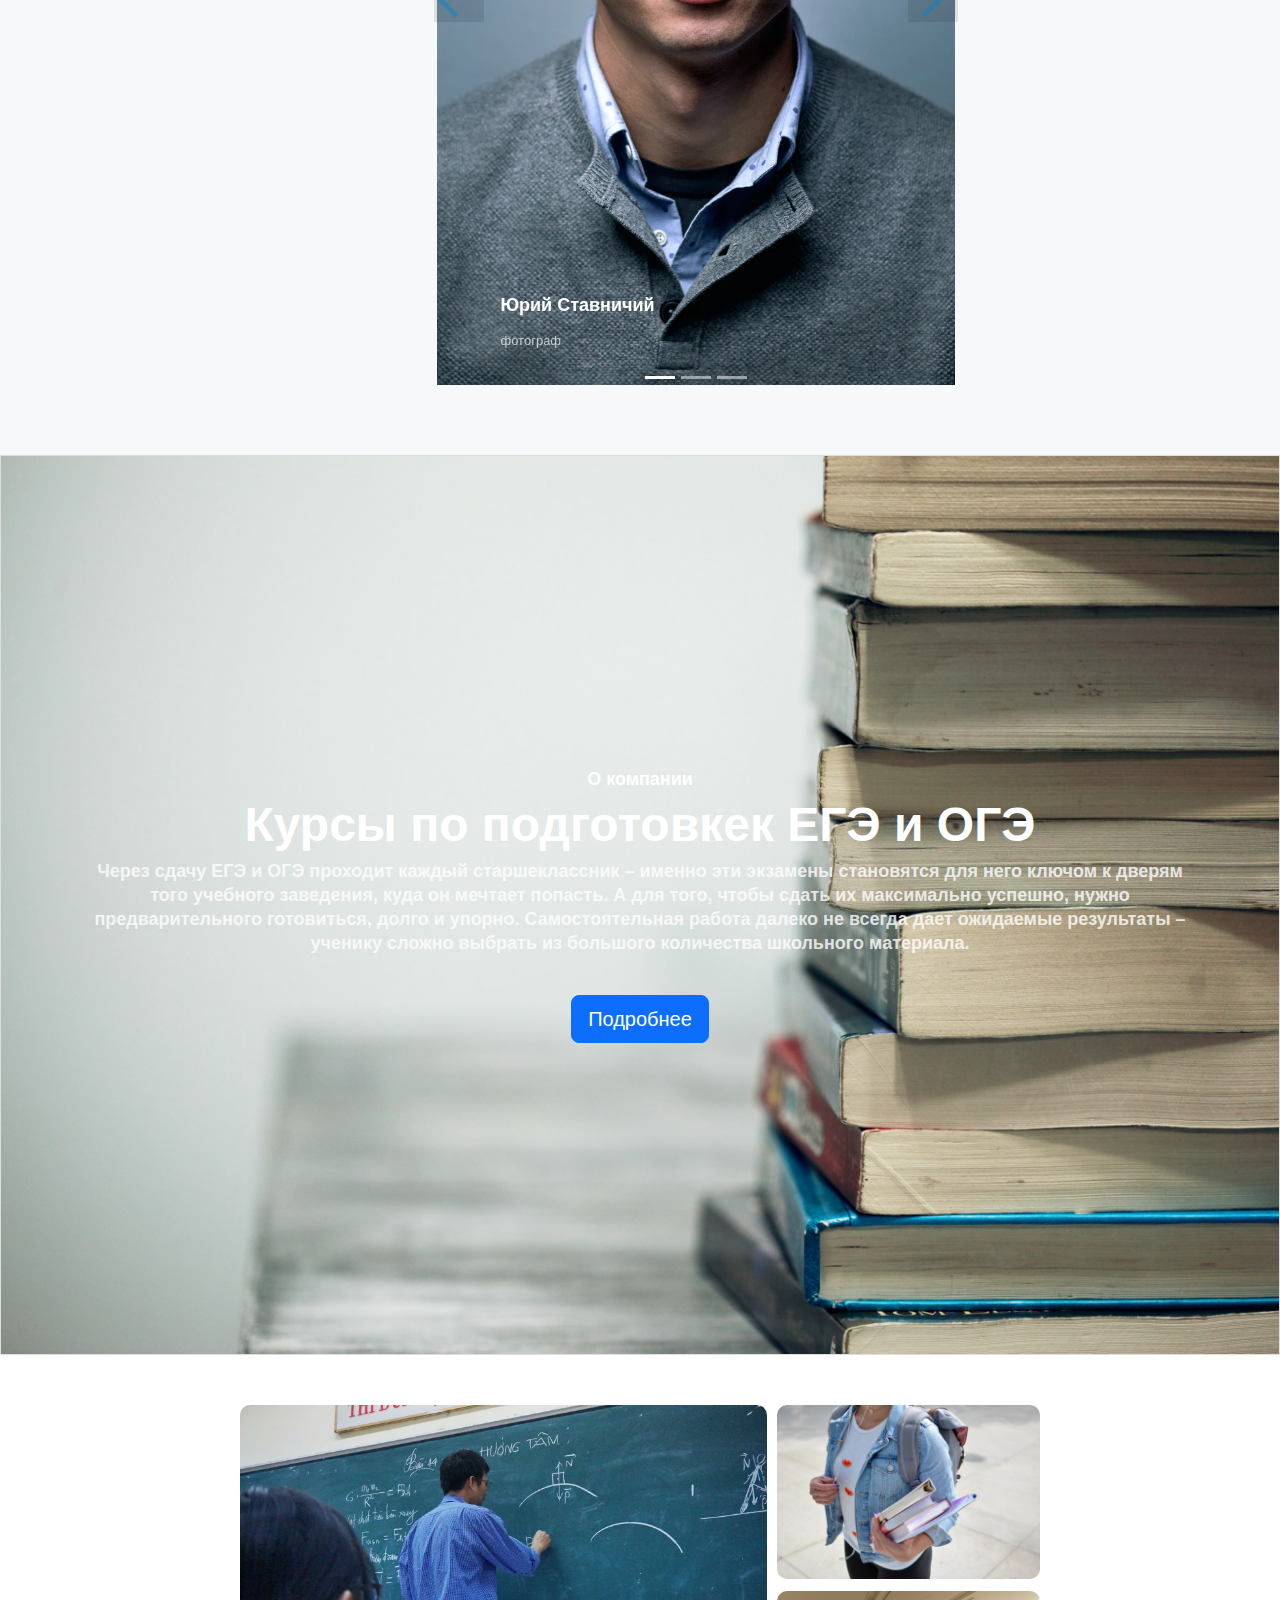
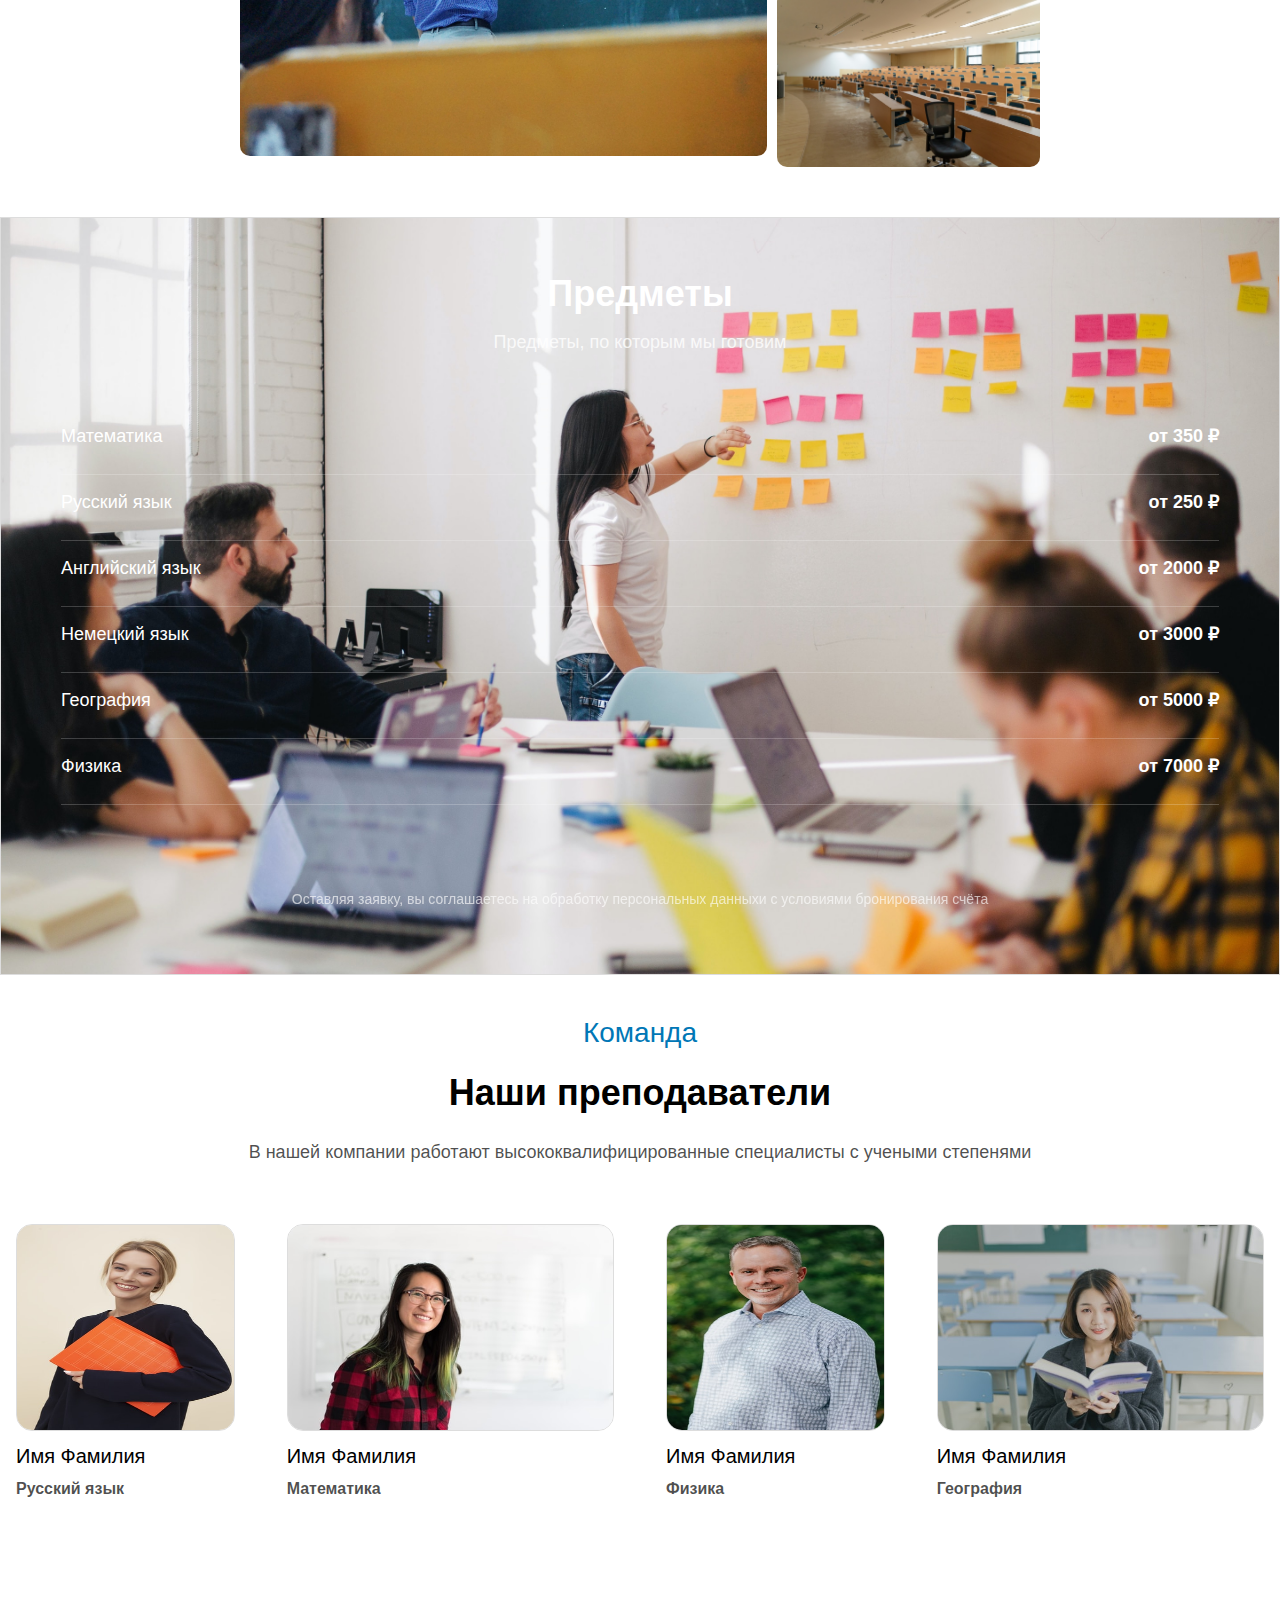
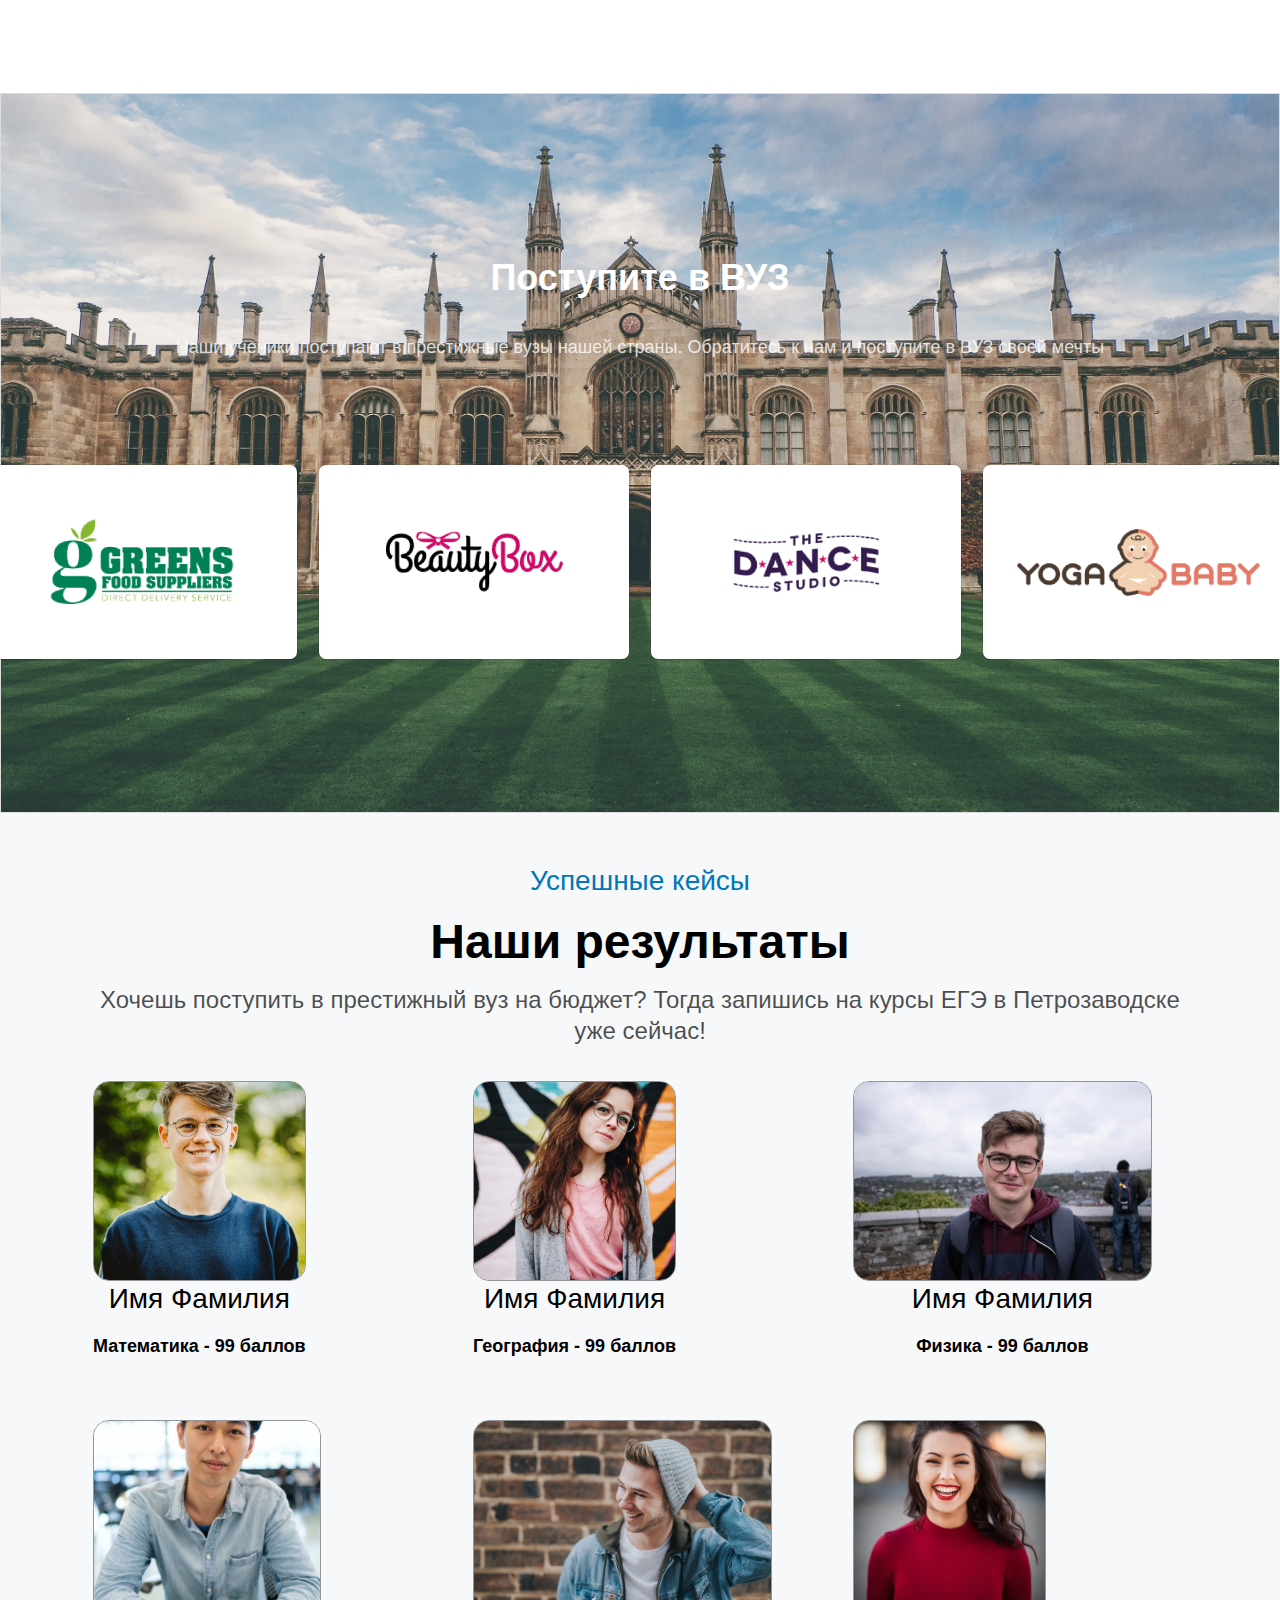
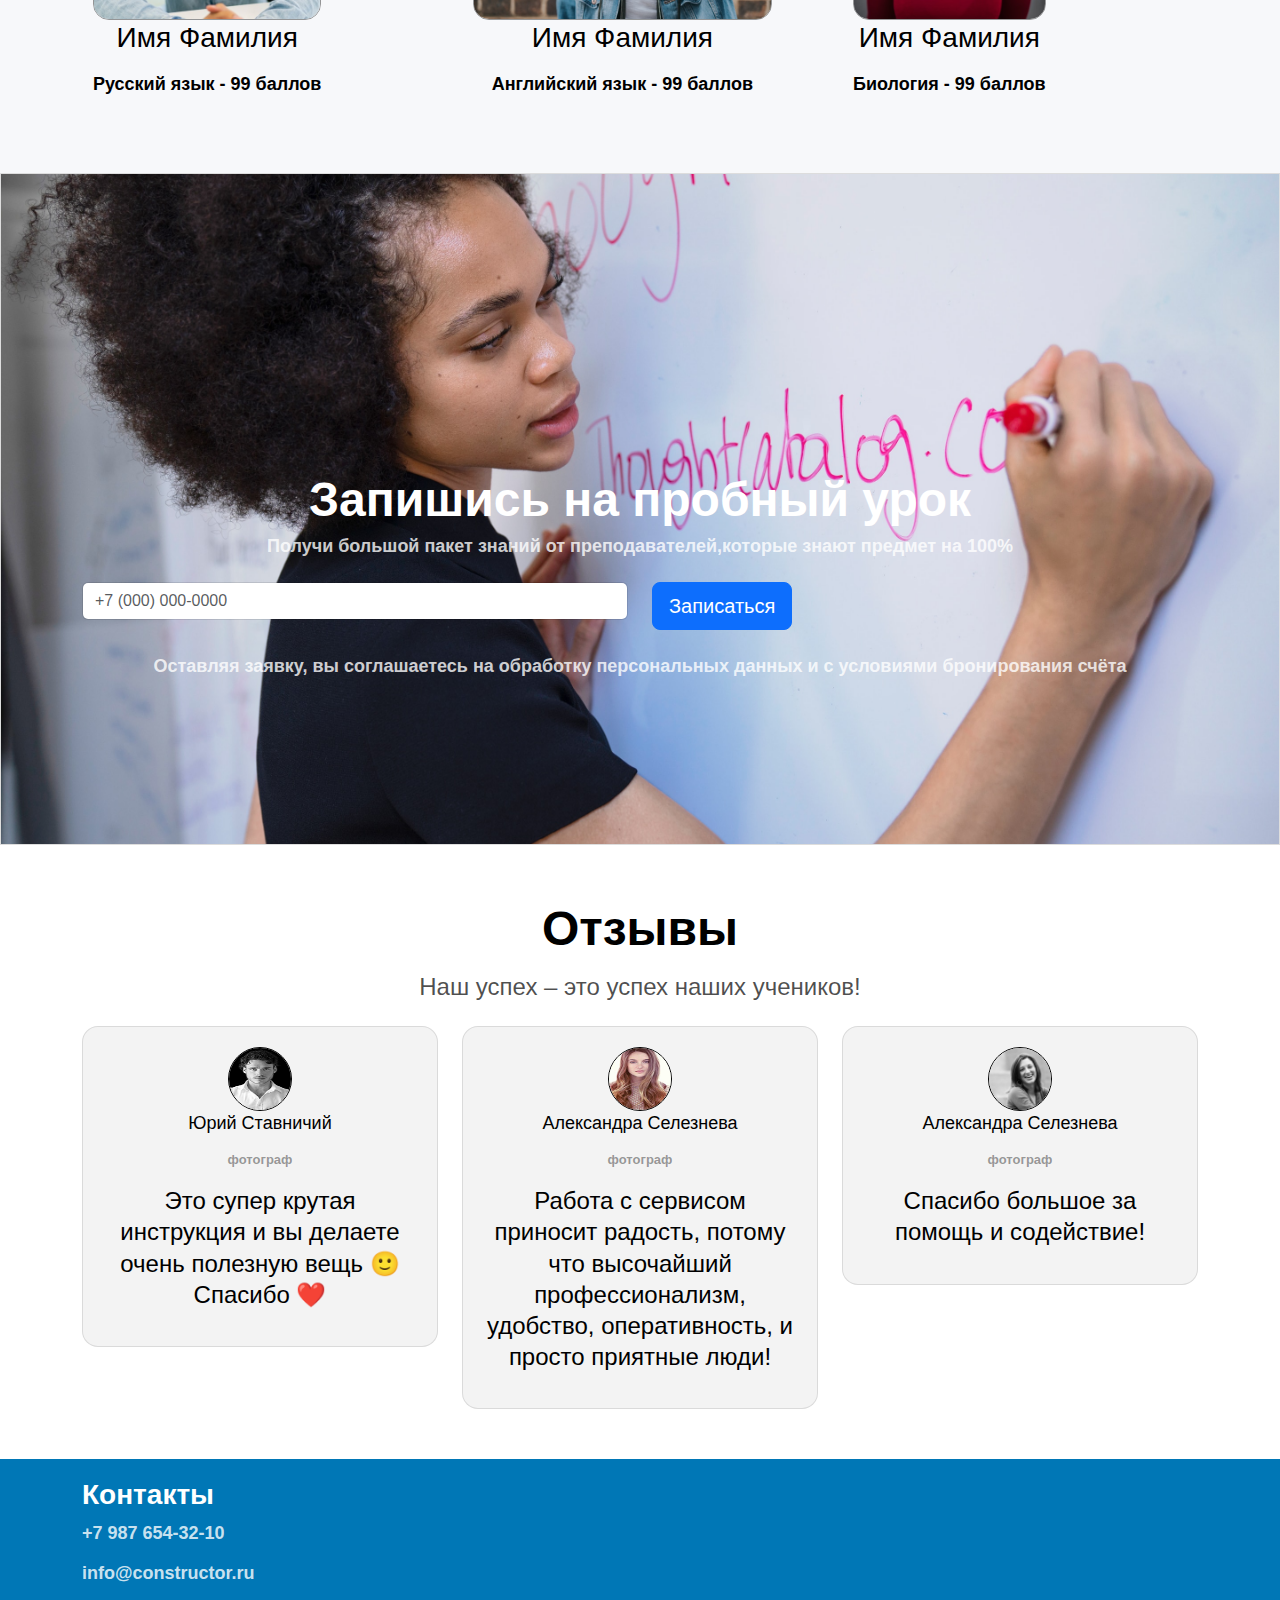
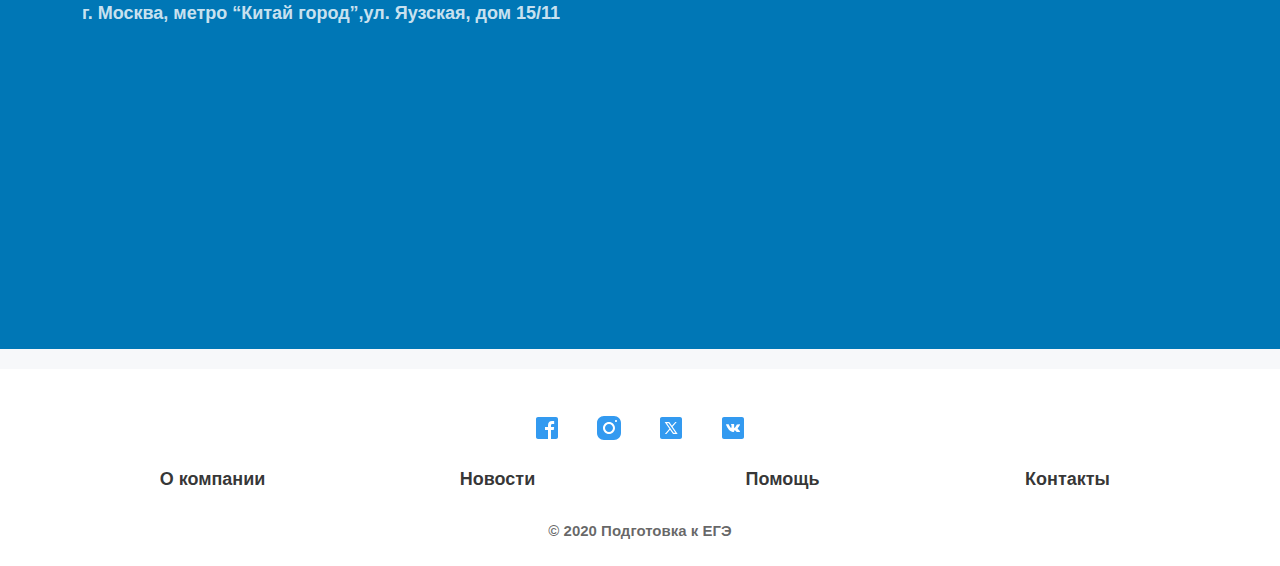
==== commit 18164b47: "Update index.html" ====
--- a/index.html
+++ b/index.html
@@ -9,7 +9,7 @@
       rel="stylesheet"
       href="https://cdn.jsdelivr.net/npm/bootstrap@5.3.0/dist/css/bootstrap.min.css"
     />
-    <link rel="stylesheet" href="styles.css" />
+    <link rel="stylesheet" href="./styles.css" />
   </head>
   <body>
     <header>
@@ -671,4 +671,3 @@
     ></script>
   </body>
 </html>
-.
